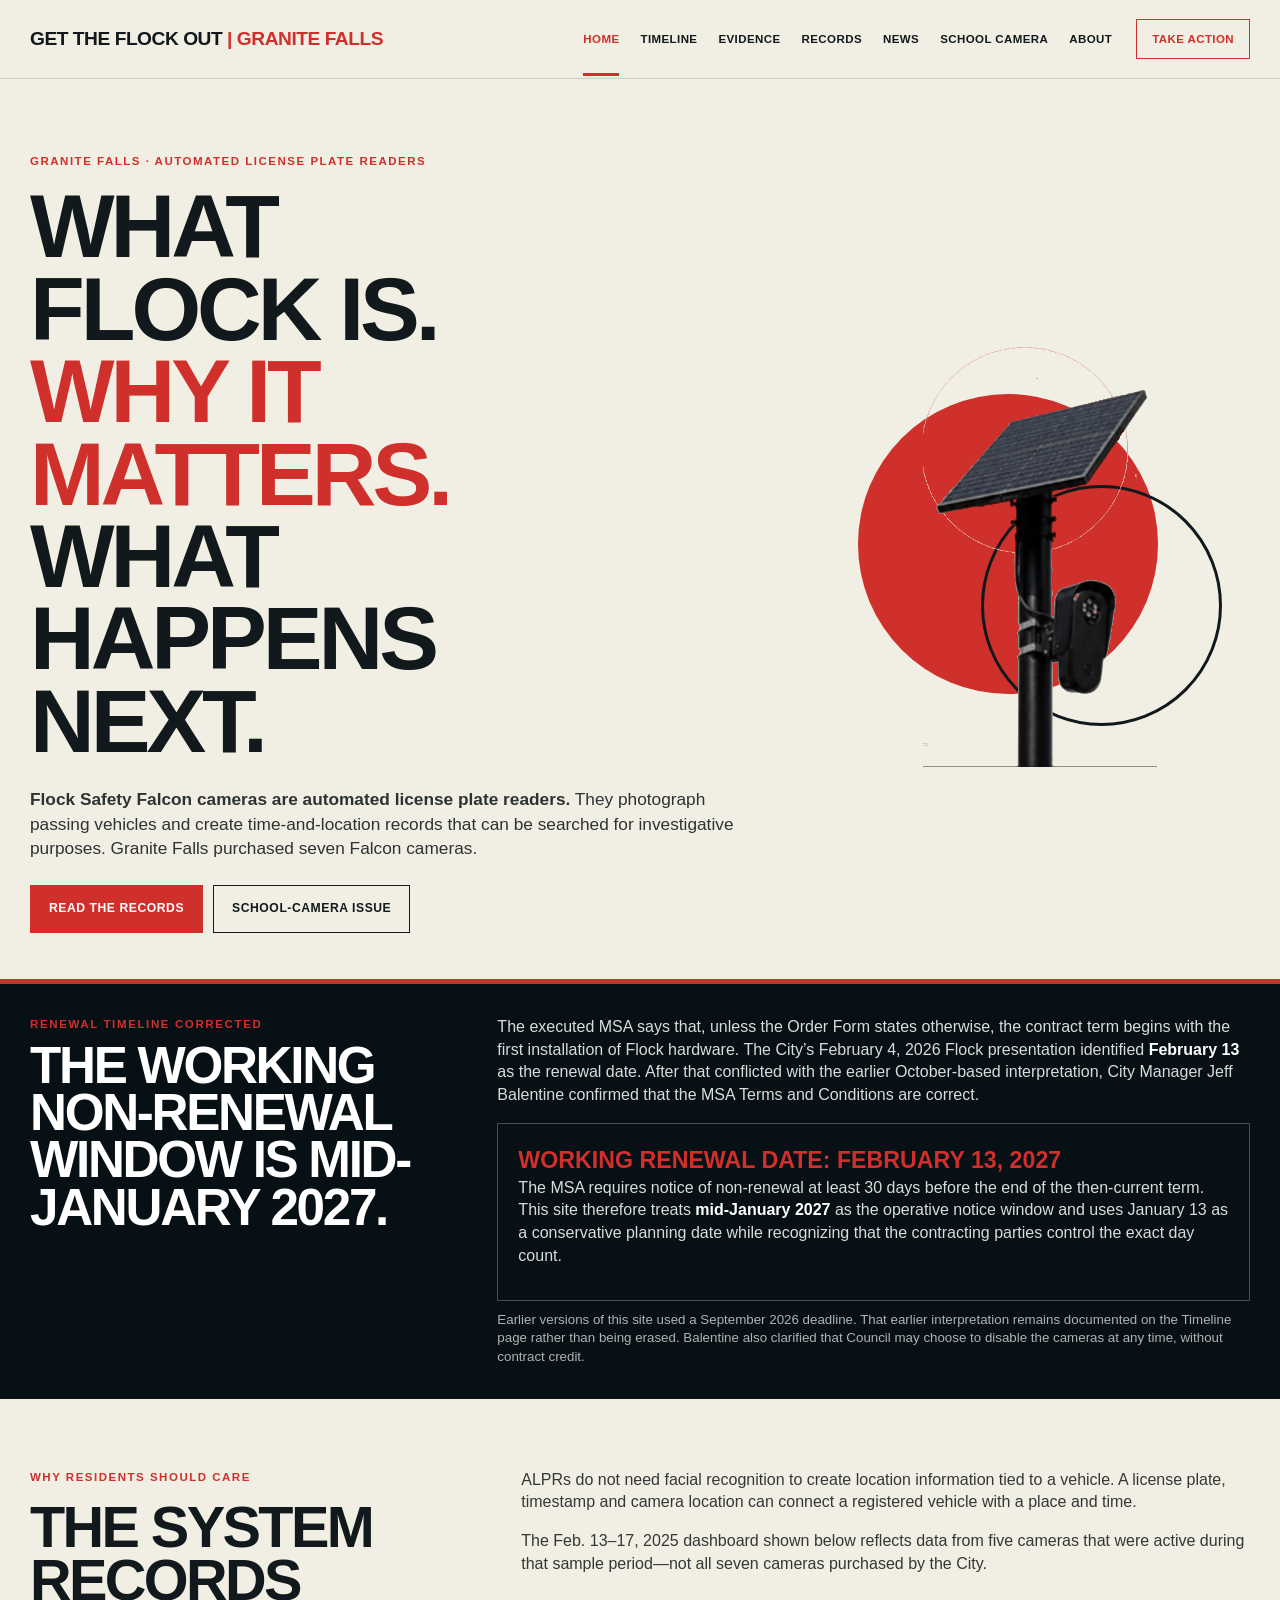
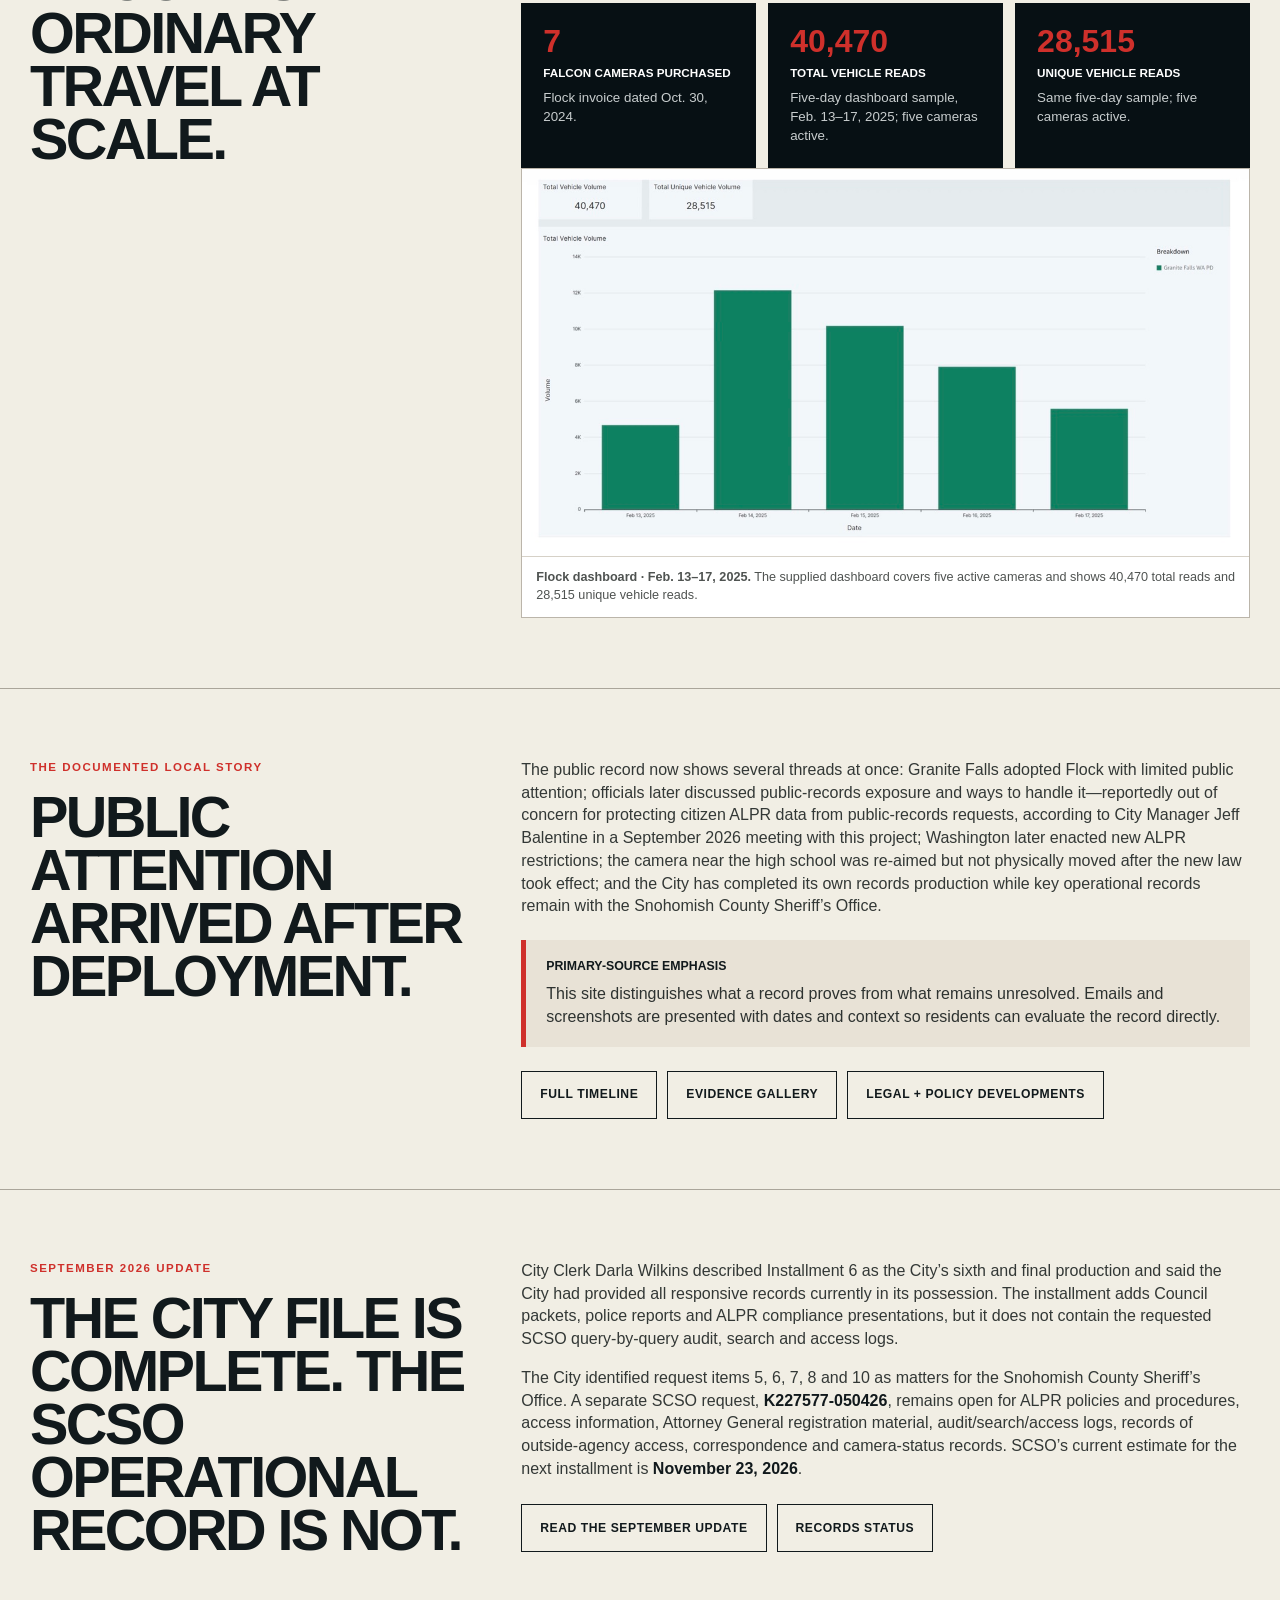
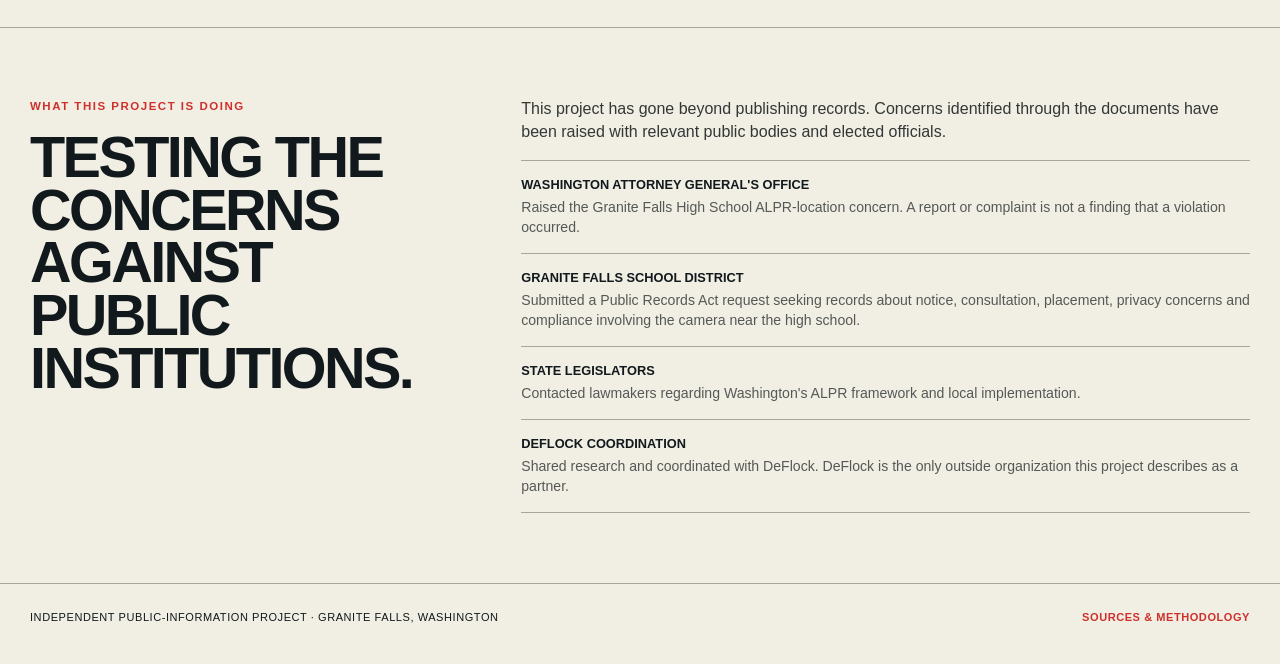
==== index.html @ 7c00fa30 "Add files via upload" ====
<!DOCTYPE html>

<html lang="en"><head><meta charset="utf-8"/><meta content="width=device-width,initial-scale=1" name="viewport"/><meta content="Granite Falls Flock Safety public records, corrected renewal timeline, school-camera questions and SCSO records status." name="description"/><title>Get the Flock Out | Granite Falls</title><link href="site.css" rel="stylesheet"/></head><body><header><div class="wrap nav"><a class="brand" href="index.html">Get the Flock Out <span>| Granite Falls</span></a><nav aria-label="Primary" class="navlinks"><a class="active" href="index.html">Home</a><a href="timeline.html">Timeline</a><a href="evidence.html">Evidence</a><a href="records.html">Records</a><a href="reporting.html">News</a><a href="school-camera.html">School camera</a><a href="about.html">About</a><a class="take" href="action.html">Take action</a></nav></div></header><main><section class="hero"><div class="wrap hero-grid"><div class="hero-copy"><div class="eyebrow">Granite Falls · automated license plate readers</div><h1>What Flock is. <span class="red">Why it matters.</span> What happens next.</h1><p class="lede"><strong>Flock Safety Falcon cameras are automated license plate readers.</strong> They photograph passing vehicles and create time-and-location records that can be searched for investigative purposes. Granite Falls purchased seven Falcon cameras.</p><div class="cta-row"><a class="btn primary" href="evidence.html">Read the records</a><a class="btn" href="school-camera.html">School-camera issue</a></div></div><div aria-hidden="true" class="hero-art"><img alt="" src="assets/flock-camera.png"/></div></div></section>
<section class="deadline"><div class="wrap deadline-grid"><div><div class="label">Renewal timeline corrected</div><h2>The working non-renewal window is mid-January 2027.</h2></div><div><p>The executed MSA says that, unless the Order Form states otherwise, the contract term begins with the first installation of Flock hardware. The City’s February 4, 2026 Flock presentation identified <strong>February 13</strong> as the renewal date. After that conflicted with the earlier October-based interpretation, City Manager Jeff Balentine confirmed that the MSA Terms and Conditions are correct.</p><div class="datebox"><b>Working renewal date: February 13, 2027</b><p>The MSA requires notice of non-renewal at least 30 days before the end of the then-current term. This site therefore treats <strong>mid-January 2027</strong> as the operative notice window and uses January 13 as a conservative planning date while recognizing that the contracting parties control the exact day count.</p></div><small>Earlier versions of this site used a September 2026 deadline. That earlier interpretation remains documented on the Timeline page rather than being erased. Balentine also clarified that Council may choose to disable the cameras at any time, without contract credit.</small></div></div></section>
<section class="section"><div class="wrap section-grid"><div><div class="section-sub">Why residents should care</div><h2>The system records ordinary travel at scale.</h2></div><div class="copy"><p>ALPRs do not need facial recognition to create location information tied to a vehicle. A license plate, timestamp and camera location can connect a registered vehicle with a place and time.</p><p>The Feb. 13–17, 2025 dashboard shown below reflects data from five cameras that were active during that sample period—not all seven cameras purchased by the City.</p><div class="fact-grid"><div class="fact"><strong>7</strong><span>Falcon cameras purchased</span><small>Flock invoice dated Oct. 30, 2024.</small></div><div class="fact"><strong>40,470</strong><span>Total vehicle reads</span><small>Five-day dashboard sample, Feb. 13–17, 2025; five cameras active.</small></div><div class="fact"><strong>28,515</strong><span>Unique vehicle reads</span><small>Same five-day sample; five cameras active.</small></div></div><figure class="shot wide"><img alt="Evidence screenshot" class="zoom" decoding="async" loading="lazy" src="assets/volume-total.jpg"/><figcaption><b>Flock dashboard · Feb. 13–17, 2025.</b> The supplied dashboard covers five active cameras and shows 40,470 total reads and 28,515 unique vehicle reads.</figcaption></figure></div></div></section>
<section class="section"><div class="wrap section-grid"><div><div class="section-sub">The documented local story</div><h2>Public attention arrived after deployment.</h2></div><div class="copy"><p>The public record now shows several threads at once: Granite Falls adopted Flock with limited public attention; officials later discussed public-records exposure and ways to handle it—reportedly out of concern for protecting citizen ALPR data from public-records requests, according to City Manager Jeff Balentine in a September 2026 meeting with this project; Washington later enacted new ALPR restrictions; the camera near the high school was re-aimed but not physically moved after the new law took effect; and the City has completed its own records production while key operational records remain with the Snohomish County Sheriff’s Office.</p><div class="quote-callout"><b>Primary-source emphasis</b><p>This site distinguishes what a record proves from what remains unresolved. Emails and screenshots are presented with dates and context so residents can evaluate the record directly.</p></div><div class="cta-row"><a class="btn" href="timeline.html">Full timeline</a><a class="btn" href="evidence.html">Evidence gallery</a><a class="btn" href="reporting.html">Legal + policy developments</a></div></div></div></section><section class="section"><div class="wrap section-grid"><div><div class="section-sub">September 2026 update</div><h2>The City file is complete. The SCSO operational record is not.</h2></div><div class="copy"><p>City Clerk Darla Wilkins described Installment 6 as the City’s sixth and final production and said the City had provided all responsive records currently in its possession. The installment adds Council packets, police reports and ALPR compliance presentations, but it does not contain the requested SCSO query-by-query audit, search and access logs.</p><p>The City identified request items 5, 6, 7, 8 and 10 as matters for the Snohomish County Sheriff’s Office. A separate SCSO request, <strong>K227577-050426</strong>, remains open for ALPR policies and procedures, access information, Attorney General registration material, audit/search/access logs, records of outside-agency access, correspondence and camera-status records. SCSO’s current estimate for the next installment is <strong>November 23, 2026</strong>.</p><div class="cta-row"><a class="btn" href="evidence.html">Read the September update</a><a class="btn" href="records.html">Records status</a></div></div></div></section>
<section class="section"><div class="wrap section-grid"><div><div class="section-sub">What this project is doing</div><h2>Testing the concerns against public institutions.</h2></div><div class="copy"><p>This project has gone beyond publishing records. Concerns identified through the documents have been raised with relevant public bodies and elected officials.</p><div class="project-list"><div><b>Washington Attorney General's Office</b><p>Raised the Granite Falls High School ALPR-location concern. A report or complaint is not a finding that a violation occurred.</p></div><div><b>Granite Falls School District</b><p>Submitted a Public Records Act request seeking records about notice, consultation, placement, privacy concerns and compliance involving the camera near the high school.</p></div><div><b>State legislators</b><p>Contacted lawmakers regarding Washington's ALPR framework and local implementation.</p></div><div><b>DeFlock coordination</b><p>Shared research and coordinated with DeFlock. DeFlock is the only outside organization this project describes as a partner.</p></div></div></div></div></section></main><footer><div class="wrap footer-grid"><span>Independent public-information project · Granite Falls, Washington</span><a href="about.html">Sources &amp; methodology</a></div></footer><script src="site.js"></script></body></html>
---- site.css ----
:root{--paper:#f1eee4;--paper2:#e5dfd2;--ink:#11191c;--muted:#555956;--red:#cf302b;--black:#071014;--rule:#aaa59a;--soft:#ded9cc;--max:1220px}
*{box-sizing:border-box}html{scroll-behavior:smooth;background:var(--paper)}body{margin:0;background:var(--paper);color:var(--ink);font-family:Arial,Helvetica,sans-serif;line-height:1.42}a{color:inherit;text-decoration:none}img{display:block;max-width:100%}.wrap{width:min(calc(100% - 42px),var(--max));margin:0 auto}
header{position:sticky;top:0;z-index:50;background:rgba(241,238,228,.97);border-bottom:1px solid #d0cbc0;backdrop-filter:blur(12px)}.nav{min-height:78px;display:flex;align-items:center;justify-content:space-between;gap:24px}.brand{font-family:"Arial Narrow","Helvetica Neue Condensed",Arial,sans-serif;font-weight:900;text-transform:uppercase;letter-spacing:-.025em;font-size:1.2rem;white-space:nowrap}.brand span,.red{color:var(--red)}.navlinks{display:flex;align-items:center;gap:21px;font-size:.72rem;font-weight:800;text-transform:uppercase;letter-spacing:.035em;overflow-x:auto;scrollbar-width:none}.navlinks::-webkit-scrollbar{display:none}.navlinks a{white-space:nowrap;padding:29px 0 25px;border-bottom:3px solid transparent}.navlinks a:hover,.navlinks a:focus,.navlinks a.active{color:var(--red);border-color:var(--red)}.navlinks .take{border:1.5px solid var(--red);padding:11px 15px;color:var(--red);margin-left:3px}.navlinks .take:hover{background:var(--red);color:white}
h1,h2,h3{font-family:"Arial Narrow","Helvetica Neue Condensed",Arial,sans-serif;text-transform:uppercase;margin:0;font-weight:900;letter-spacing:-.045em;line-height:.92}h1{font-size:clamp(3.7rem,7vw,6.7rem)}h2{font-size:clamp(2.6rem,4.5vw,4.4rem)}h3{font-size:1.25rem;line-height:1.02}.kicker,.section-sub,.eyebrow{font-size:.72rem;text-transform:uppercase;letter-spacing:.13em;font-weight:900;color:var(--red);margin-bottom:16px}.pagehero{padding:70px 0 58px;border-bottom:1px solid var(--rule)}.pagehero h1{max-width:10ch}.pagehero p{max-width:780px;font-size:1.08rem;color:#363b39;margin:24px 0 0}.redline{height:2px;background:var(--red);width:min(100%,530px);margin-top:30px}
.hero{padding:52px 0 0}.hero-grid{display:grid;grid-template-columns:minmax(0,1fr) minmax(320px,430px);gap:38px;align-items:center}.hero-copy{padding:22px 0 46px}.hero-copy h1{max-width:8.6ch}.lede{max-width:720px;font-size:1.08rem;color:#2d3332;margin:25px 0 0}.cta-row,.btnrow{display:flex;gap:10px;flex-wrap:wrap;margin-top:24px}.btn{display:inline-flex;min-height:48px;align-items:center;justify-content:center;padding:0 18px;border:1.5px solid var(--ink);font-size:.76rem;font-weight:900;text-transform:uppercase;letter-spacing:.045em}.btn.red,.btn.primary{background:var(--red);border-color:var(--red);color:#fff}.btn:hover{transform:translateY(-1px)}
.hero-art{position:relative;min-height:430px;display:grid;place-items:center;overflow:hidden}.hero-art:before,.hero-art:after{content:"";position:absolute;border-radius:50%}.hero-art:before{width:300px;height:300px;background:var(--red);left:38px;top:54px}.hero-art:after{width:235px;height:235px;border:3px solid var(--ink);right:28px;bottom:44px}.hero-art img{position:relative;z-index:2;width:auto;max-height:420px;transform:translate(5px,2px)}
.deadline{background:var(--black);color:white;border-top:5px solid var(--red);padding:32px 0}.deadline-grid{display:grid;grid-template-columns:.72fr 1.28fr;gap:44px;align-items:start}.deadline .label{color:var(--red);font-size:.72rem;font-weight:900;letter-spacing:.14em;text-transform:uppercase}.deadline h2{font-size:clamp(2.5rem,4vw,4rem);margin-top:10px}.deadline p{margin:0 0 12px;color:#d9dcdc}.deadline strong{color:white}.deadline .datebox{border:1px solid #495054;padding:20px;margin-top:16px}.deadline .datebox b{display:block;color:var(--red);font-size:1.45rem;text-transform:uppercase}.deadline small{display:block;color:#aeb4b4;margin-top:10px;line-height:1.4}
.section{padding:70px 0;border-bottom:1px solid var(--rule)}.section-grid{display:grid;grid-template-columns:.75fr 1.25fr;gap:54px;align-items:start}.copy{max-width:780px}.copy p{margin:0 0 16px;color:#333836}.copy strong{color:var(--ink)}.grid2{display:grid;grid-template-columns:repeat(2,1fr);gap:14px}.grid3{display:grid;grid-template-columns:repeat(3,1fr);gap:14px}.card,.actionbox,.status-panel{border:1px solid var(--rule);padding:22px;background:rgba(255,255,255,.18)}.card .date{font-size:.68rem;text-transform:uppercase;color:var(--red);font-weight:900;letter-spacing:.05em}.card p,.actionbox p{color:var(--muted);font-size:.89rem;margin:10px 0 0}.card .source{margin-top:18px;font-size:.68rem;text-transform:uppercase;font-weight:900;color:#777}.card .link,.source-links a{display:inline-block;color:var(--red);font-weight:900;text-transform:uppercase;font-size:.7rem;border-bottom:1px solid var(--red);margin-top:12px}.note{border-top:3px solid var(--red);padding:16px 0;margin-top:24px;color:#343938}.note strong{font-size:.75rem;text-transform:uppercase}
.fact-grid{display:grid;grid-template-columns:repeat(3,1fr);gap:12px;margin-top:28px}.fact{background:var(--black);color:white;padding:22px;min-height:150px}.fact strong{display:block;color:var(--red);font-family:"Arial Narrow",Arial,sans-serif;font-size:2rem;line-height:1}.fact span{display:block;margin-top:8px;text-transform:uppercase;font-size:.73rem;font-weight:900}.fact small{display:block;margin-top:7px;color:#c8cdce}
.shots{display:grid;grid-template-columns:repeat(2,minmax(0,1fr));gap:18px;margin-top:24px}.shot{margin:0;border:1px solid #bbb5aa;background:#fff}.shot img{width:100%;height:auto}.shot figcaption{padding:12px 14px;font-size:.79rem;color:#4f5351;border-top:1px solid #d6d1c7}.shot.compact{max-width:760px}.shot.wide{grid-column:1/-1}.zoom{cursor:zoom-in}.quote-callout{border-left:5px solid var(--red);padding:18px 20px;background:#e8e2d6;margin:22px 0}.quote-callout b{display:block;text-transform:uppercase;font-size:.77rem;margin-bottom:8px}.quote-callout p{margin:0;color:#2d3230}.tag{display:inline-block;background:#ded8cc;padding:5px 8px;font-size:.63rem;font-weight:900;text-transform:uppercase}
.timeline{padding:68px 0}.tl-list{margin-top:36px;border-top:1px solid var(--rule)}.tl{display:grid;grid-template-columns:170px 1fr;gap:32px;padding:28px 0;border-bottom:1px solid var(--rule)}.tl-date{font-size:.75rem;color:var(--red);font-weight:900;text-transform:uppercase;letter-spacing:.04em}.tl-body p{color:#444a47;max-width:800px}.tl-media{display:grid;grid-template-columns:repeat(2,1fr);gap:14px;margin-top:17px}.tl-media .shot:only-child{grid-column:1/-1;max-width:800px}.status-panel{border-top:4px solid var(--red)}.status-panel ul{padding-left:19px;margin:10px 0 0}.status-panel li{margin:8px 0;color:#383d3a}
.record-list{border-top:1px solid var(--rule);margin-top:20px}.record-row{display:grid;grid-template-columns:115px 1fr auto;gap:16px;align-items:center;padding:14px 0;border-bottom:1px solid var(--rule)}.record-row img{width:115px;height:74px;object-fit:cover;border:1px solid #c5c0b4}.record-row h3{font-size:1rem}.record-row p{margin:5px 0 0;font-size:.82rem;color:var(--muted)}.badge{font-size:.62rem;text-transform:uppercase;font-weight:900;background:#e1dbcf;padding:6px 8px}.source-links{display:flex;flex-wrap:wrap;gap:16px;margin-top:20px}
.project-list{border-top:1px solid var(--rule);margin-top:16px}.project-list div{padding:15px 0;border-bottom:1px solid var(--rule)}.project-list b{display:block;text-transform:uppercase;font-size:.8rem}.project-list p{margin:4px 0 0;color:var(--muted);font-size:.88rem}
footer{padding:26px 0 38px;font-size:.69rem;text-transform:uppercase;letter-spacing:.05em}.footer-grid{display:flex;justify-content:space-between;gap:20px;flex-wrap:wrap}.footer-grid a{color:var(--red);font-weight:900}
.lightbox{position:fixed;inset:0;background:rgba(2,6,8,.94);z-index:1000;display:none;align-items:center;justify-content:center;padding:30px}.lightbox.open{display:flex}.lightbox img{max-width:95vw;max-height:90vh;object-fit:contain}.lightbox button{position:absolute;top:16px;right:18px;background:none;border:1px solid white;color:white;font-size:1.3rem;padding:7px 11px;cursor:pointer}
@media(max-width:980px){.nav{align-items:flex-start;flex-direction:column;padding:13px 0 0}.navlinks{width:100%;gap:17px}.navlinks a{padding:10px 0 13px}.navlinks .take{margin-left:0;padding:8px 11px}.hero-grid{grid-template-columns:1fr 330px}.section-grid,.deadline-grid{grid-template-columns:1fr;gap:28px}.grid3{grid-template-columns:repeat(2,1fr)}.fact-grid{grid-template-columns:1fr 1fr}}
@media(max-width:760px){.wrap{width:min(calc(100% - 26px),var(--max))}.hero-grid{grid-template-columns:1fr}.hero-art{min-height:350px}.hero-art:before{left:calc(50% - 150px)}.hero-art:after{right:calc(50% - 145px)}.hero-copy h1{max-width:none}.grid2,.grid3,.shots,.fact-grid,.tl-media{grid-template-columns:1fr}.tl{grid-template-columns:1fr;gap:10px}.shot.wide{grid-column:auto}.record-row{grid-template-columns:88px 1fr}.record-row img{width:88px;height:58px}.badge{display:none}}
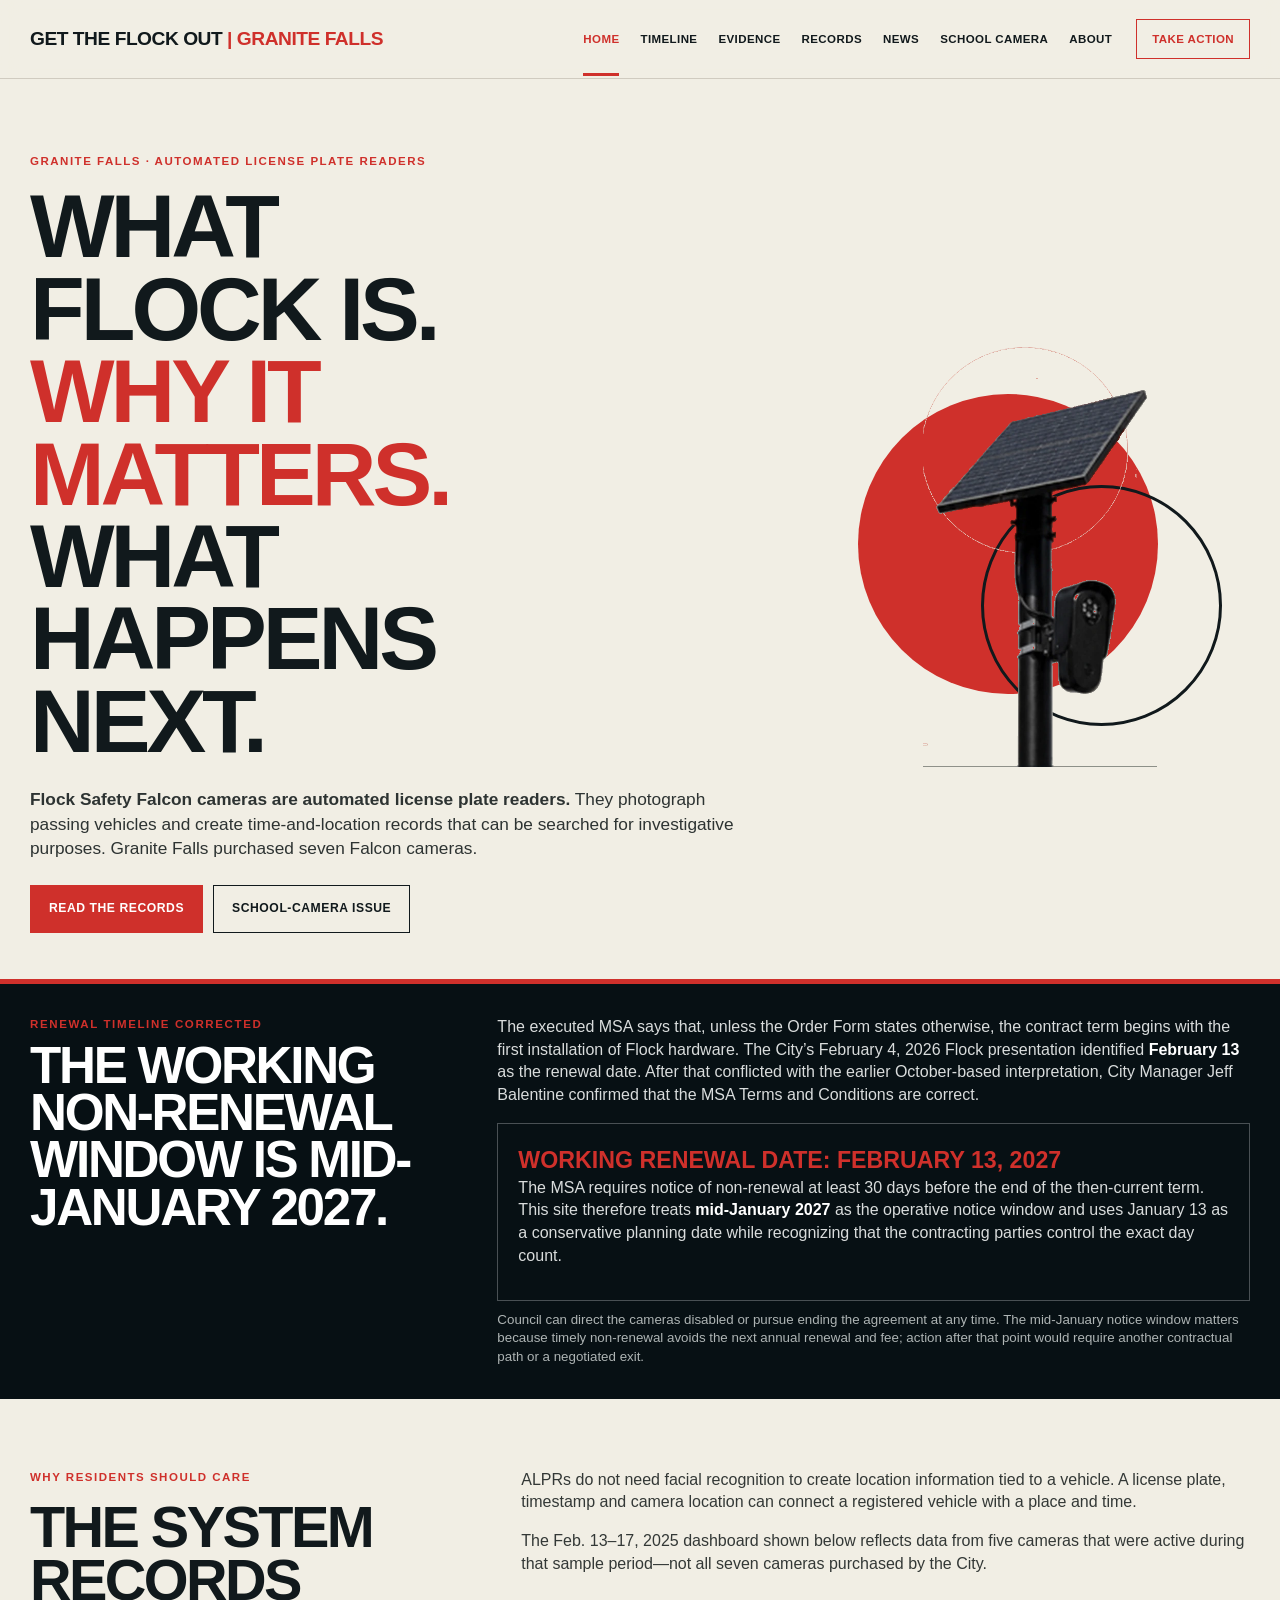
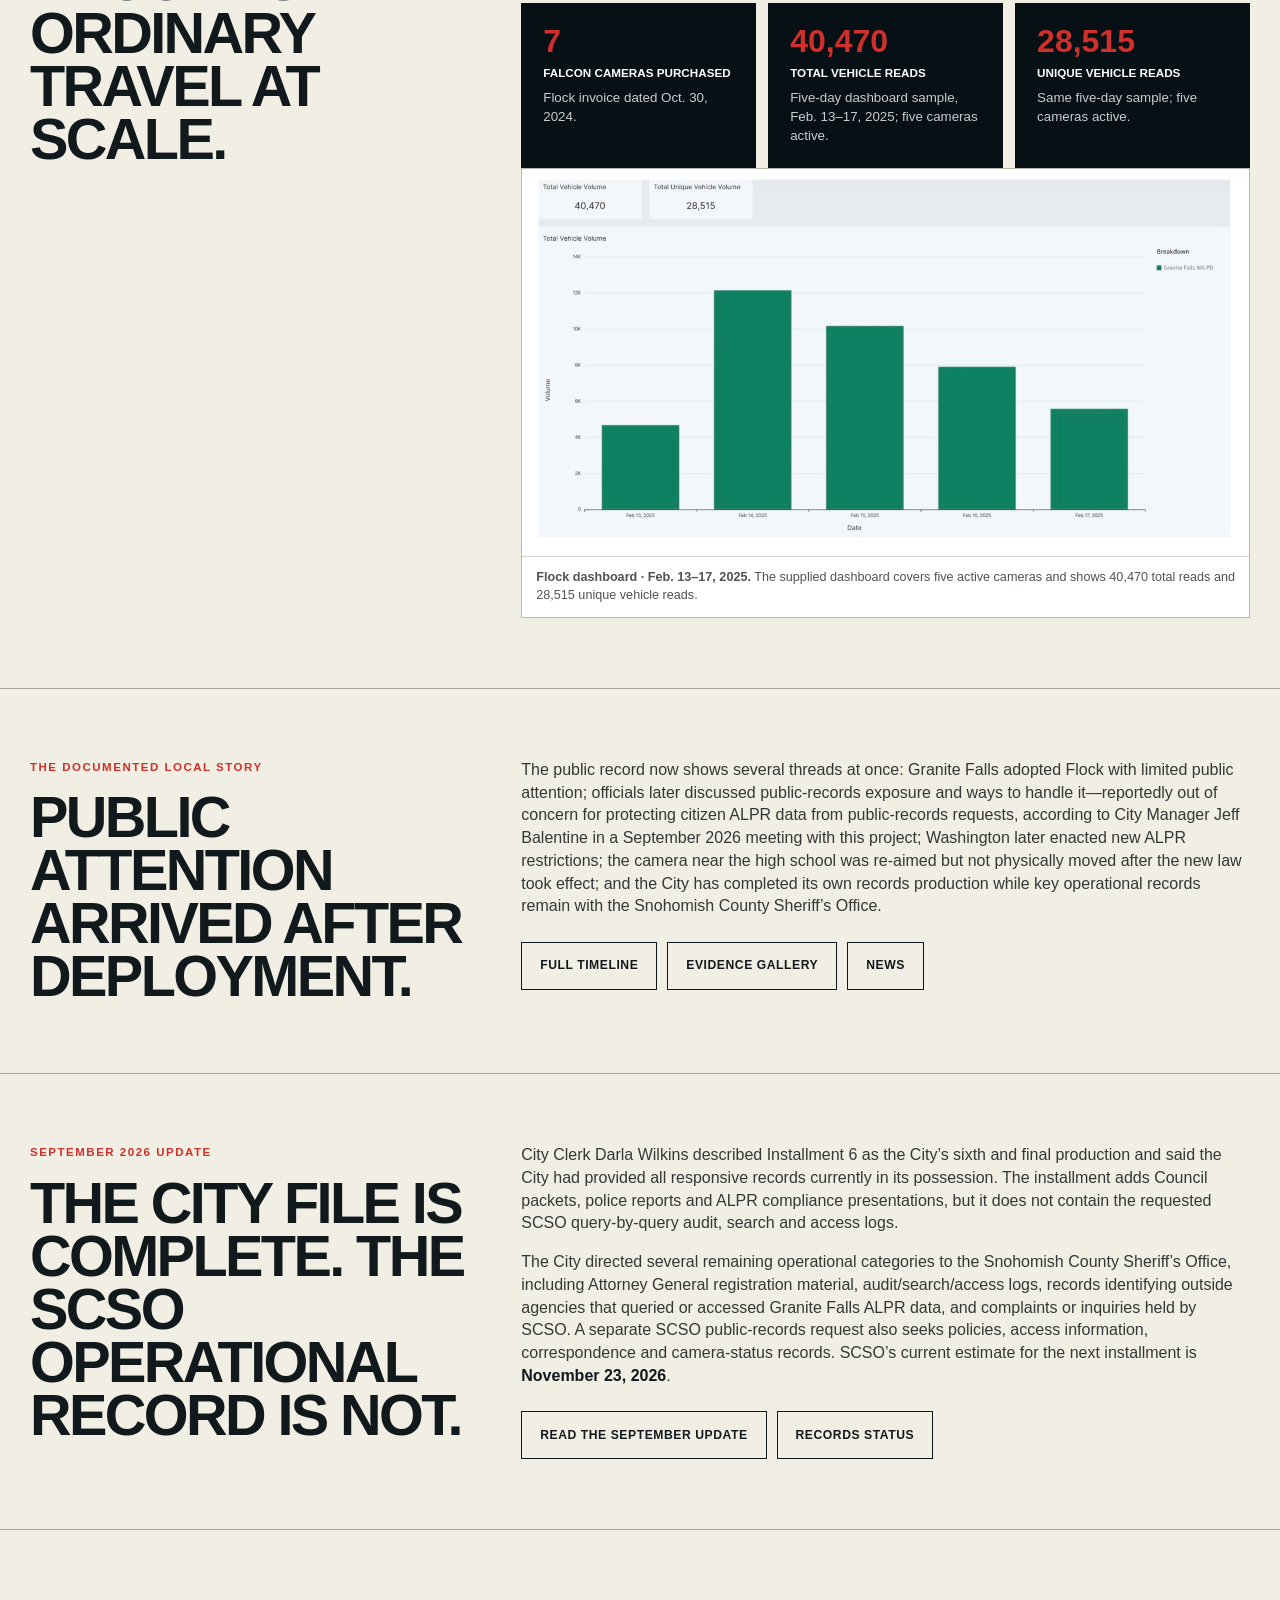
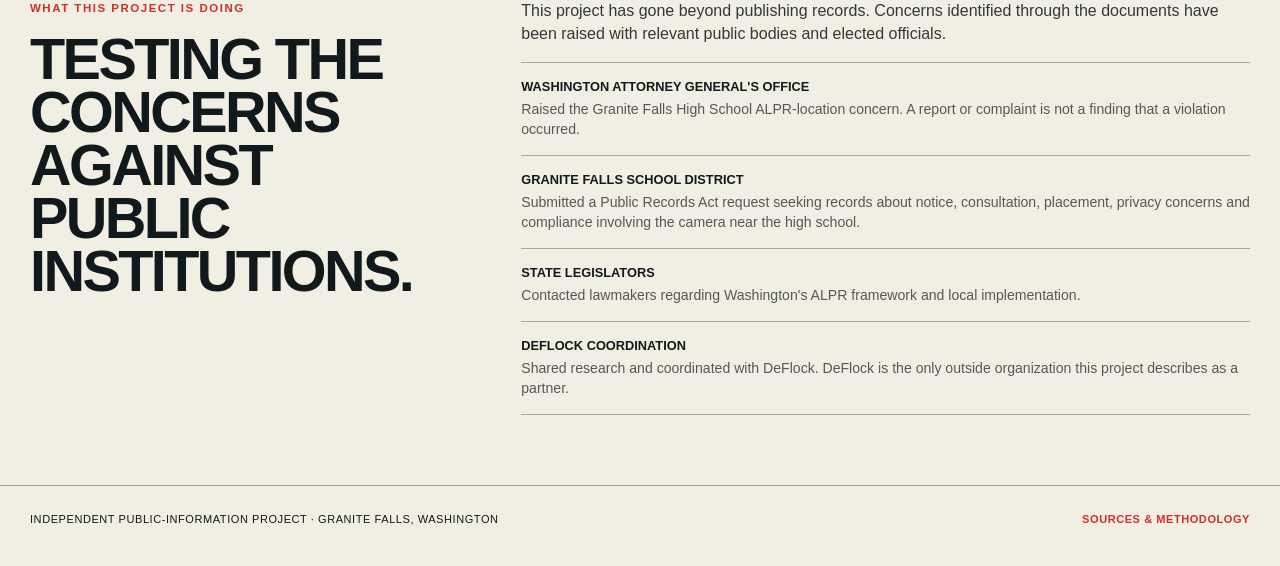
==== commit 67099990: "Add files via upload" ====
--- a/index.html
+++ b/index.html
@@ -1,7 +1,7 @@
 <!DOCTYPE html>
 
 <html lang="en"><head><meta charset="utf-8"/><meta content="width=device-width,initial-scale=1" name="viewport"/><meta content="Granite Falls Flock Safety public records, corrected renewal timeline, school-camera questions and SCSO records status." name="description"/><title>Get the Flock Out | Granite Falls</title><link href="site.css" rel="stylesheet"/></head><body><header><div class="wrap nav"><a class="brand" href="index.html">Get the Flock Out <span>| Granite Falls</span></a><nav aria-label="Primary" class="navlinks"><a class="active" href="index.html">Home</a><a href="timeline.html">Timeline</a><a href="evidence.html">Evidence</a><a href="records.html">Records</a><a href="reporting.html">News</a><a href="school-camera.html">School camera</a><a href="about.html">About</a><a class="take" href="action.html">Take action</a></nav></div></header><main><section class="hero"><div class="wrap hero-grid"><div class="hero-copy"><div class="eyebrow">Granite Falls · automated license plate readers</div><h1>What Flock is. <span class="red">Why it matters.</span> What happens next.</h1><p class="lede"><strong>Flock Safety Falcon cameras are automated license plate readers.</strong> They photograph passing vehicles and create time-and-location records that can be searched for investigative purposes. Granite Falls purchased seven Falcon cameras.</p><div class="cta-row"><a class="btn primary" href="evidence.html">Read the records</a><a class="btn" href="school-camera.html">School-camera issue</a></div></div><div aria-hidden="true" class="hero-art"><img alt="" src="assets/flock-camera.png"/></div></div></section>
-<section class="deadline"><div class="wrap deadline-grid"><div><div class="label">Renewal timeline corrected</div><h2>The working non-renewal window is mid-January 2027.</h2></div><div><p>The executed MSA says that, unless the Order Form states otherwise, the contract term begins with the first installation of Flock hardware. The City’s February 4, 2026 Flock presentation identified <strong>February 13</strong> as the renewal date. After that conflicted with the earlier October-based interpretation, City Manager Jeff Balentine confirmed that the MSA Terms and Conditions are correct.</p><div class="datebox"><b>Working renewal date: February 13, 2027</b><p>The MSA requires notice of non-renewal at least 30 days before the end of the then-current term. This site therefore treats <strong>mid-January 2027</strong> as the operative notice window and uses January 13 as a conservative planning date while recognizing that the contracting parties control the exact day count.</p></div><small>Earlier versions of this site used a September 2026 deadline. That earlier interpretation remains documented on the Timeline page rather than being erased. Balentine also clarified that Council may choose to disable the cameras at any time, without contract credit.</small></div></div></section>
+<section class="deadline"><div class="wrap deadline-grid"><div><div class="label">Renewal timeline corrected</div><h2>The working non-renewal window is mid-January 2027.</h2></div><div><p>The executed MSA says that, unless the Order Form states otherwise, the contract term begins with the first installation of Flock hardware. The City’s February 4, 2026 Flock presentation identified <strong>February 13</strong> as the renewal date. After that conflicted with the earlier October-based interpretation, City Manager Jeff Balentine confirmed that the MSA Terms and Conditions are correct.</p><div class="datebox"><b>Working renewal date: February 13, 2027</b><p>The MSA requires notice of non-renewal at least 30 days before the end of the then-current term. This site therefore treats <strong>mid-January 2027</strong> as the operative notice window and uses January 13 as a conservative planning date while recognizing that the contracting parties control the exact day count.</p></div><small>Council can direct the cameras disabled or pursue ending the agreement at any time. The mid-January notice window matters because timely non-renewal avoids the next annual renewal and fee; action after that point would require another contractual path or a negotiated exit.</small></div></div></section>
 <section class="section"><div class="wrap section-grid"><div><div class="section-sub">Why residents should care</div><h2>The system records ordinary travel at scale.</h2></div><div class="copy"><p>ALPRs do not need facial recognition to create location information tied to a vehicle. A license plate, timestamp and camera location can connect a registered vehicle with a place and time.</p><p>The Feb. 13–17, 2025 dashboard shown below reflects data from five cameras that were active during that sample period—not all seven cameras purchased by the City.</p><div class="fact-grid"><div class="fact"><strong>7</strong><span>Falcon cameras purchased</span><small>Flock invoice dated Oct. 30, 2024.</small></div><div class="fact"><strong>40,470</strong><span>Total vehicle reads</span><small>Five-day dashboard sample, Feb. 13–17, 2025; five cameras active.</small></div><div class="fact"><strong>28,515</strong><span>Unique vehicle reads</span><small>Same five-day sample; five cameras active.</small></div></div><figure class="shot wide"><img alt="Evidence screenshot" class="zoom" decoding="async" loading="lazy" src="assets/volume-total.jpg"/><figcaption><b>Flock dashboard · Feb. 13–17, 2025.</b> The supplied dashboard covers five active cameras and shows 40,470 total reads and 28,515 unique vehicle reads.</figcaption></figure></div></div></section>
-<section class="section"><div class="wrap section-grid"><div><div class="section-sub">The documented local story</div><h2>Public attention arrived after deployment.</h2></div><div class="copy"><p>The public record now shows several threads at once: Granite Falls adopted Flock with limited public attention; officials later discussed public-records exposure and ways to handle it—reportedly out of concern for protecting citizen ALPR data from public-records requests, according to City Manager Jeff Balentine in a September 2026 meeting with this project; Washington later enacted new ALPR restrictions; the camera near the high school was re-aimed but not physically moved after the new law took effect; and the City has completed its own records production while key operational records remain with the Snohomish County Sheriff’s Office.</p><div class="quote-callout"><b>Primary-source emphasis</b><p>This site distinguishes what a record proves from what remains unresolved. Emails and screenshots are presented with dates and context so residents can evaluate the record directly.</p></div><div class="cta-row"><a class="btn" href="timeline.html">Full timeline</a><a class="btn" href="evidence.html">Evidence gallery</a><a class="btn" href="reporting.html">Legal + policy developments</a></div></div></div></section><section class="section"><div class="wrap section-grid"><div><div class="section-sub">September 2026 update</div><h2>The City file is complete. The SCSO operational record is not.</h2></div><div class="copy"><p>City Clerk Darla Wilkins described Installment 6 as the City’s sixth and final production and said the City had provided all responsive records currently in its possession. The installment adds Council packets, police reports and ALPR compliance presentations, but it does not contain the requested SCSO query-by-query audit, search and access logs.</p><p>The City identified request items 5, 6, 7, 8 and 10 as matters for the Snohomish County Sheriff’s Office. A separate SCSO request, <strong>K227577-050426</strong>, remains open for ALPR policies and procedures, access information, Attorney General registration material, audit/search/access logs, records of outside-agency access, correspondence and camera-status records. SCSO’s current estimate for the next installment is <strong>November 23, 2026</strong>.</p><div class="cta-row"><a class="btn" href="evidence.html">Read the September update</a><a class="btn" href="records.html">Records status</a></div></div></div></section>
+<section class="section"><div class="wrap section-grid"><div><div class="section-sub">The documented local story</div><h2>Public attention arrived after deployment.</h2></div><div class="copy"><p>The public record now shows several threads at once: Granite Falls adopted Flock with limited public attention; officials later discussed public-records exposure and ways to handle it—reportedly out of concern for protecting citizen ALPR data from public-records requests, according to City Manager Jeff Balentine in a September 2026 meeting with this project; Washington later enacted new ALPR restrictions; the camera near the high school was re-aimed but not physically moved after the new law took effect; and the City has completed its own records production while key operational records remain with the Snohomish County Sheriff’s Office.</p><div class="cta-row"><a class="btn" href="timeline.html">Full timeline</a><a class="btn" href="evidence.html">Evidence gallery</a><a class="btn" href="reporting.html">News</a></div></div></div></section><section class="section"><div class="wrap section-grid"><div><div class="section-sub">September 2026 update</div><h2>The City file is complete. The SCSO operational record is not.</h2></div><div class="copy"><p>City Clerk Darla Wilkins described Installment 6 as the City’s sixth and final production and said the City had provided all responsive records currently in its possession. The installment adds Council packets, police reports and ALPR compliance presentations, but it does not contain the requested SCSO query-by-query audit, search and access logs.</p><p>The City directed several remaining operational categories to the Snohomish County Sheriff’s Office, including Attorney General registration material, audit/search/access logs, records identifying outside agencies that queried or accessed Granite Falls ALPR data, and complaints or inquiries held by SCSO. A separate SCSO public-records request also seeks policies, access information, correspondence and camera-status records. SCSO’s current estimate for the next installment is <strong>November 23, 2026</strong>.</p><div class="cta-row"><a class="btn" href="evidence.html">Read the September update</a><a class="btn" href="records.html">Records status</a></div></div></div></section>
 <section class="section"><div class="wrap section-grid"><div><div class="section-sub">What this project is doing</div><h2>Testing the concerns against public institutions.</h2></div><div class="copy"><p>This project has gone beyond publishing records. Concerns identified through the documents have been raised with relevant public bodies and elected officials.</p><div class="project-list"><div><b>Washington Attorney General's Office</b><p>Raised the Granite Falls High School ALPR-location concern. A report or complaint is not a finding that a violation occurred.</p></div><div><b>Granite Falls School District</b><p>Submitted a Public Records Act request seeking records about notice, consultation, placement, privacy concerns and compliance involving the camera near the high school.</p></div><div><b>State legislators</b><p>Contacted lawmakers regarding Washington's ALPR framework and local implementation.</p></div><div><b>DeFlock coordination</b><p>Shared research and coordinated with DeFlock. DeFlock is the only outside organization this project describes as a partner.</p></div></div></div></div></section></main><footer><div class="wrap footer-grid"><span>Independent public-information project · Granite Falls, Washington</span><a href="about.html">Sources &amp; methodology</a></div></footer><script src="site.js"></script></body></html>
--- a/site.css
+++ b/site.css
@@ -16,3 +16,8 @@
 .lightbox{position:fixed;inset:0;background:rgba(2,6,8,.94);z-index:1000;display:none;align-items:center;justify-content:center;padding:30px}.lightbox.open{display:flex}.lightbox img{max-width:95vw;max-height:90vh;object-fit:contain}.lightbox button{position:absolute;top:16px;right:18px;background:none;border:1px solid white;color:white;font-size:1.3rem;padding:7px 11px;cursor:pointer}
 @media(max-width:980px){.nav{align-items:flex-start;flex-direction:column;padding:13px 0 0}.navlinks{width:100%;gap:17px}.navlinks a{padding:10px 0 13px}.navlinks .take{margin-left:0;padding:8px 11px}.hero-grid{grid-template-columns:1fr 330px}.section-grid,.deadline-grid{grid-template-columns:1fr;gap:28px}.grid3{grid-template-columns:repeat(2,1fr)}.fact-grid{grid-template-columns:1fr 1fr}}
 @media(max-width:760px){.wrap{width:min(calc(100% - 26px),var(--max))}.hero-grid{grid-template-columns:1fr}.hero-art{min-height:350px}.hero-art:before{left:calc(50% - 150px)}.hero-art:after{right:calc(50% - 145px)}.hero-copy h1{max-width:none}.grid2,.grid3,.shots,.fact-grid,.tl-media{grid-template-columns:1fr}.tl{grid-template-columns:1fr;gap:10px}.shot.wide{grid-column:auto}.record-row{grid-template-columns:88px 1fr}.record-row img{width:88px;height:58px}.badge{display:none}}
+
+
+/* Evidence Q&A and embedded survey */
+.qa-list{border-top:1px solid var(--rule);margin-top:18px}.qa-item{border-bottom:1px solid var(--rule)}.qa-item summary{cursor:pointer;padding:17px 0;font-weight:900;text-transform:uppercase;font-size:.8rem;letter-spacing:.015em}.qa-body{padding:0 0 20px}.qa-question{font-size:.92rem;color:#333836}.official-quote{margin:14px 0 0;border-left:5px solid var(--red);padding:16px 18px;background:#e8e2d6;color:#2d3230}.official-quote b{display:block;text-transform:uppercase;font-size:.72rem;margin-bottom:7px}.official-quote p{margin:0 0 10px}.official-quote p:last-child{margin-bottom:0}.form-shell{margin-top:22px;border:1px solid var(--rule);background:#fff;overflow:hidden}.form-shell iframe{display:block;width:100%;border:0;background:#fff}.form-fallback{padding:12px 14px;border:1px solid var(--rule);border-top:0;background:var(--paper2);font-size:.82rem;color:#4f5351}.form-fallback a{color:var(--red);font-weight:900;text-transform:uppercase;border-bottom:1px solid var(--red)}
+@media(max-width:760px){.form-shell iframe{min-height:2900px}}
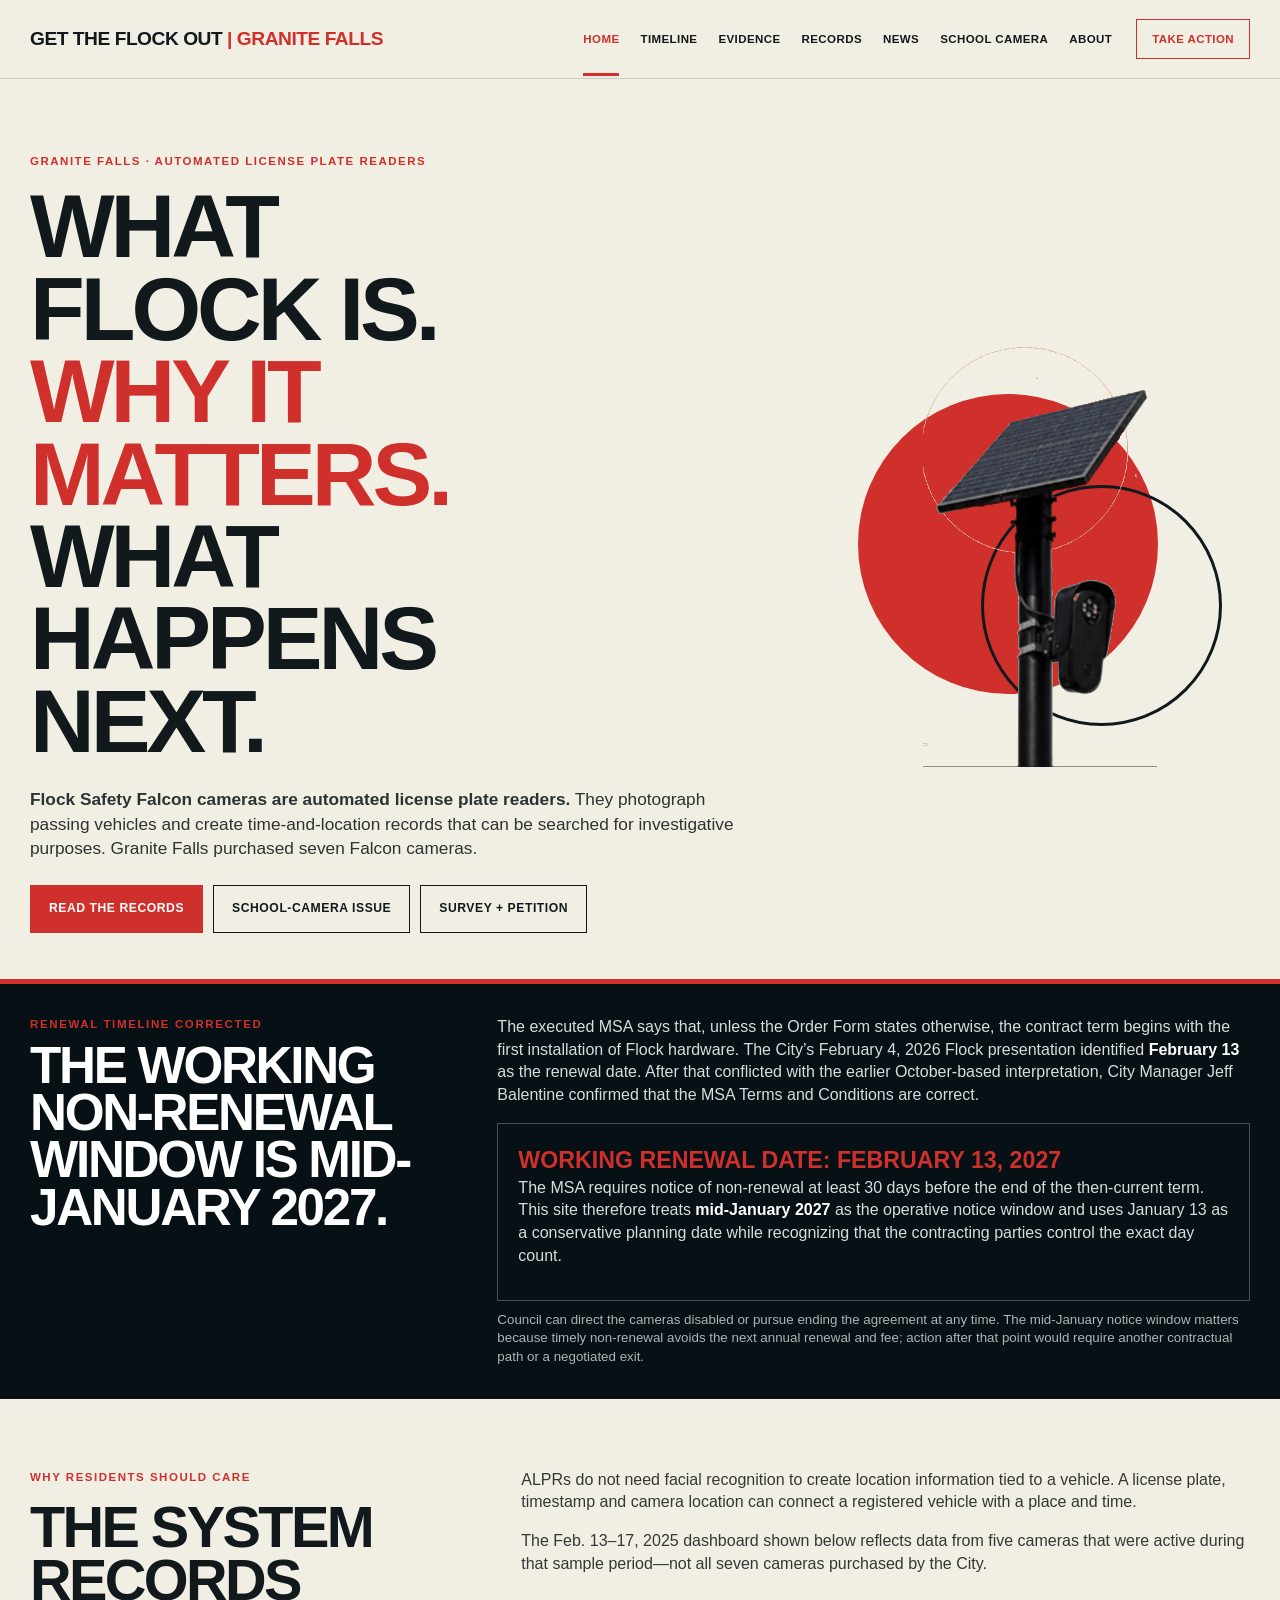
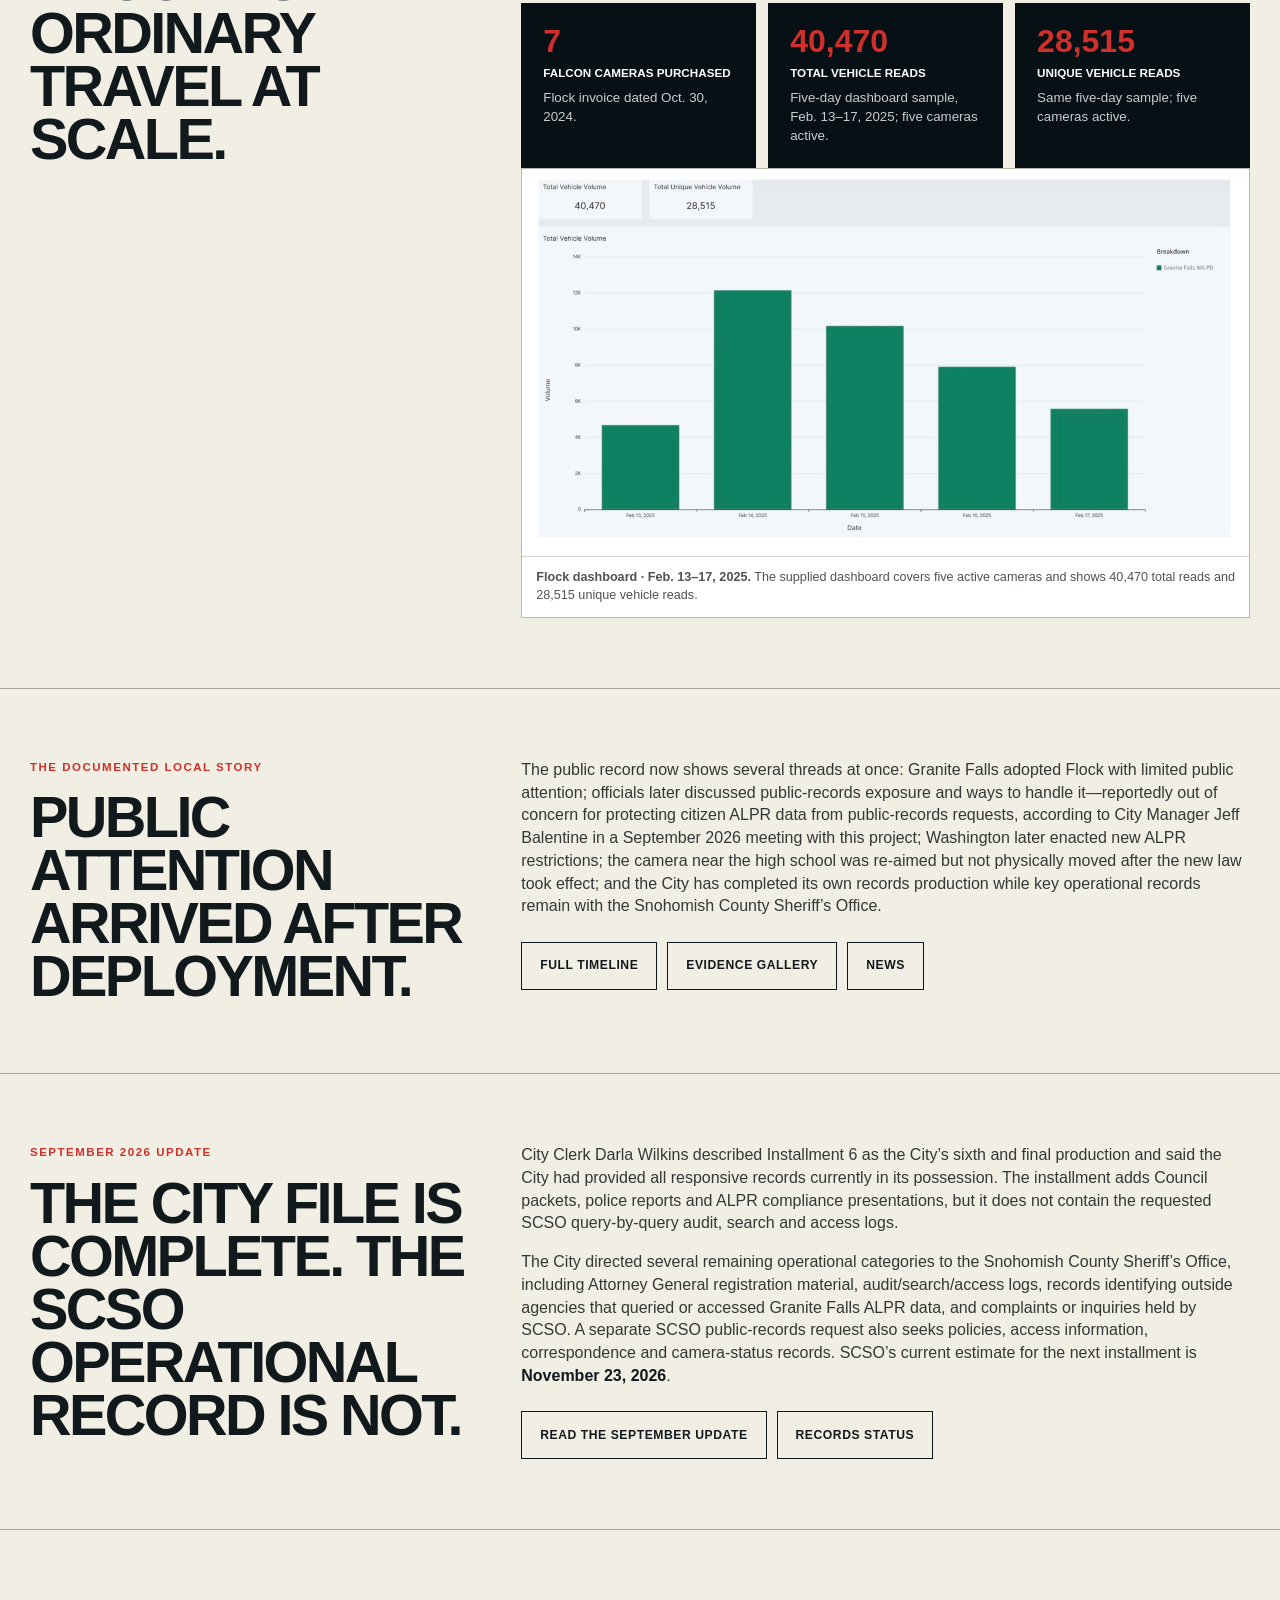
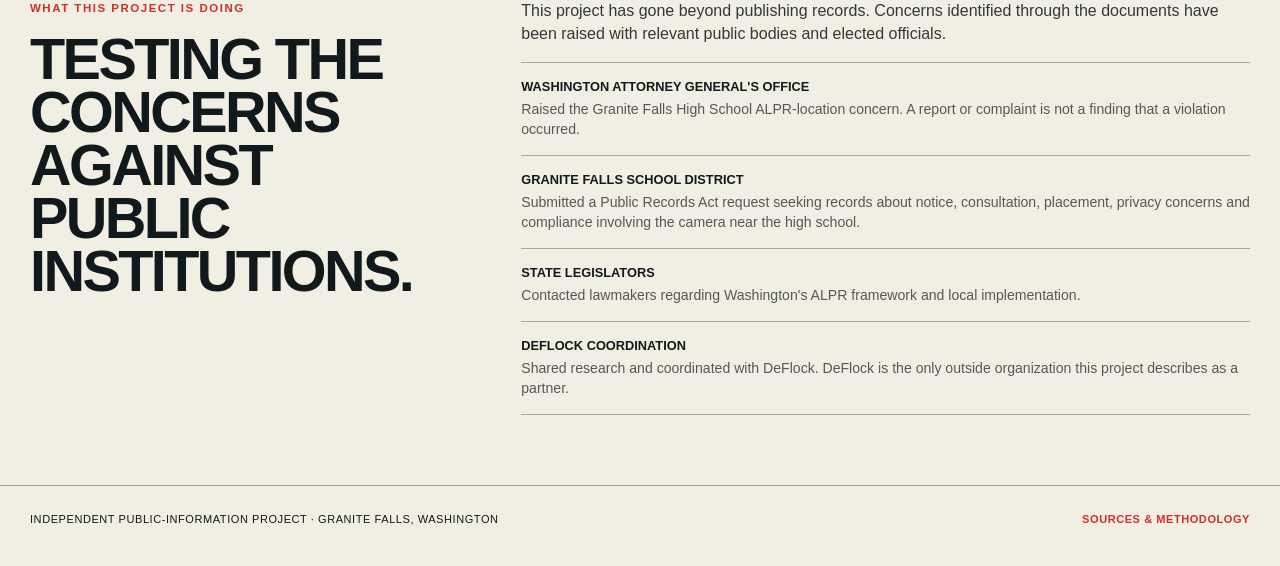
==== commit 7c217e67: "Add files via upload" ====
--- a/index.html
+++ b/index.html
@@ -1,6 +1,6 @@
 <!DOCTYPE html>
 
-<html lang="en"><head><meta charset="utf-8"/><meta content="width=device-width,initial-scale=1" name="viewport"/><meta content="Granite Falls Flock Safety public records, corrected renewal timeline, school-camera questions and SCSO records status." name="description"/><title>Get the Flock Out | Granite Falls</title><link href="site.css" rel="stylesheet"/></head><body><header><div class="wrap nav"><a class="brand" href="index.html">Get the Flock Out <span>| Granite Falls</span></a><nav aria-label="Primary" class="navlinks"><a class="active" href="index.html">Home</a><a href="timeline.html">Timeline</a><a href="evidence.html">Evidence</a><a href="records.html">Records</a><a href="reporting.html">News</a><a href="school-camera.html">School camera</a><a href="about.html">About</a><a class="take" href="action.html">Take action</a></nav></div></header><main><section class="hero"><div class="wrap hero-grid"><div class="hero-copy"><div class="eyebrow">Granite Falls · automated license plate readers</div><h1>What Flock is. <span class="red">Why it matters.</span> What happens next.</h1><p class="lede"><strong>Flock Safety Falcon cameras are automated license plate readers.</strong> They photograph passing vehicles and create time-and-location records that can be searched for investigative purposes. Granite Falls purchased seven Falcon cameras.</p><div class="cta-row"><a class="btn primary" href="evidence.html">Read the records</a><a class="btn" href="school-camera.html">School-camera issue</a></div></div><div aria-hidden="true" class="hero-art"><img alt="" src="assets/flock-camera.png"/></div></div></section>
+<html lang="en"><head><meta charset="utf-8"/><meta content="width=device-width,initial-scale=1" name="viewport"/><meta content="Granite Falls Flock Safety public records, corrected renewal timeline, school-camera questions and SCSO records status." name="description"/><title>Get the Flock Out | Granite Falls</title><link href="site.css" rel="stylesheet"/></head><body><header><div class="wrap nav"><a class="brand" href="index.html">Get the Flock Out <span>| Granite Falls</span></a><nav aria-label="Primary" class="navlinks"><a class="active" href="index.html">Home</a><a href="timeline.html">Timeline</a><a href="evidence.html">Evidence</a><a href="records.html">Records</a><a href="reporting.html">News</a><a href="school-camera.html">School camera</a><a href="about.html">About</a><a class="take" href="action.html">Take action</a></nav></div></header><main><section class="hero"><div class="wrap hero-grid"><div class="hero-copy"><div class="eyebrow">Granite Falls · automated license plate readers</div><h1>What Flock is. <span class="red">Why it matters.</span> What happens next.</h1><p class="lede"><strong>Flock Safety Falcon cameras are automated license plate readers.</strong> They photograph passing vehicles and create time-and-location records that can be searched for investigative purposes. Granite Falls purchased seven Falcon cameras.</p><div class="cta-row"><a class="btn primary" href="evidence.html">Read the records</a><a class="btn" href="school-camera.html">School-camera issue</a><a class="btn" href="action.html#survey">Survey + petition</a></div></div><div aria-hidden="true" class="hero-art"><img alt="" src="assets/flock-camera.png"/></div></div></section>
 <section class="deadline"><div class="wrap deadline-grid"><div><div class="label">Renewal timeline corrected</div><h2>The working non-renewal window is mid-January 2027.</h2></div><div><p>The executed MSA says that, unless the Order Form states otherwise, the contract term begins with the first installation of Flock hardware. The City’s February 4, 2026 Flock presentation identified <strong>February 13</strong> as the renewal date. After that conflicted with the earlier October-based interpretation, City Manager Jeff Balentine confirmed that the MSA Terms and Conditions are correct.</p><div class="datebox"><b>Working renewal date: February 13, 2027</b><p>The MSA requires notice of non-renewal at least 30 days before the end of the then-current term. This site therefore treats <strong>mid-January 2027</strong> as the operative notice window and uses January 13 as a conservative planning date while recognizing that the contracting parties control the exact day count.</p></div><small>Council can direct the cameras disabled or pursue ending the agreement at any time. The mid-January notice window matters because timely non-renewal avoids the next annual renewal and fee; action after that point would require another contractual path or a negotiated exit.</small></div></div></section>
 <section class="section"><div class="wrap section-grid"><div><div class="section-sub">Why residents should care</div><h2>The system records ordinary travel at scale.</h2></div><div class="copy"><p>ALPRs do not need facial recognition to create location information tied to a vehicle. A license plate, timestamp and camera location can connect a registered vehicle with a place and time.</p><p>The Feb. 13–17, 2025 dashboard shown below reflects data from five cameras that were active during that sample period—not all seven cameras purchased by the City.</p><div class="fact-grid"><div class="fact"><strong>7</strong><span>Falcon cameras purchased</span><small>Flock invoice dated Oct. 30, 2024.</small></div><div class="fact"><strong>40,470</strong><span>Total vehicle reads</span><small>Five-day dashboard sample, Feb. 13–17, 2025; five cameras active.</small></div><div class="fact"><strong>28,515</strong><span>Unique vehicle reads</span><small>Same five-day sample; five cameras active.</small></div></div><figure class="shot wide"><img alt="Evidence screenshot" class="zoom" decoding="async" loading="lazy" src="assets/volume-total.jpg"/><figcaption><b>Flock dashboard · Feb. 13–17, 2025.</b> The supplied dashboard covers five active cameras and shows 40,470 total reads and 28,515 unique vehicle reads.</figcaption></figure></div></div></section>
 <section class="section"><div class="wrap section-grid"><div><div class="section-sub">The documented local story</div><h2>Public attention arrived after deployment.</h2></div><div class="copy"><p>The public record now shows several threads at once: Granite Falls adopted Flock with limited public attention; officials later discussed public-records exposure and ways to handle it—reportedly out of concern for protecting citizen ALPR data from public-records requests, according to City Manager Jeff Balentine in a September 2026 meeting with this project; Washington later enacted new ALPR restrictions; the camera near the high school was re-aimed but not physically moved after the new law took effect; and the City has completed its own records production while key operational records remain with the Snohomish County Sheriff’s Office.</p><div class="cta-row"><a class="btn" href="timeline.html">Full timeline</a><a class="btn" href="evidence.html">Evidence gallery</a><a class="btn" href="reporting.html">News</a></div></div></div></section><section class="section"><div class="wrap section-grid"><div><div class="section-sub">September 2026 update</div><h2>The City file is complete. The SCSO operational record is not.</h2></div><div class="copy"><p>City Clerk Darla Wilkins described Installment 6 as the City’s sixth and final production and said the City had provided all responsive records currently in its possession. The installment adds Council packets, police reports and ALPR compliance presentations, but it does not contain the requested SCSO query-by-query audit, search and access logs.</p><p>The City directed several remaining operational categories to the Snohomish County Sheriff’s Office, including Attorney General registration material, audit/search/access logs, records identifying outside agencies that queried or accessed Granite Falls ALPR data, and complaints or inquiries held by SCSO. A separate SCSO public-records request also seeks policies, access information, correspondence and camera-status records. SCSO’s current estimate for the next installment is <strong>November 23, 2026</strong>.</p><div class="cta-row"><a class="btn" href="evidence.html">Read the September update</a><a class="btn" href="records.html">Records status</a></div></div></div></section>
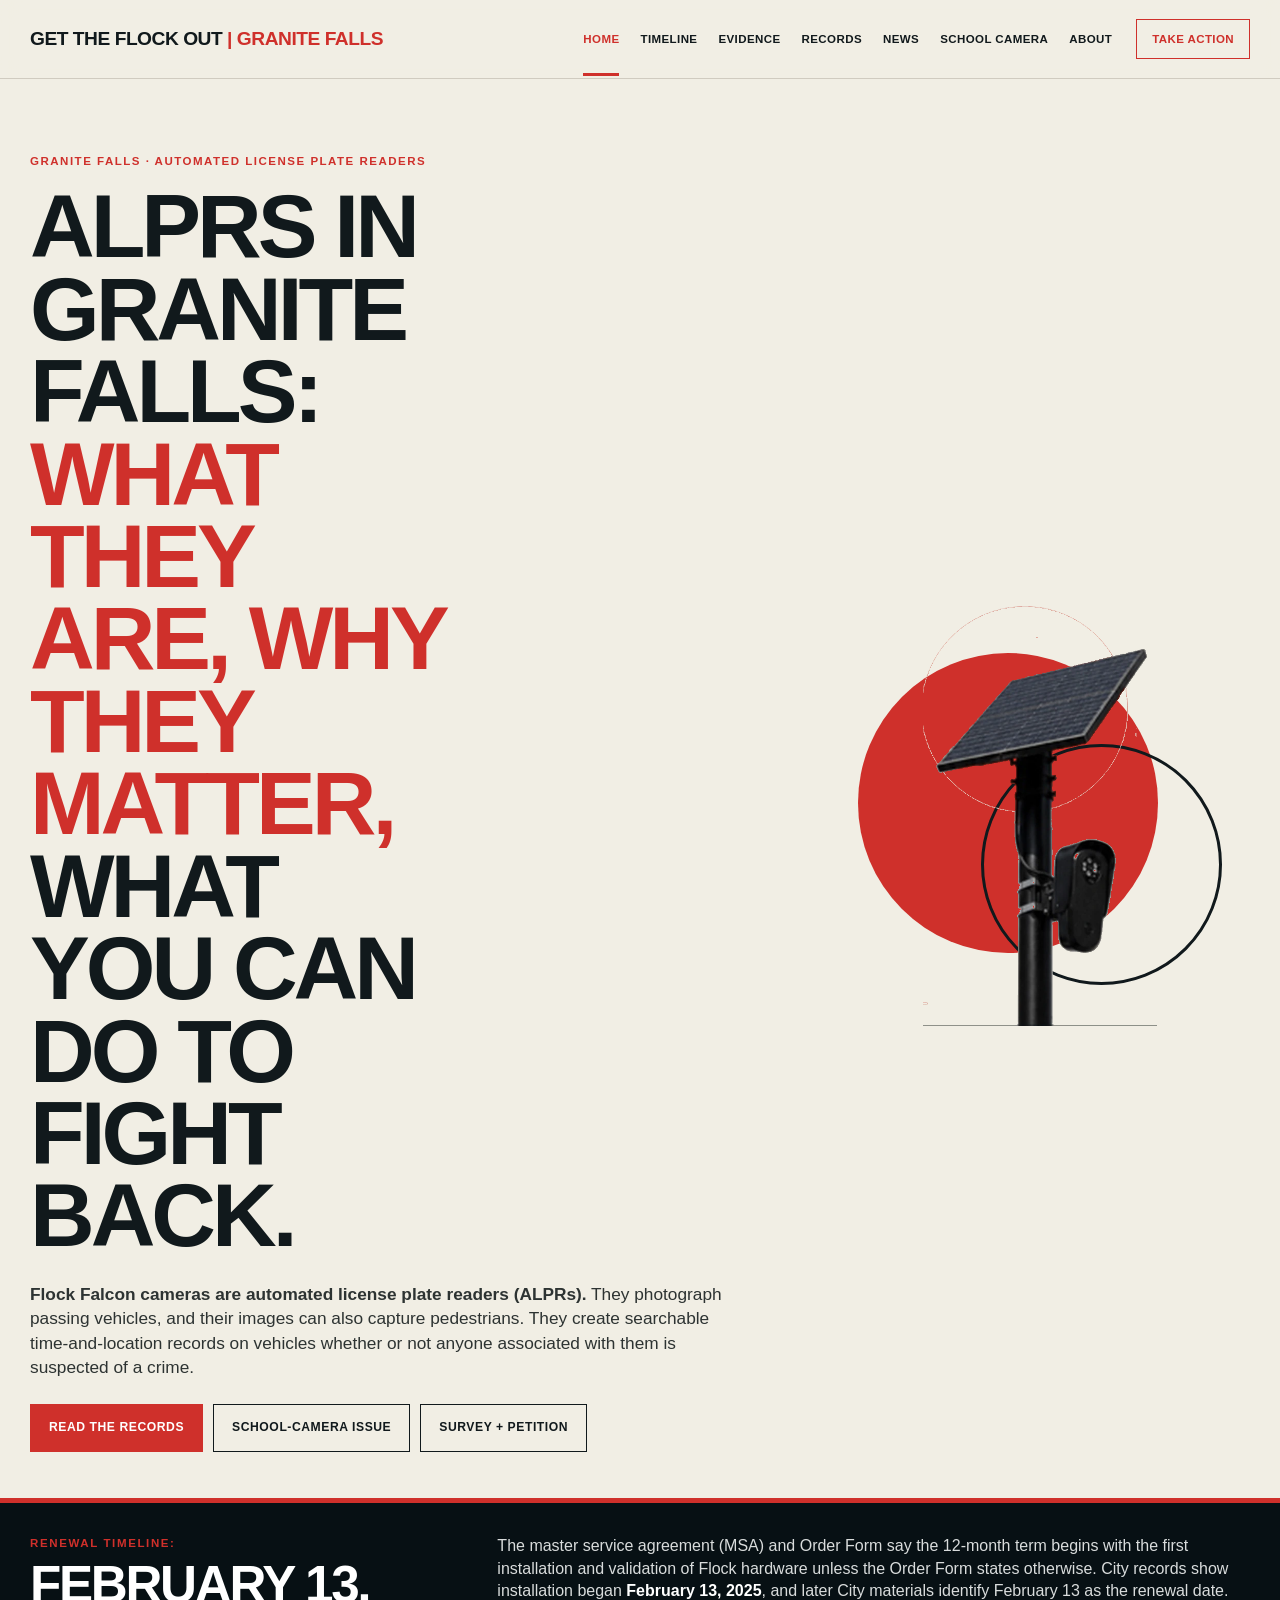
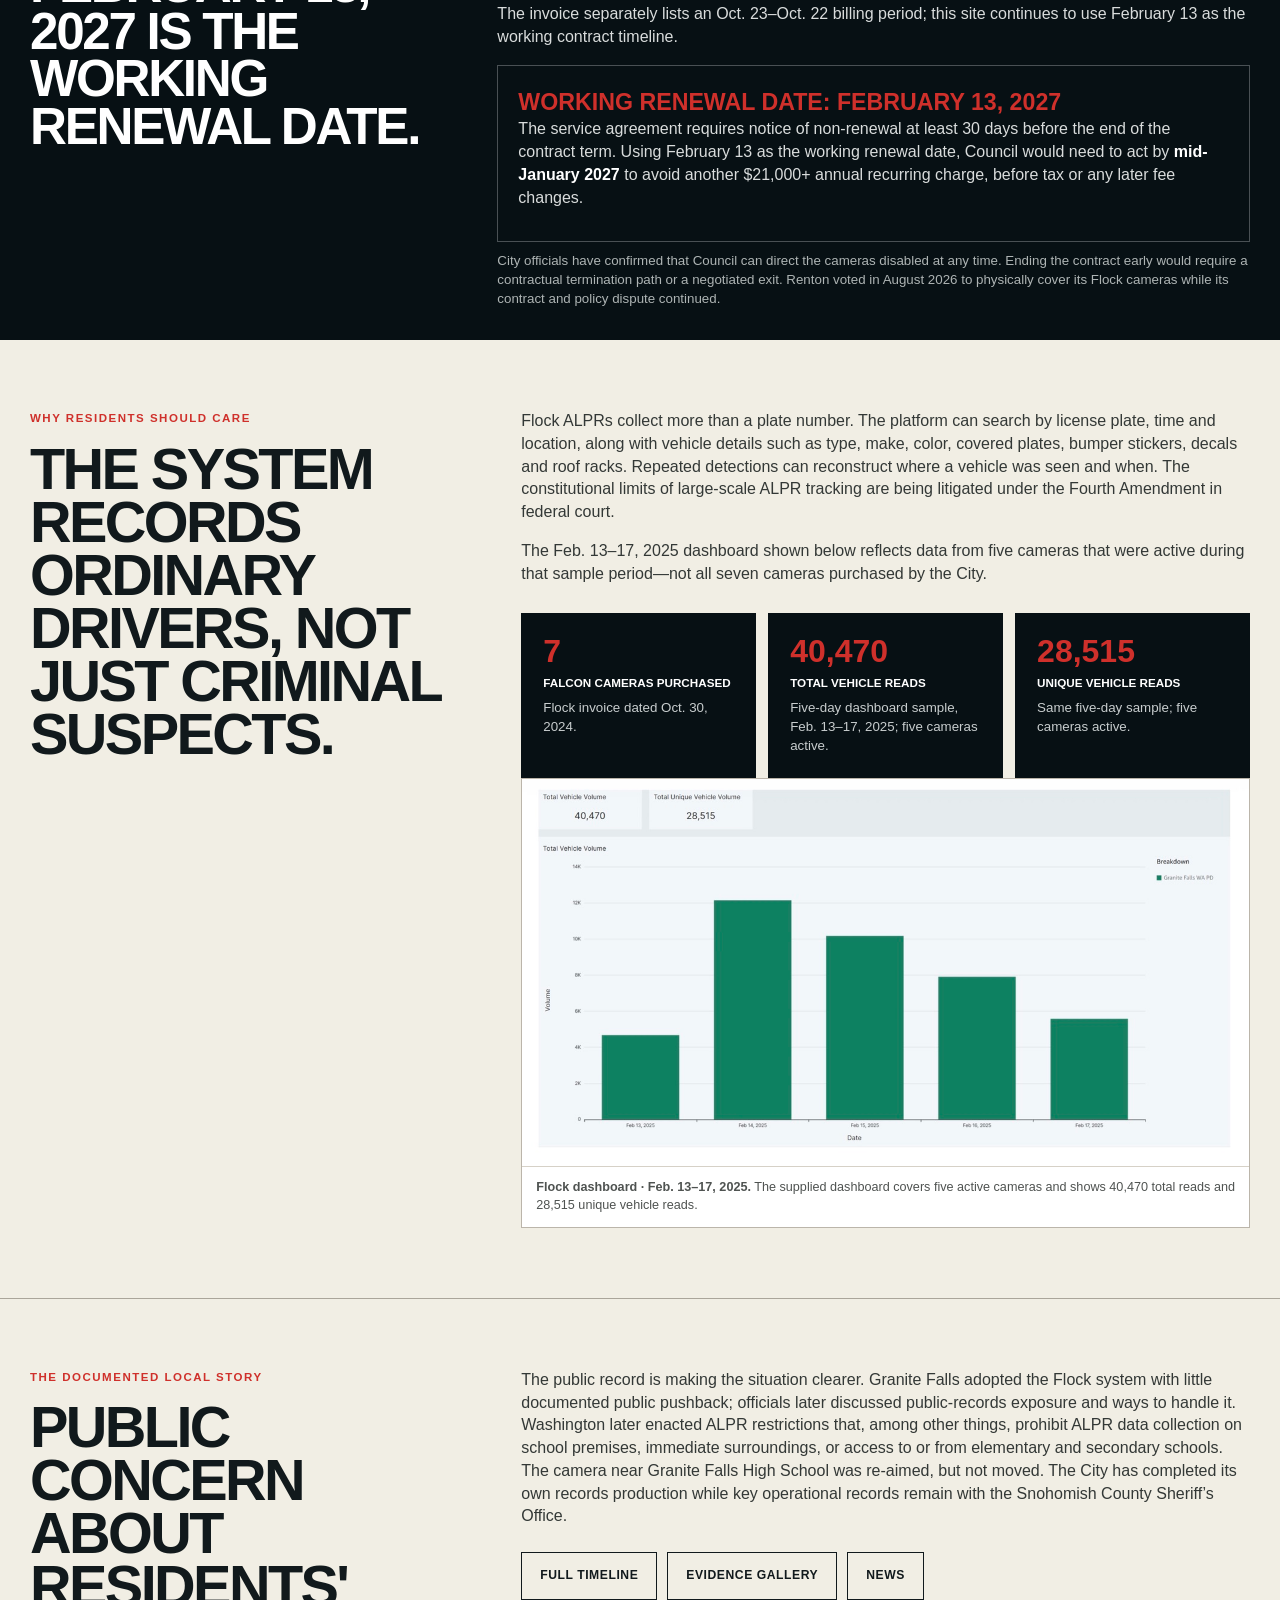
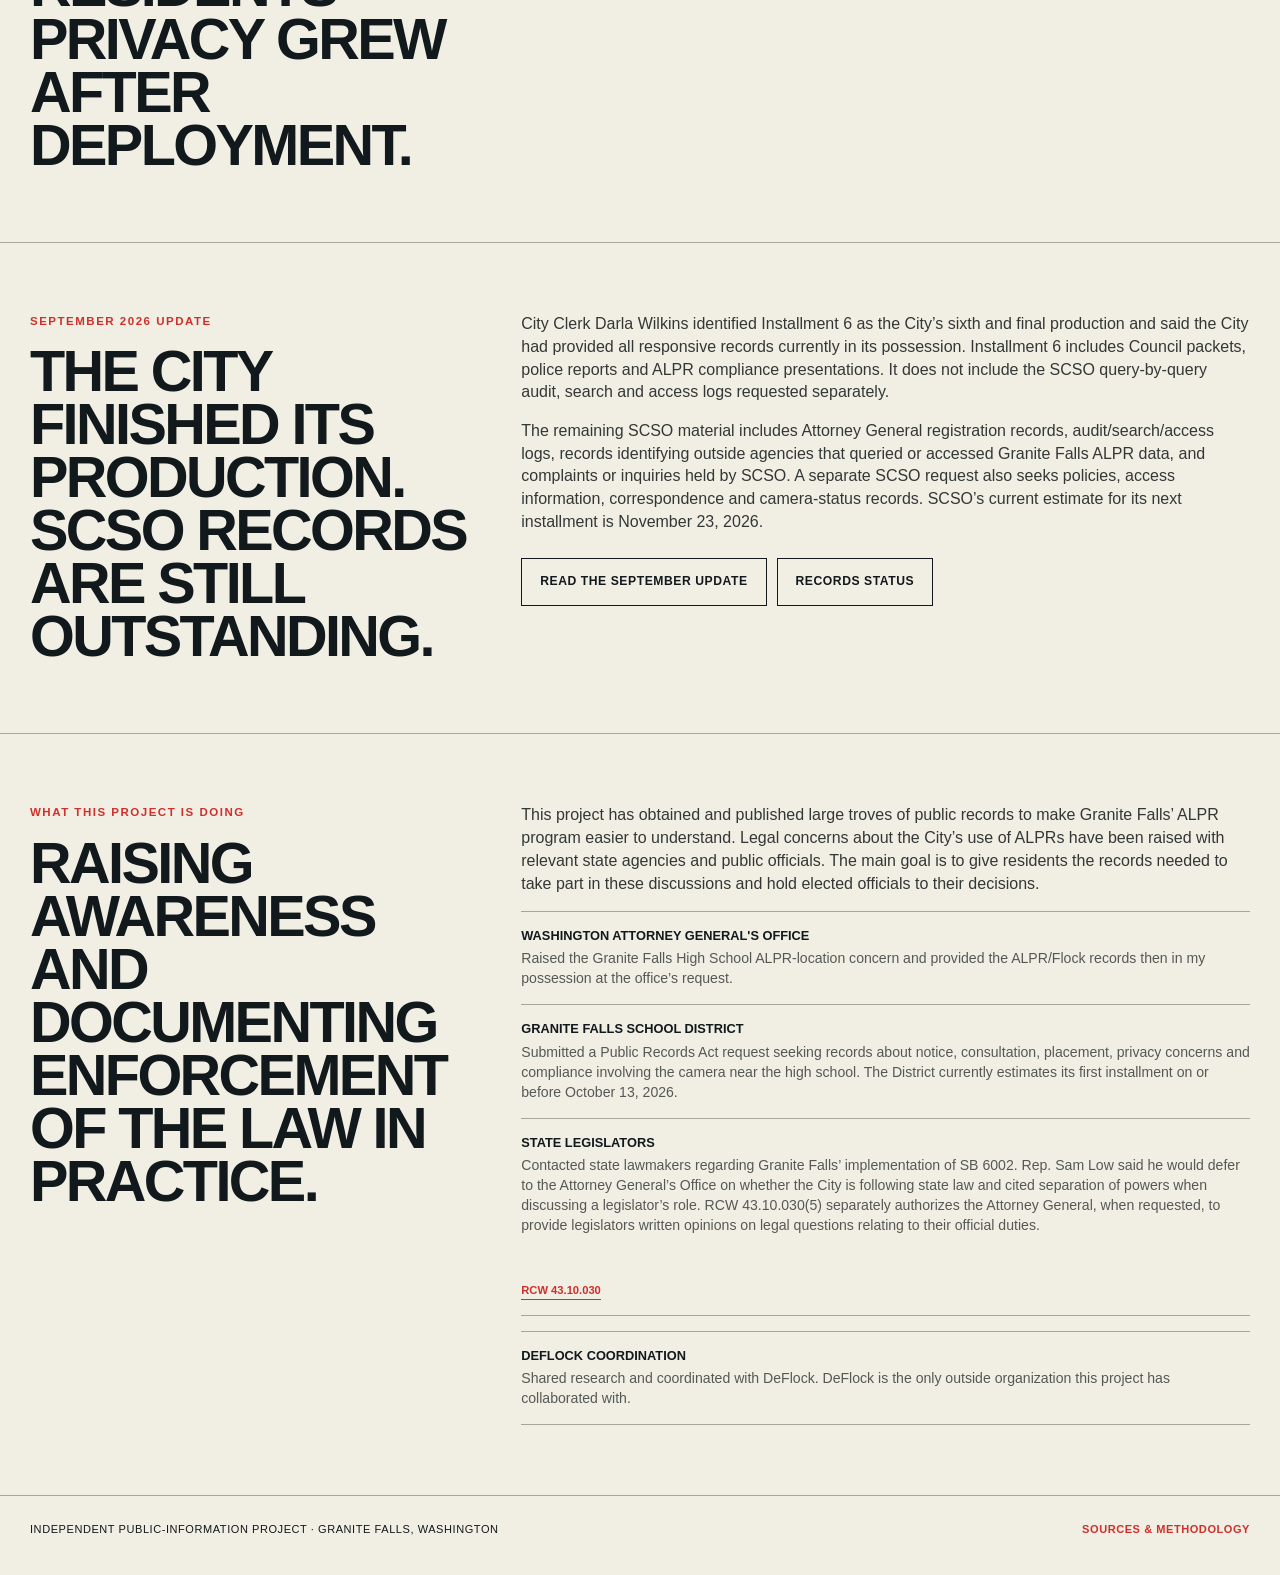
==== commit 7f3b09db: "Add files via upload" ====
--- a/index.html
+++ b/index.html
@@ -1,7 +1,7 @@
 <!DOCTYPE html>
 
-<html lang="en"><head><meta charset="utf-8"/><meta content="width=device-width,initial-scale=1" name="viewport"/><meta content="Granite Falls Flock Safety public records, corrected renewal timeline, school-camera questions and SCSO records status." name="description"/><title>Get the Flock Out | Granite Falls</title><link href="site.css" rel="stylesheet"/></head><body><header><div class="wrap nav"><a class="brand" href="index.html">Get the Flock Out <span>| Granite Falls</span></a><nav aria-label="Primary" class="navlinks"><a class="active" href="index.html">Home</a><a href="timeline.html">Timeline</a><a href="evidence.html">Evidence</a><a href="records.html">Records</a><a href="reporting.html">News</a><a href="school-camera.html">School camera</a><a href="about.html">About</a><a class="take" href="action.html">Take action</a></nav></div></header><main><section class="hero"><div class="wrap hero-grid"><div class="hero-copy"><div class="eyebrow">Granite Falls · automated license plate readers</div><h1>What Flock is. <span class="red">Why it matters.</span> What happens next.</h1><p class="lede"><strong>Flock Safety Falcon cameras are automated license plate readers.</strong> They photograph passing vehicles and create time-and-location records that can be searched for investigative purposes. Granite Falls purchased seven Falcon cameras.</p><div class="cta-row"><a class="btn primary" href="evidence.html">Read the records</a><a class="btn" href="school-camera.html">School-camera issue</a><a class="btn" href="action.html#survey">Survey + petition</a></div></div><div aria-hidden="true" class="hero-art"><img alt="" src="assets/flock-camera.png"/></div></div></section>
-<section class="deadline"><div class="wrap deadline-grid"><div><div class="label">Renewal timeline corrected</div><h2>The working non-renewal window is mid-January 2027.</h2></div><div><p>The executed MSA says that, unless the Order Form states otherwise, the contract term begins with the first installation of Flock hardware. The City’s February 4, 2026 Flock presentation identified <strong>February 13</strong> as the renewal date. After that conflicted with the earlier October-based interpretation, City Manager Jeff Balentine confirmed that the MSA Terms and Conditions are correct.</p><div class="datebox"><b>Working renewal date: February 13, 2027</b><p>The MSA requires notice of non-renewal at least 30 days before the end of the then-current term. This site therefore treats <strong>mid-January 2027</strong> as the operative notice window and uses January 13 as a conservative planning date while recognizing that the contracting parties control the exact day count.</p></div><small>Council can direct the cameras disabled or pursue ending the agreement at any time. The mid-January notice window matters because timely non-renewal avoids the next annual renewal and fee; action after that point would require another contractual path or a negotiated exit.</small></div></div></section>
-<section class="section"><div class="wrap section-grid"><div><div class="section-sub">Why residents should care</div><h2>The system records ordinary travel at scale.</h2></div><div class="copy"><p>ALPRs do not need facial recognition to create location information tied to a vehicle. A license plate, timestamp and camera location can connect a registered vehicle with a place and time.</p><p>The Feb. 13–17, 2025 dashboard shown below reflects data from five cameras that were active during that sample period—not all seven cameras purchased by the City.</p><div class="fact-grid"><div class="fact"><strong>7</strong><span>Falcon cameras purchased</span><small>Flock invoice dated Oct. 30, 2024.</small></div><div class="fact"><strong>40,470</strong><span>Total vehicle reads</span><small>Five-day dashboard sample, Feb. 13–17, 2025; five cameras active.</small></div><div class="fact"><strong>28,515</strong><span>Unique vehicle reads</span><small>Same five-day sample; five cameras active.</small></div></div><figure class="shot wide"><img alt="Evidence screenshot" class="zoom" decoding="async" loading="lazy" src="assets/volume-total.jpg"/><figcaption><b>Flock dashboard · Feb. 13–17, 2025.</b> The supplied dashboard covers five active cameras and shows 40,470 total reads and 28,515 unique vehicle reads.</figcaption></figure></div></div></section>
-<section class="section"><div class="wrap section-grid"><div><div class="section-sub">The documented local story</div><h2>Public attention arrived after deployment.</h2></div><div class="copy"><p>The public record now shows several threads at once: Granite Falls adopted Flock with limited public attention; officials later discussed public-records exposure and ways to handle it—reportedly out of concern for protecting citizen ALPR data from public-records requests, according to City Manager Jeff Balentine in a September 2026 meeting with this project; Washington later enacted new ALPR restrictions; the camera near the high school was re-aimed but not physically moved after the new law took effect; and the City has completed its own records production while key operational records remain with the Snohomish County Sheriff’s Office.</p><div class="cta-row"><a class="btn" href="timeline.html">Full timeline</a><a class="btn" href="evidence.html">Evidence gallery</a><a class="btn" href="reporting.html">News</a></div></div></div></section><section class="section"><div class="wrap section-grid"><div><div class="section-sub">September 2026 update</div><h2>The City file is complete. The SCSO operational record is not.</h2></div><div class="copy"><p>City Clerk Darla Wilkins described Installment 6 as the City’s sixth and final production and said the City had provided all responsive records currently in its possession. The installment adds Council packets, police reports and ALPR compliance presentations, but it does not contain the requested SCSO query-by-query audit, search and access logs.</p><p>The City directed several remaining operational categories to the Snohomish County Sheriff’s Office, including Attorney General registration material, audit/search/access logs, records identifying outside agencies that queried or accessed Granite Falls ALPR data, and complaints or inquiries held by SCSO. A separate SCSO public-records request also seeks policies, access information, correspondence and camera-status records. SCSO’s current estimate for the next installment is <strong>November 23, 2026</strong>.</p><div class="cta-row"><a class="btn" href="evidence.html">Read the September update</a><a class="btn" href="records.html">Records status</a></div></div></div></section>
-<section class="section"><div class="wrap section-grid"><div><div class="section-sub">What this project is doing</div><h2>Testing the concerns against public institutions.</h2></div><div class="copy"><p>This project has gone beyond publishing records. Concerns identified through the documents have been raised with relevant public bodies and elected officials.</p><div class="project-list"><div><b>Washington Attorney General's Office</b><p>Raised the Granite Falls High School ALPR-location concern. A report or complaint is not a finding that a violation occurred.</p></div><div><b>Granite Falls School District</b><p>Submitted a Public Records Act request seeking records about notice, consultation, placement, privacy concerns and compliance involving the camera near the high school.</p></div><div><b>State legislators</b><p>Contacted lawmakers regarding Washington's ALPR framework and local implementation.</p></div><div><b>DeFlock coordination</b><p>Shared research and coordinated with DeFlock. DeFlock is the only outside organization this project describes as a partner.</p></div></div></div></div></section></main><footer><div class="wrap footer-grid"><span>Independent public-information project · Granite Falls, Washington</span><a href="about.html">Sources &amp; methodology</a></div></footer><script src="site.js"></script></body></html>+<html lang="en"><head><meta charset="utf-8"/><meta content="width=device-width,initial-scale=1" name="viewport"/><meta content="Granite Falls ALPR records, Flock contract timeline, school-camera questions, public records and community action." name="description"/><title>Get the Flock Out | Granite Falls</title><link href="site.css" rel="stylesheet"/></head><body><header><div class="wrap nav"><a class="brand" href="index.html">Get the Flock Out <span>| Granite Falls</span></a><nav aria-label="Primary" class="navlinks"><a class="active" href="index.html">Home</a><a href="timeline.html">Timeline</a><a href="evidence.html">Evidence</a><a href="records.html">Records</a><a href="reporting.html">News</a><a href="school-camera.html">School camera</a><a href="about.html">About</a><a class="take" href="action.html">Take action</a></nav></div></header><main><section class="hero"><div class="wrap hero-grid"><div class="hero-copy"><div class="eyebrow">Granite Falls · automated license plate readers</div><h1>ALPRs in Granite Falls: <span class="red">what they are, why they matter,</span> what you can do to fight back.</h1><p class="lede"><strong>Flock Falcon cameras are automated license plate readers (ALPRs).</strong> They photograph passing vehicles, and their images can also capture pedestrians. They create searchable time-and-location records on vehicles whether or not anyone associated with them is suspected of a crime.</p><div class="cta-row"><a class="btn primary" href="evidence.html">Read the records</a><a class="btn" href="school-camera.html">School-camera issue</a><a class="btn" href="action.html#survey">Survey + petition</a></div></div><div aria-hidden="true" class="hero-art"><img alt="" src="assets/flock-camera.png"/></div></div></section>
+<section class="deadline"><div class="wrap deadline-grid"><div><div class="label">Renewal timeline:</div><h2>February 13, 2027 is the working renewal date.</h2></div><div><p>The master service agreement (MSA) and Order Form say the 12-month term begins with the first installation and validation of Flock hardware unless the Order Form states otherwise. City records show installation began <strong>February 13, 2025</strong>, and later City materials identify February 13 as the renewal date. The invoice separately lists an Oct. 23–Oct. 22 billing period; this site continues to use February 13 as the working contract timeline.</p><div class="datebox"><b>Working renewal date: February 13, 2027</b><p>The service agreement requires notice of non-renewal at least 30 days before the end of the contract term. Using February 13 as the working renewal date, Council would need to act by <strong>mid-January 2027</strong> to avoid another $21,000+ annual recurring charge, before tax or any later fee changes.</p></div><small>City officials have confirmed that Council can direct the cameras disabled at any time. Ending the contract early would require a contractual termination path or a negotiated exit. <a href="reporting.html">Renton voted in August 2026 to physically cover its Flock cameras</a> while its contract and policy dispute continued.</small></div></div></section>
+<section class="section"><div class="wrap section-grid"><div><div class="section-sub">Why residents should care</div><h2>The system records ordinary drivers, not just criminal suspects.</h2></div><div class="copy"><p>Flock ALPRs collect more than a plate number. The platform can search by license plate, time and location, along with vehicle details such as type, make, color, covered plates, bumper stickers, decals and roof racks. Repeated detections can reconstruct where a vehicle was seen and when. The constitutional limits of large-scale ALPR tracking are being litigated under the Fourth Amendment in federal court.</p><p>The Feb. 13–17, 2025 dashboard shown below reflects data from five cameras that were active during that sample period—not all seven cameras purchased by the City.</p><div class="fact-grid"><div class="fact"><strong>7</strong><span>Falcon cameras purchased</span><small>Flock invoice dated Oct. 30, 2024.</small></div><div class="fact"><strong>40,470</strong><span>Total vehicle reads</span><small>Five-day dashboard sample, Feb. 13–17, 2025; five cameras active.</small></div><div class="fact"><strong>28,515</strong><span>Unique vehicle reads</span><small>Same five-day sample; five cameras active.</small></div></div><figure class="shot wide"><img alt="Evidence screenshot" class="zoom" decoding="async" loading="lazy" src="assets/volume-total.jpg"/><figcaption><b>Flock dashboard · Feb. 13–17, 2025.</b> The supplied dashboard covers five active cameras and shows 40,470 total reads and 28,515 unique vehicle reads.</figcaption></figure></div></div></section>
+<section class="section"><div class="wrap section-grid"><div><div class="section-sub">The documented local story</div><h2>Public concern about residents' privacy grew after deployment.</h2></div><div class="copy"><p>The public record is making the situation clearer. Granite Falls adopted the Flock system with little documented public pushback; officials later discussed public-records exposure and ways to handle it. Washington later enacted ALPR restrictions that, among other things, prohibit ALPR data collection on school premises, immediate surroundings, or access to or from elementary and secondary schools. The camera near Granite Falls High School was re-aimed, but not moved. The City has completed its own records production while key operational records remain with the Snohomish County Sheriff’s Office.</p><div class="cta-row"><a class="btn" href="timeline.html">Full timeline</a><a class="btn" href="evidence.html">Evidence gallery</a><a class="btn" href="reporting.html">News</a></div></div></div></section><section class="section"><div class="wrap section-grid"><div><div class="section-sub">September 2026 update</div><h2>The City finished its production. SCSO records are still outstanding.</h2></div><div class="copy"><p>City Clerk Darla Wilkins identified Installment 6 as the City’s sixth and final production and said the City had provided all responsive records currently in its possession. Installment 6 includes Council packets, police reports and ALPR compliance presentations. It does not include the SCSO query-by-query audit, search and access logs requested separately.</p><p>The remaining SCSO material includes Attorney General registration records, audit/search/access logs, records identifying outside agencies that queried or accessed Granite Falls ALPR data, and complaints or inquiries held by SCSO. A separate SCSO request also seeks policies, access information, correspondence and camera-status records. SCSO’s current estimate for its next installment is November 23, 2026.</p><div class="cta-row"><a class="btn" href="evidence.html">Read the September update</a><a class="btn" href="records.html">Records status</a></div></div></div></section>
+<section class="section"><div class="wrap section-grid"><div><div class="section-sub">What this project is doing</div><h2>Raising awareness and documenting enforcement of the law in practice.</h2></div><div class="copy"><p>This project has obtained and published large troves of public records to make Granite Falls’ ALPR program easier to understand. Legal concerns about the City’s use of ALPRs have been raised with relevant state agencies and public officials. The main goal is to give residents the records needed to take part in these discussions and hold elected officials to their decisions.</p><div class="project-list"><div><b>Washington Attorney General's Office</b><p>Raised the Granite Falls High School ALPR-location concern and provided the ALPR/Flock records then in my possession at the office’s request.</p></div><div><b>Granite Falls School District</b><p>Submitted a Public Records Act request seeking records about notice, consultation, placement, privacy concerns and compliance involving the camera near the high school. The District currently estimates its first installment on or before October 13, 2026.</p></div><div><b>State legislators</b><p>Contacted state lawmakers regarding Granite Falls’ implementation of SB 6002. Rep. Sam Low said he would defer to the Attorney General’s Office on whether the City is following state law and cited separation of powers when discussing a legislator’s role. RCW 43.10.030(5) separately authorizes the Attorney General, when requested, to provide legislators written opinions on legal questions relating to their official duties.</p><div class="source-links"><a href="https://app.leg.wa.gov/rcw/default.aspx?cite=43.10.030" rel="noopener" target="_blank">RCW 43.10.030</a></div></div><div><b>DeFlock coordination</b><p>Shared research and coordinated with DeFlock. DeFlock is the only outside organization this project has collaborated with.</p></div></div></div></div></section></main><footer><div class="wrap footer-grid"><span>Independent public-information project · Granite Falls, Washington</span><a href="about.html">Sources &amp; methodology</a></div></footer><script src="site.js"></script></body></html>
--- a/site.css
+++ b/site.css
@@ -16,8 +16,3 @@
 .lightbox{position:fixed;inset:0;background:rgba(2,6,8,.94);z-index:1000;display:none;align-items:center;justify-content:center;padding:30px}.lightbox.open{display:flex}.lightbox img{max-width:95vw;max-height:90vh;object-fit:contain}.lightbox button{position:absolute;top:16px;right:18px;background:none;border:1px solid white;color:white;font-size:1.3rem;padding:7px 11px;cursor:pointer}
 @media(max-width:980px){.nav{align-items:flex-start;flex-direction:column;padding:13px 0 0}.navlinks{width:100%;gap:17px}.navlinks a{padding:10px 0 13px}.navlinks .take{margin-left:0;padding:8px 11px}.hero-grid{grid-template-columns:1fr 330px}.section-grid,.deadline-grid{grid-template-columns:1fr;gap:28px}.grid3{grid-template-columns:repeat(2,1fr)}.fact-grid{grid-template-columns:1fr 1fr}}
 @media(max-width:760px){.wrap{width:min(calc(100% - 26px),var(--max))}.hero-grid{grid-template-columns:1fr}.hero-art{min-height:350px}.hero-art:before{left:calc(50% - 150px)}.hero-art:after{right:calc(50% - 145px)}.hero-copy h1{max-width:none}.grid2,.grid3,.shots,.fact-grid,.tl-media{grid-template-columns:1fr}.tl{grid-template-columns:1fr;gap:10px}.shot.wide{grid-column:auto}.record-row{grid-template-columns:88px 1fr}.record-row img{width:88px;height:58px}.badge{display:none}}
-
-
-/* Evidence Q&A and embedded survey */
-.qa-list{border-top:1px solid var(--rule);margin-top:18px}.qa-item{border-bottom:1px solid var(--rule)}.qa-item summary{cursor:pointer;padding:17px 0;font-weight:900;text-transform:uppercase;font-size:.8rem;letter-spacing:.015em}.qa-body{padding:0 0 20px}.qa-question{font-size:.92rem;color:#333836}.official-quote{margin:14px 0 0;border-left:5px solid var(--red);padding:16px 18px;background:#e8e2d6;color:#2d3230}.official-quote b{display:block;text-transform:uppercase;font-size:.72rem;margin-bottom:7px}.official-quote p{margin:0 0 10px}.official-quote p:last-child{margin-bottom:0}.form-shell{margin-top:22px;border:1px solid var(--rule);background:#fff;overflow:hidden}.form-shell iframe{display:block;width:100%;border:0;background:#fff}.form-fallback{padding:12px 14px;border:1px solid var(--rule);border-top:0;background:var(--paper2);font-size:.82rem;color:#4f5351}.form-fallback a{color:var(--red);font-weight:900;text-transform:uppercase;border-bottom:1px solid var(--red)}
-@media(max-width:760px){.form-shell iframe{min-height:2900px}}
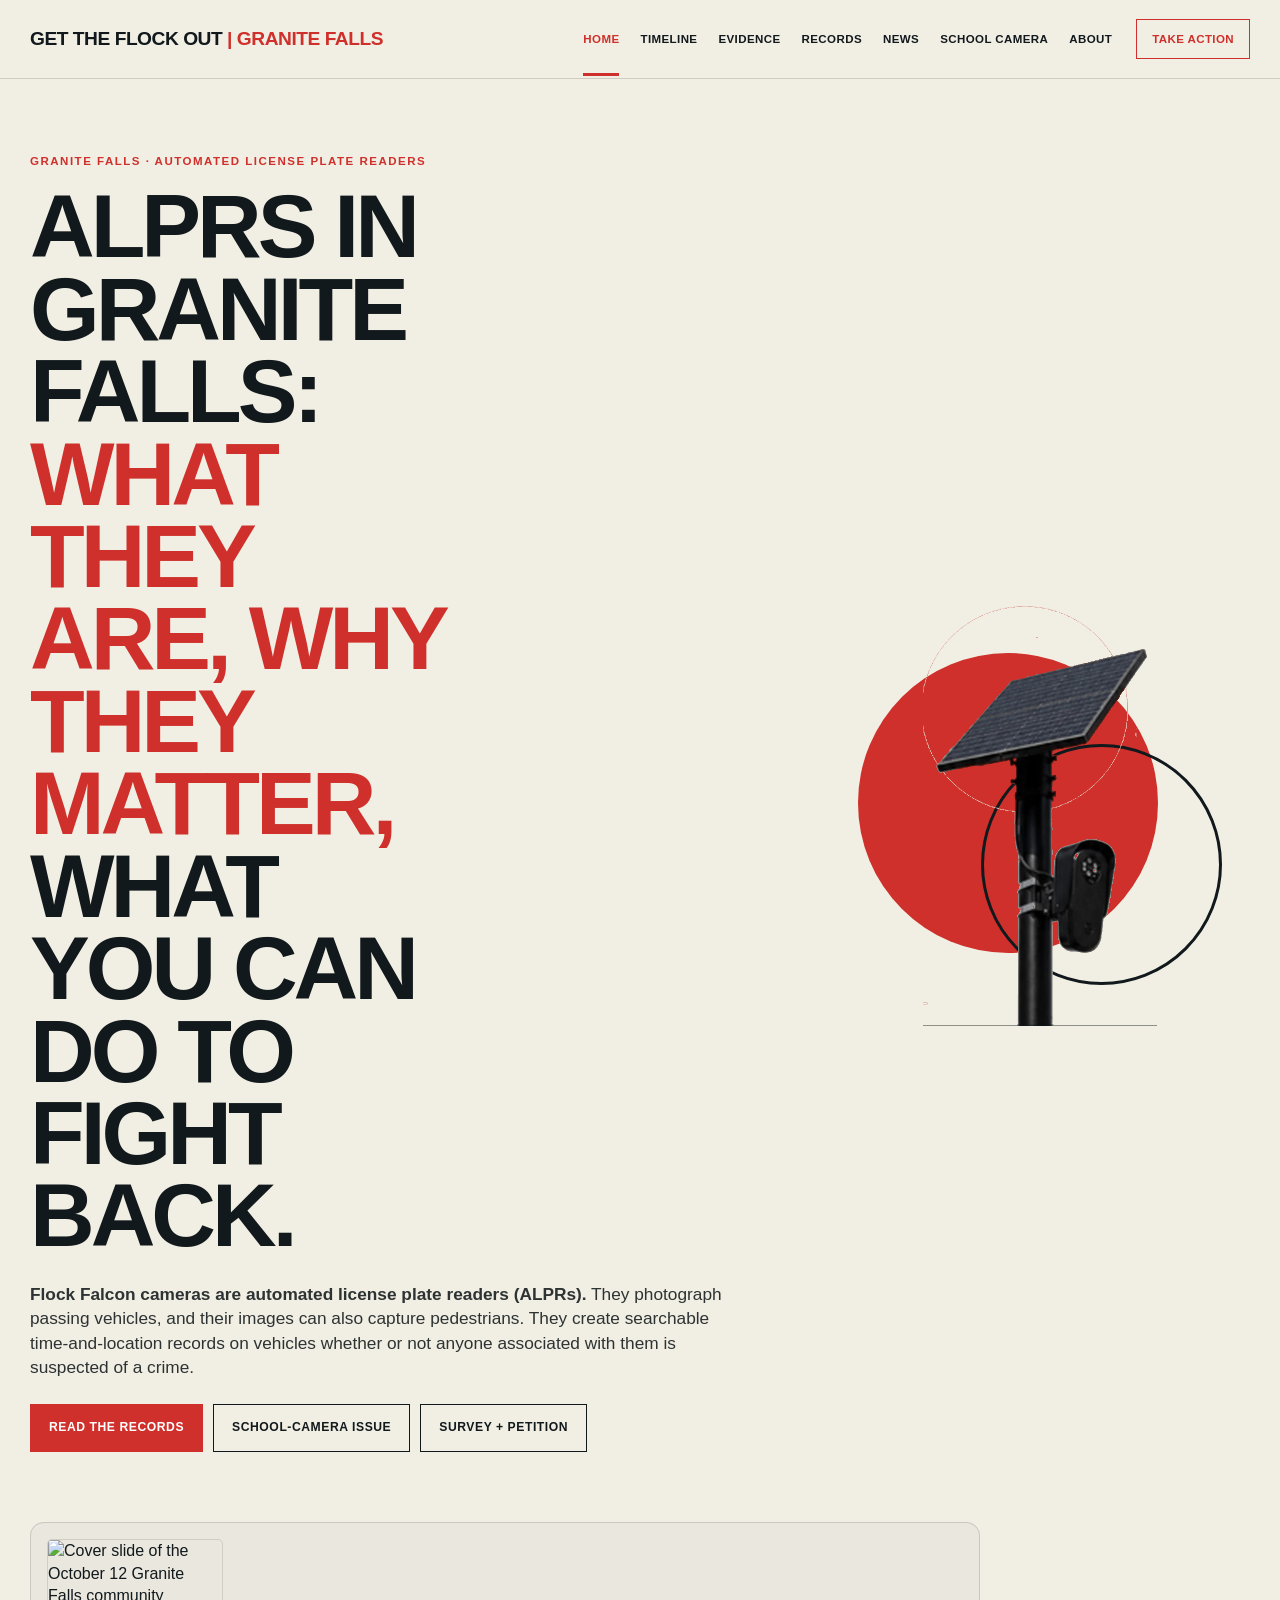
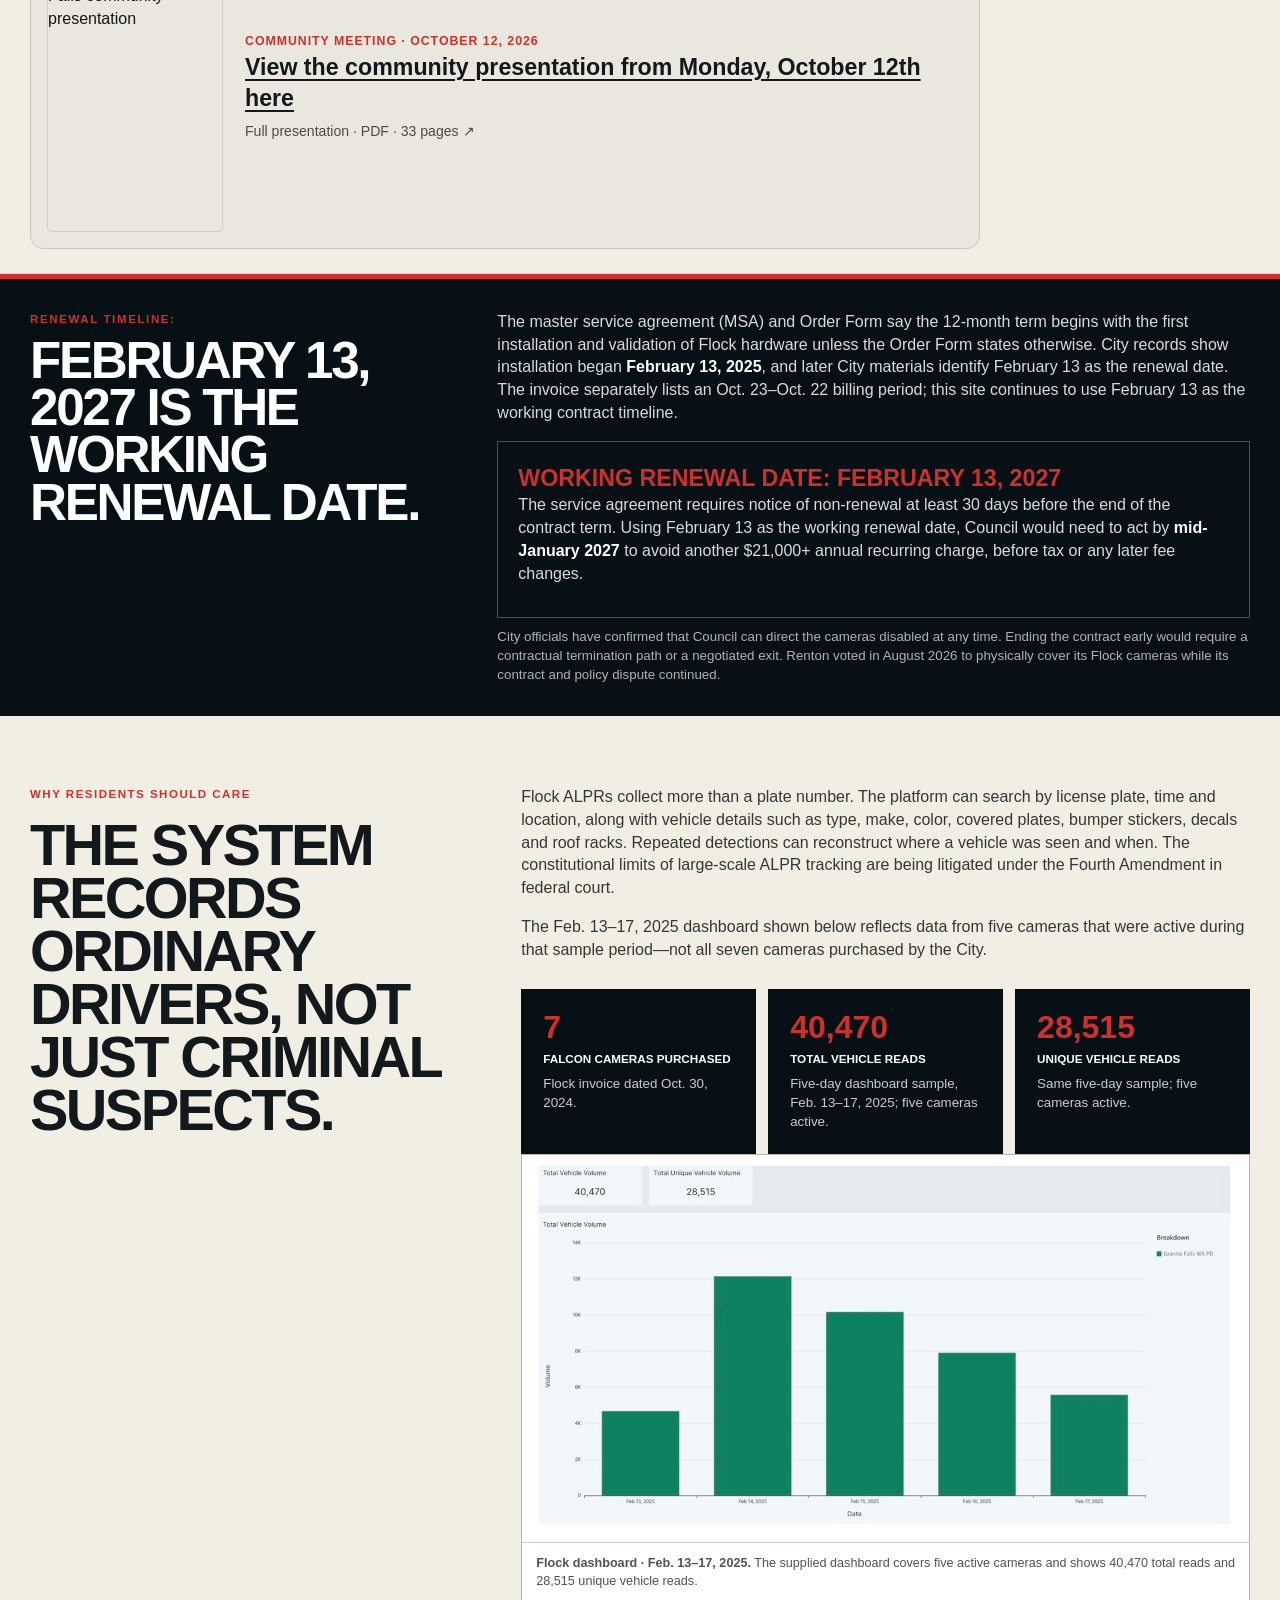
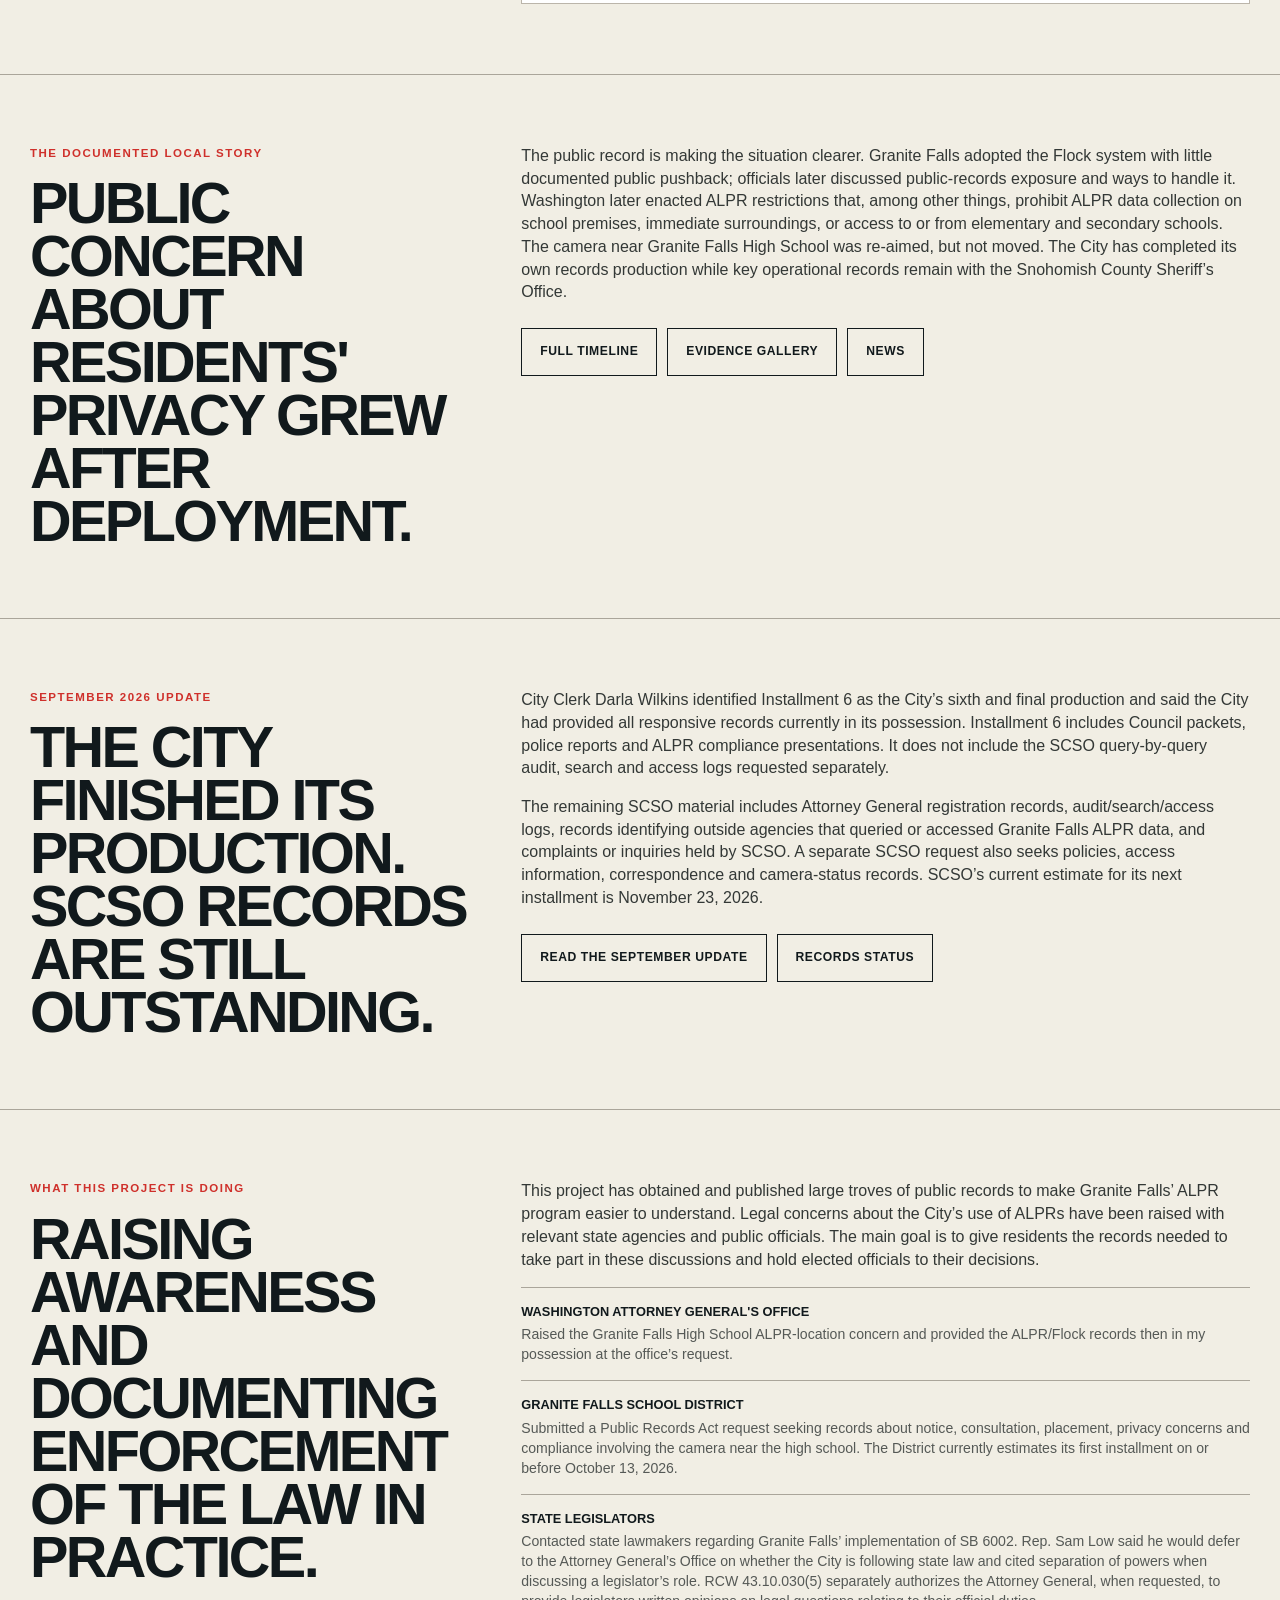
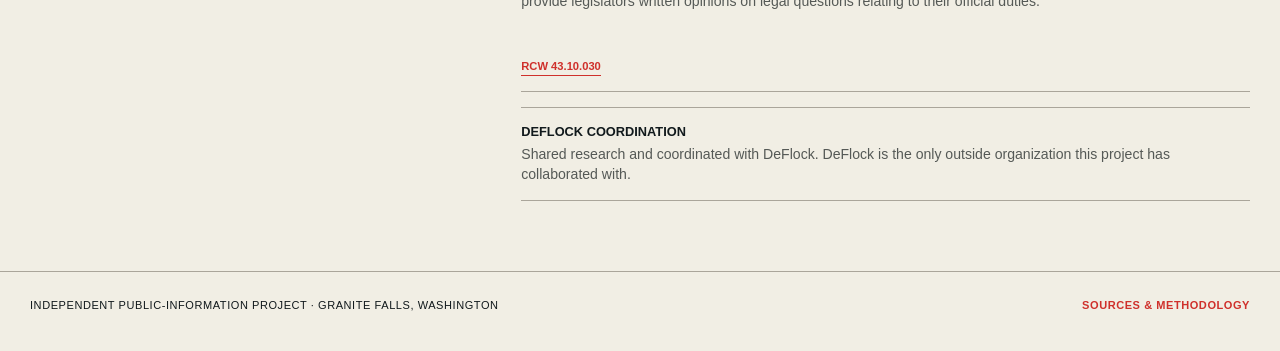
==== commit a2fd7c94: "Add files via upload" ====
--- a/index.html
+++ b/index.html
@@ -1,7 +1,19 @@
 <!DOCTYPE html>
-
-<html lang="en"><head><meta charset="utf-8"/><meta content="width=device-width,initial-scale=1" name="viewport"/><meta content="Granite Falls ALPR records, Flock contract timeline, school-camera questions, public records and community action." name="description"/><title>Get the Flock Out | Granite Falls</title><link href="site.css" rel="stylesheet"/></head><body><header><div class="wrap nav"><a class="brand" href="index.html">Get the Flock Out <span>| Granite Falls</span></a><nav aria-label="Primary" class="navlinks"><a class="active" href="index.html">Home</a><a href="timeline.html">Timeline</a><a href="evidence.html">Evidence</a><a href="records.html">Records</a><a href="reporting.html">News</a><a href="school-camera.html">School camera</a><a href="about.html">About</a><a class="take" href="action.html">Take action</a></nav></div></header><main><section class="hero"><div class="wrap hero-grid"><div class="hero-copy"><div class="eyebrow">Granite Falls · automated license plate readers</div><h1>ALPRs in Granite Falls: <span class="red">what they are, why they matter,</span> what you can do to fight back.</h1><p class="lede"><strong>Flock Falcon cameras are automated license plate readers (ALPRs).</strong> They photograph passing vehicles, and their images can also capture pedestrians. They create searchable time-and-location records on vehicles whether or not anyone associated with them is suspected of a crime.</p><div class="cta-row"><a class="btn primary" href="evidence.html">Read the records</a><a class="btn" href="school-camera.html">School-camera issue</a><a class="btn" href="action.html#survey">Survey + petition</a></div></div><div aria-hidden="true" class="hero-art"><img alt="" src="assets/flock-camera.png"/></div></div></section>
+<html lang="en"><head><meta charset="utf-8"/><meta content="width=device-width,initial-scale=1" name="viewport"/><meta content="Granite Falls ALPR records, Flock contract timeline, school-camera questions, public records and community action." name="description"/><title>Get the Flock Out | Granite Falls</title><link href="site.css" rel="stylesheet"/><style>
+/* October 12 community presentation homepage feature */
+.community-presentation { padding: 24px 0; border-bottom: 1px solid rgba(127,127,127,.22); }
+.community-presentation a { color: inherit; text-decoration: none; }
+.community-presentation .presentation-card { display: flex; align-items: center; gap: 22px; max-width: 950px; border: 1px solid rgba(127,127,127,.3); border-radius: 14px; padding: 16px; background: rgba(127,127,127,.055); transition: border-color .2s, transform .2s; }
+.community-presentation .presentation-card:hover { border-color: #c9332c; transform: translateY(-2px); }
+.community-presentation .presentation-card:focus-visible { outline: 3px solid #c9332c; outline-offset: 3px; }
+.community-presentation .presentation-thumb { display: block; width: 176px; max-width: 35%; aspect-ratio: 16 / 9; object-fit: cover; border-radius: 5px; border: 1px solid rgba(127,127,127,.25); flex-shrink: 0; }
+.community-presentation .presentation-label { font-size: .77rem; letter-spacing: .08em; font-weight: 800; text-transform: uppercase; color: #c9332c; margin-bottom: .5em; }
+.community-presentation .presentation-title { display: block; font-weight: 800; font-size: clamp(1.05rem, 2.3vw, 1.45rem); line-height: 1.35; text-decoration: underline; text-underline-offset: .18em; }
+.community-presentation .presentation-meta { display:block; font-size: .88rem; opacity: .75; margin-top: .5em; }
+@media (max-width: 520px) { .community-presentation .presentation-card { gap: 14px; padding: 12px; } .community-presentation .presentation-thumb { width: 112px; } }
+</style></head><body><header><div class="wrap nav"><a class="brand" href="index.html">Get the Flock Out <span>| Granite Falls</span></a><nav aria-label="Primary" class="navlinks"><a class="active" href="index.html">Home</a><a href="timeline.html">Timeline</a><a href="evidence.html">Evidence</a><a href="records.html">Records</a><a href="reporting.html">News</a><a href="school-camera.html">School camera</a><a href="about.html">About</a><a class="take" href="action.html">Take action</a></nav></div></header><main><section class="hero"><div class="wrap hero-grid"><div class="hero-copy"><div class="eyebrow">Granite Falls · automated license plate readers</div><h1>ALPRs in Granite Falls: <span class="red">what they are, why they matter,</span> what you can do to fight back.</h1><p class="lede"><strong>Flock Falcon cameras are automated license plate readers (ALPRs).</strong> They photograph passing vehicles, and their images can also capture pedestrians. They create searchable time-and-location records on vehicles whether or not anyone associated with them is suspected of a crime.</p><div class="cta-row"><a class="btn primary" href="evidence.html">Read the records</a><a class="btn" href="school-camera.html">School-camera issue</a><a class="btn" href="action.html#survey">Survey + petition</a></div></div><div aria-hidden="true" class="hero-art"><img alt="" src="assets/flock-camera.png"/></div></div></section>
+<section class="community-presentation" aria-label="October 12 community presentation"><div class="wrap"><a class="presentation-card" href="docs/community-presentation-2026-10-12.pdf" target="_blank" rel="noopener" aria-label="View the community presentation from Monday, October 12th here (33-page PDF)"><img class="presentation-thumb" src="assets/community-presentation-2026-10-12.webp" alt="Cover slide of the October 12 Granite Falls community presentation" width="520" height="293" loading="lazy"/><span><span class="presentation-label">Community meeting · October 12, 2026</span><span class="presentation-title">View the community presentation from Monday, October 12th here</span><span class="presentation-meta">Full presentation · PDF · 33 pages ↗</span></span></a></div></section>
 <section class="deadline"><div class="wrap deadline-grid"><div><div class="label">Renewal timeline:</div><h2>February 13, 2027 is the working renewal date.</h2></div><div><p>The master service agreement (MSA) and Order Form say the 12-month term begins with the first installation and validation of Flock hardware unless the Order Form states otherwise. City records show installation began <strong>February 13, 2025</strong>, and later City materials identify February 13 as the renewal date. The invoice separately lists an Oct. 23–Oct. 22 billing period; this site continues to use February 13 as the working contract timeline.</p><div class="datebox"><b>Working renewal date: February 13, 2027</b><p>The service agreement requires notice of non-renewal at least 30 days before the end of the contract term. Using February 13 as the working renewal date, Council would need to act by <strong>mid-January 2027</strong> to avoid another $21,000+ annual recurring charge, before tax or any later fee changes.</p></div><small>City officials have confirmed that Council can direct the cameras disabled at any time. Ending the contract early would require a contractual termination path or a negotiated exit. <a href="reporting.html">Renton voted in August 2026 to physically cover its Flock cameras</a> while its contract and policy dispute continued.</small></div></div></section>
 <section class="section"><div class="wrap section-grid"><div><div class="section-sub">Why residents should care</div><h2>The system records ordinary drivers, not just criminal suspects.</h2></div><div class="copy"><p>Flock ALPRs collect more than a plate number. The platform can search by license plate, time and location, along with vehicle details such as type, make, color, covered plates, bumper stickers, decals and roof racks. Repeated detections can reconstruct where a vehicle was seen and when. The constitutional limits of large-scale ALPR tracking are being litigated under the Fourth Amendment in federal court.</p><p>The Feb. 13–17, 2025 dashboard shown below reflects data from five cameras that were active during that sample period—not all seven cameras purchased by the City.</p><div class="fact-grid"><div class="fact"><strong>7</strong><span>Falcon cameras purchased</span><small>Flock invoice dated Oct. 30, 2024.</small></div><div class="fact"><strong>40,470</strong><span>Total vehicle reads</span><small>Five-day dashboard sample, Feb. 13–17, 2025; five cameras active.</small></div><div class="fact"><strong>28,515</strong><span>Unique vehicle reads</span><small>Same five-day sample; five cameras active.</small></div></div><figure class="shot wide"><img alt="Evidence screenshot" class="zoom" decoding="async" loading="lazy" src="assets/volume-total.jpg"/><figcaption><b>Flock dashboard · Feb. 13–17, 2025.</b> The supplied dashboard covers five active cameras and shows 40,470 total reads and 28,515 unique vehicle reads.</figcaption></figure></div></div></section>
 <section class="section"><div class="wrap section-grid"><div><div class="section-sub">The documented local story</div><h2>Public concern about residents' privacy grew after deployment.</h2></div><div class="copy"><p>The public record is making the situation clearer. Granite Falls adopted the Flock system with little documented public pushback; officials later discussed public-records exposure and ways to handle it. Washington later enacted ALPR restrictions that, among other things, prohibit ALPR data collection on school premises, immediate surroundings, or access to or from elementary and secondary schools. The camera near Granite Falls High School was re-aimed, but not moved. The City has completed its own records production while key operational records remain with the Snohomish County Sheriff’s Office.</p><div class="cta-row"><a class="btn" href="timeline.html">Full timeline</a><a class="btn" href="evidence.html">Evidence gallery</a><a class="btn" href="reporting.html">News</a></div></div></div></section><section class="section"><div class="wrap section-grid"><div><div class="section-sub">September 2026 update</div><h2>The City finished its production. SCSO records are still outstanding.</h2></div><div class="copy"><p>City Clerk Darla Wilkins identified Installment 6 as the City’s sixth and final production and said the City had provided all responsive records currently in its possession. Installment 6 includes Council packets, police reports and ALPR compliance presentations. It does not include the SCSO query-by-query audit, search and access logs requested separately.</p><p>The remaining SCSO material includes Attorney General registration records, audit/search/access logs, records identifying outside agencies that queried or accessed Granite Falls ALPR data, and complaints or inquiries held by SCSO. A separate SCSO request also seeks policies, access information, correspondence and camera-status records. SCSO’s current estimate for its next installment is November 23, 2026.</p><div class="cta-row"><a class="btn" href="evidence.html">Read the September update</a><a class="btn" href="records.html">Records status</a></div></div></div></section>
-<section class="section"><div class="wrap section-grid"><div><div class="section-sub">What this project is doing</div><h2>Raising awareness and documenting enforcement of the law in practice.</h2></div><div class="copy"><p>This project has obtained and published large troves of public records to make Granite Falls’ ALPR program easier to understand. Legal concerns about the City’s use of ALPRs have been raised with relevant state agencies and public officials. The main goal is to give residents the records needed to take part in these discussions and hold elected officials to their decisions.</p><div class="project-list"><div><b>Washington Attorney General's Office</b><p>Raised the Granite Falls High School ALPR-location concern and provided the ALPR/Flock records then in my possession at the office’s request.</p></div><div><b>Granite Falls School District</b><p>Submitted a Public Records Act request seeking records about notice, consultation, placement, privacy concerns and compliance involving the camera near the high school. The District currently estimates its first installment on or before October 13, 2026.</p></div><div><b>State legislators</b><p>Contacted state lawmakers regarding Granite Falls’ implementation of SB 6002. Rep. Sam Low said he would defer to the Attorney General’s Office on whether the City is following state law and cited separation of powers when discussing a legislator’s role. RCW 43.10.030(5) separately authorizes the Attorney General, when requested, to provide legislators written opinions on legal questions relating to their official duties.</p><div class="source-links"><a href="https://app.leg.wa.gov/rcw/default.aspx?cite=43.10.030" rel="noopener" target="_blank">RCW 43.10.030</a></div></div><div><b>DeFlock coordination</b><p>Shared research and coordinated with DeFlock. DeFlock is the only outside organization this project has collaborated with.</p></div></div></div></div></section></main><footer><div class="wrap footer-grid"><span>Independent public-information project · Granite Falls, Washington</span><a href="about.html">Sources &amp; methodology</a></div></footer><script src="site.js"></script></body></html>+<section class="section"><div class="wrap section-grid"><div><div class="section-sub">What this project is doing</div><h2>Raising awareness and documenting enforcement of the law in practice.</h2></div><div class="copy"><p>This project has obtained and published large troves of public records to make Granite Falls’ ALPR program easier to understand. Legal concerns about the City’s use of ALPRs have been raised with relevant state agencies and public officials. The main goal is to give residents the records needed to take part in these discussions and hold elected officials to their decisions.</p><div class="project-list"><div><b>Washington Attorney General's Office</b><p>Raised the Granite Falls High School ALPR-location concern and provided the ALPR/Flock records then in my possession at the office’s request.</p></div><div><b>Granite Falls School District</b><p>Submitted a Public Records Act request seeking records about notice, consultation, placement, privacy concerns and compliance involving the camera near the high school. The District currently estimates its first installment on or before October 13, 2026.</p></div><div><b>State legislators</b><p>Contacted state lawmakers regarding Granite Falls’ implementation of SB 6002. Rep. Sam Low said he would defer to the Attorney General’s Office on whether the City is following state law and cited separation of powers when discussing a legislator’s role. RCW 43.10.030(5) separately authorizes the Attorney General, when requested, to provide legislators written opinions on legal questions relating to their official duties.</p><div class="source-links"><a href="https://app.leg.wa.gov/rcw/default.aspx?cite=43.10.030" rel="noopener" target="_blank">RCW 43.10.030</a></div></div><div><b>DeFlock coordination</b><p>Shared research and coordinated with DeFlock. DeFlock is the only outside organization this project has collaborated with.</p></div></div></div></div></section></main><footer><div class="wrap footer-grid"><span>Independent public-information project · Granite Falls, Washington</span><a href="about.html">Sources &amp; methodology</a></div></footer><script src="site.js"></script></body></html>
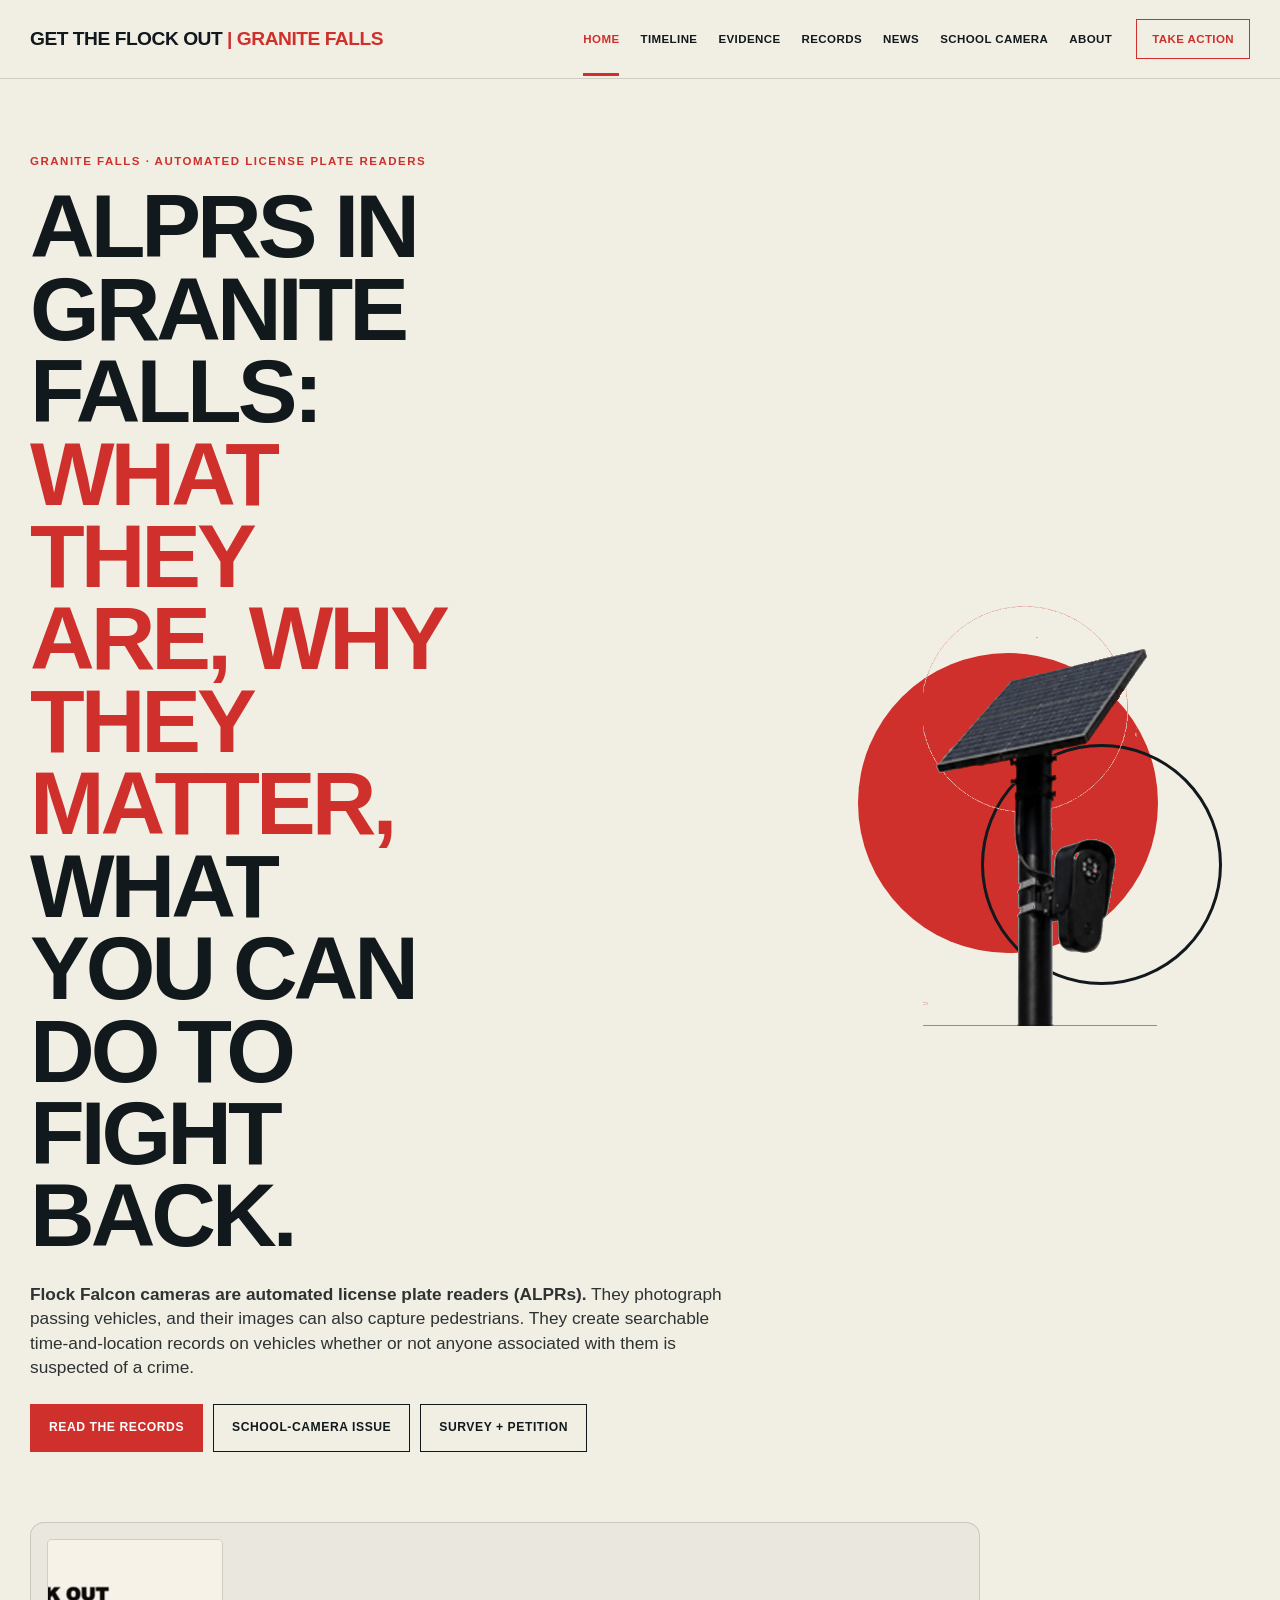
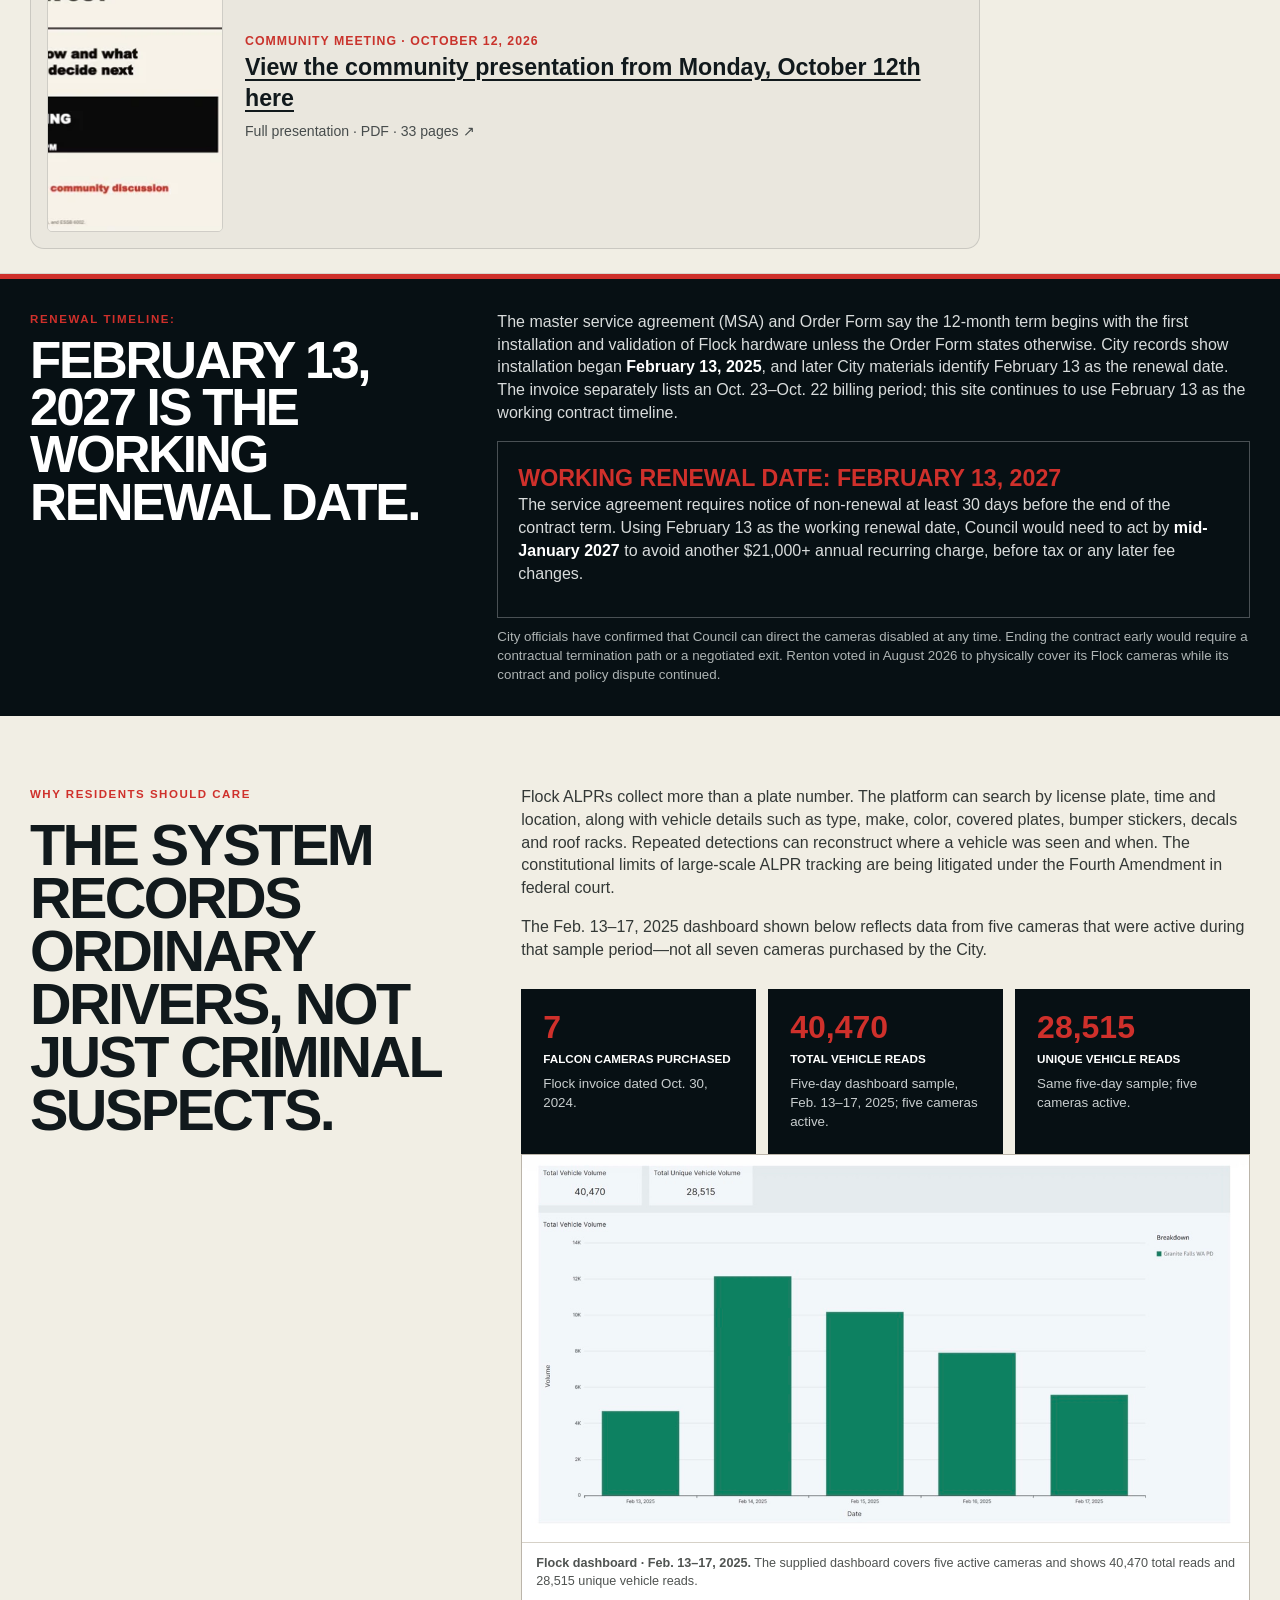
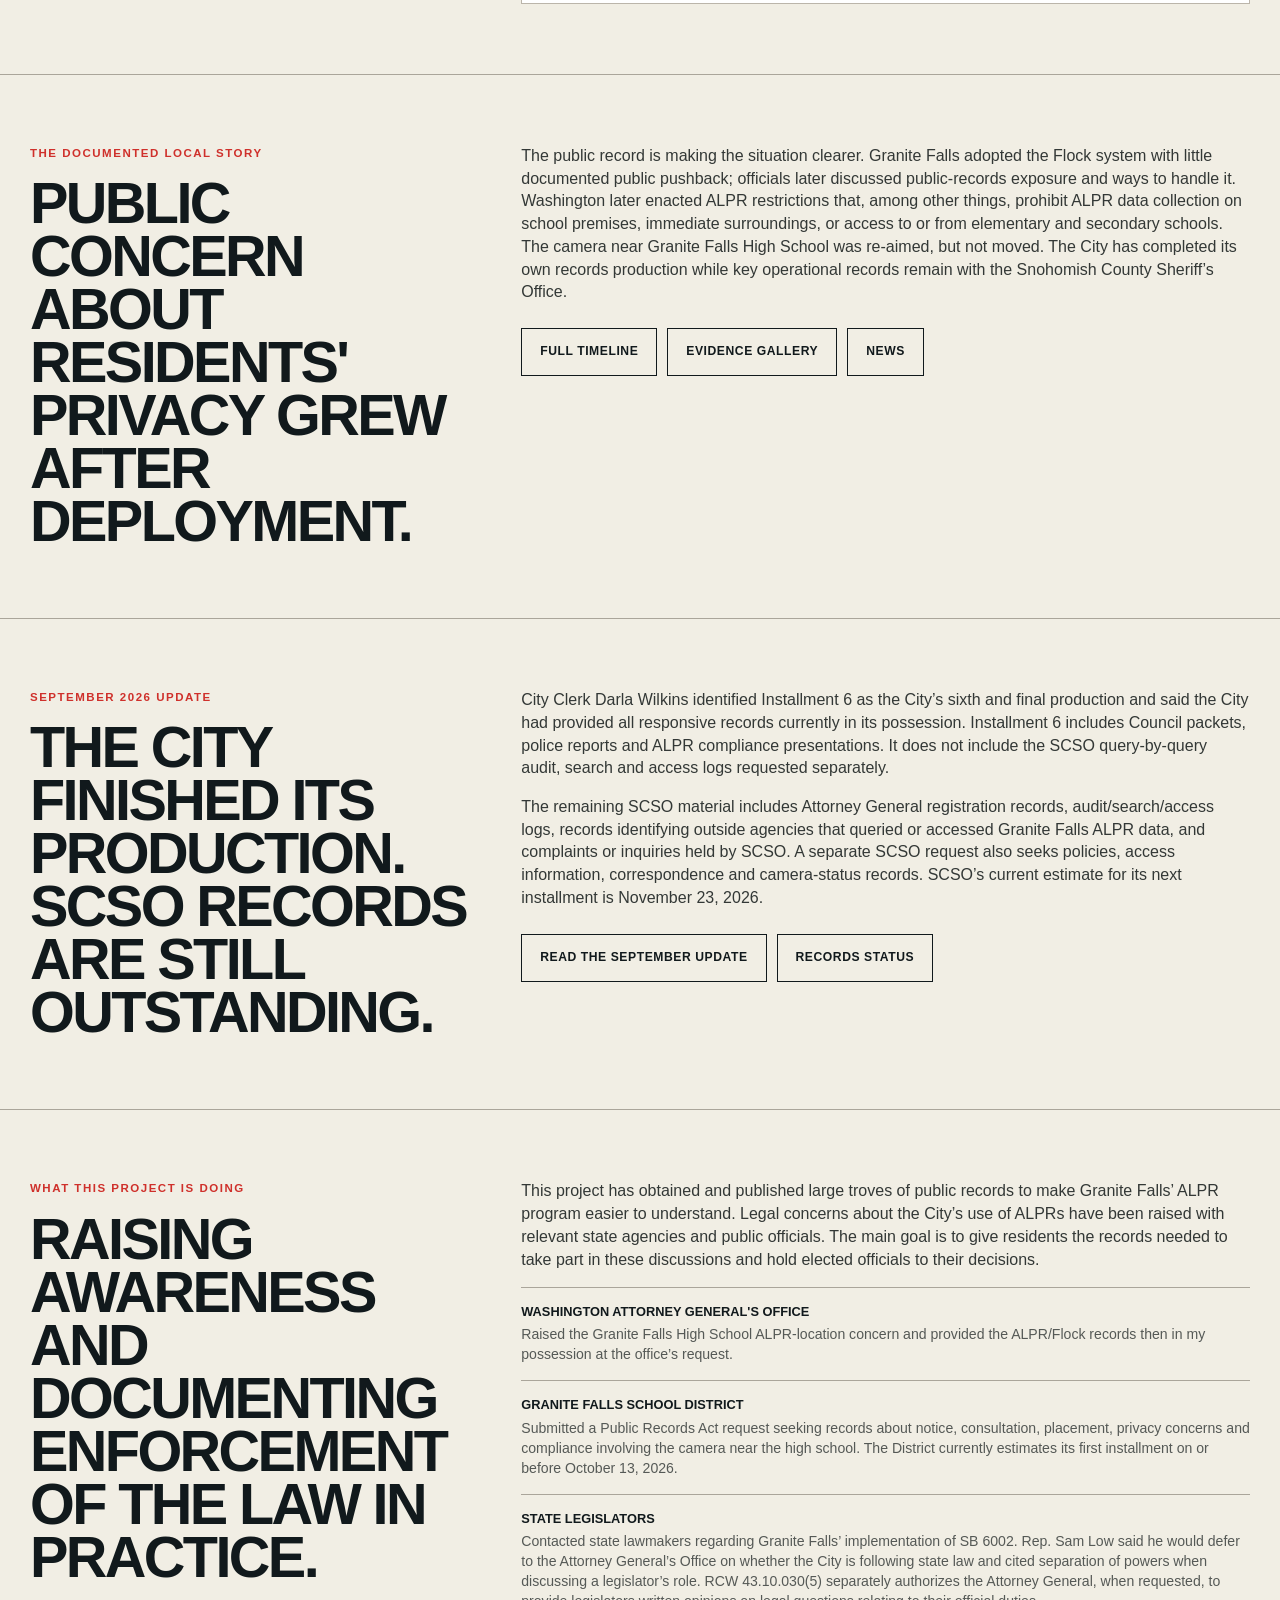
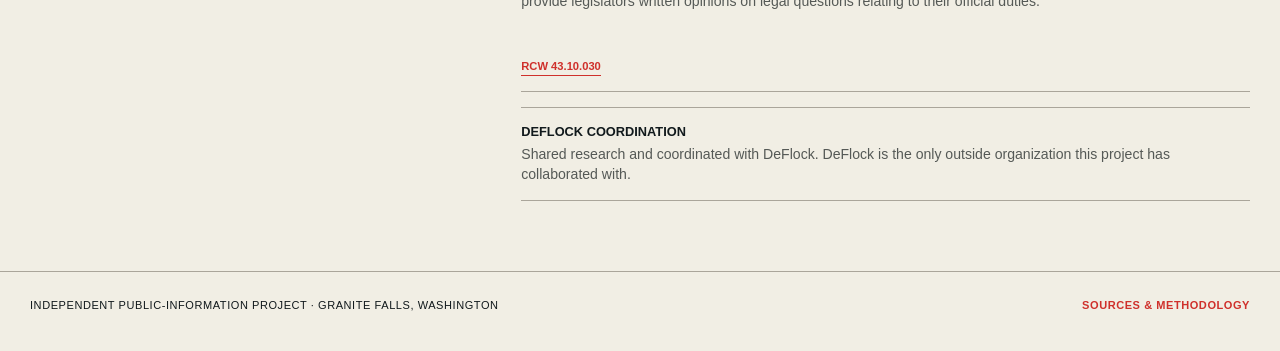
==== commit f36050d6: "Add files via upload" ====
--- a/index.html
+++ b/index.html
@@ -12,7 +12,7 @@
 .community-presentation .presentation-meta { display:block; font-size: .88rem; opacity: .75; margin-top: .5em; }
 @media (max-width: 520px) { .community-presentation .presentation-card { gap: 14px; padding: 12px; } .community-presentation .presentation-thumb { width: 112px; } }
 </style></head><body><header><div class="wrap nav"><a class="brand" href="index.html">Get the Flock Out <span>| Granite Falls</span></a><nav aria-label="Primary" class="navlinks"><a class="active" href="index.html">Home</a><a href="timeline.html">Timeline</a><a href="evidence.html">Evidence</a><a href="records.html">Records</a><a href="reporting.html">News</a><a href="school-camera.html">School camera</a><a href="about.html">About</a><a class="take" href="action.html">Take action</a></nav></div></header><main><section class="hero"><div class="wrap hero-grid"><div class="hero-copy"><div class="eyebrow">Granite Falls · automated license plate readers</div><h1>ALPRs in Granite Falls: <span class="red">what they are, why they matter,</span> what you can do to fight back.</h1><p class="lede"><strong>Flock Falcon cameras are automated license plate readers (ALPRs).</strong> They photograph passing vehicles, and their images can also capture pedestrians. They create searchable time-and-location records on vehicles whether or not anyone associated with them is suspected of a crime.</p><div class="cta-row"><a class="btn primary" href="evidence.html">Read the records</a><a class="btn" href="school-camera.html">School-camera issue</a><a class="btn" href="action.html#survey">Survey + petition</a></div></div><div aria-hidden="true" class="hero-art"><img alt="" src="assets/flock-camera.png"/></div></div></section>
-<section class="community-presentation" aria-label="October 12 community presentation"><div class="wrap"><a class="presentation-card" href="docs/community-presentation-2026-10-12.pdf" target="_blank" rel="noopener" aria-label="View the community presentation from Monday, October 12th here (33-page PDF)"><img class="presentation-thumb" src="assets/community-presentation-2026-10-12.webp" alt="Cover slide of the October 12 Granite Falls community presentation" width="520" height="293" loading="lazy"/><span><span class="presentation-label">Community meeting · October 12, 2026</span><span class="presentation-title">View the community presentation from Monday, October 12th here</span><span class="presentation-meta">Full presentation · PDF · 33 pages ↗</span></span></a></div></section>
+<section class="community-presentation" aria-label="October 12 community presentation"><div class="wrap"><a class="presentation-card" href="community-presentation-2026-10-12.pdf" target="_blank" rel="noopener" aria-label="View the community presentation from Monday, October 12th here (33-page PDF)"><img class="presentation-thumb" src="community-presentation-2026-10-12.webp" alt="Cover slide of the October 12 Granite Falls community presentation" width="520" height="293" loading="lazy"/><span><span class="presentation-label">Community meeting · October 12, 2026</span><span class="presentation-title">View the community presentation from Monday, October 12th here</span><span class="presentation-meta">Full presentation · PDF · 33 pages ↗</span></span></a></div></section>
 <section class="deadline"><div class="wrap deadline-grid"><div><div class="label">Renewal timeline:</div><h2>February 13, 2027 is the working renewal date.</h2></div><div><p>The master service agreement (MSA) and Order Form say the 12-month term begins with the first installation and validation of Flock hardware unless the Order Form states otherwise. City records show installation began <strong>February 13, 2025</strong>, and later City materials identify February 13 as the renewal date. The invoice separately lists an Oct. 23–Oct. 22 billing period; this site continues to use February 13 as the working contract timeline.</p><div class="datebox"><b>Working renewal date: February 13, 2027</b><p>The service agreement requires notice of non-renewal at least 30 days before the end of the contract term. Using February 13 as the working renewal date, Council would need to act by <strong>mid-January 2027</strong> to avoid another $21,000+ annual recurring charge, before tax or any later fee changes.</p></div><small>City officials have confirmed that Council can direct the cameras disabled at any time. Ending the contract early would require a contractual termination path or a negotiated exit. <a href="reporting.html">Renton voted in August 2026 to physically cover its Flock cameras</a> while its contract and policy dispute continued.</small></div></div></section>
 <section class="section"><div class="wrap section-grid"><div><div class="section-sub">Why residents should care</div><h2>The system records ordinary drivers, not just criminal suspects.</h2></div><div class="copy"><p>Flock ALPRs collect more than a plate number. The platform can search by license plate, time and location, along with vehicle details such as type, make, color, covered plates, bumper stickers, decals and roof racks. Repeated detections can reconstruct where a vehicle was seen and when. The constitutional limits of large-scale ALPR tracking are being litigated under the Fourth Amendment in federal court.</p><p>The Feb. 13–17, 2025 dashboard shown below reflects data from five cameras that were active during that sample period—not all seven cameras purchased by the City.</p><div class="fact-grid"><div class="fact"><strong>7</strong><span>Falcon cameras purchased</span><small>Flock invoice dated Oct. 30, 2024.</small></div><div class="fact"><strong>40,470</strong><span>Total vehicle reads</span><small>Five-day dashboard sample, Feb. 13–17, 2025; five cameras active.</small></div><div class="fact"><strong>28,515</strong><span>Unique vehicle reads</span><small>Same five-day sample; five cameras active.</small></div></div><figure class="shot wide"><img alt="Evidence screenshot" class="zoom" decoding="async" loading="lazy" src="assets/volume-total.jpg"/><figcaption><b>Flock dashboard · Feb. 13–17, 2025.</b> The supplied dashboard covers five active cameras and shows 40,470 total reads and 28,515 unique vehicle reads.</figcaption></figure></div></div></section>
 <section class="section"><div class="wrap section-grid"><div><div class="section-sub">The documented local story</div><h2>Public concern about residents' privacy grew after deployment.</h2></div><div class="copy"><p>The public record is making the situation clearer. Granite Falls adopted the Flock system with little documented public pushback; officials later discussed public-records exposure and ways to handle it. Washington later enacted ALPR restrictions that, among other things, prohibit ALPR data collection on school premises, immediate surroundings, or access to or from elementary and secondary schools. The camera near Granite Falls High School was re-aimed, but not moved. The City has completed its own records production while key operational records remain with the Snohomish County Sheriff’s Office.</p><div class="cta-row"><a class="btn" href="timeline.html">Full timeline</a><a class="btn" href="evidence.html">Evidence gallery</a><a class="btn" href="reporting.html">News</a></div></div></div></section><section class="section"><div class="wrap section-grid"><div><div class="section-sub">September 2026 update</div><h2>The City finished its production. SCSO records are still outstanding.</h2></div><div class="copy"><p>City Clerk Darla Wilkins identified Installment 6 as the City’s sixth and final production and said the City had provided all responsive records currently in its possession. Installment 6 includes Council packets, police reports and ALPR compliance presentations. It does not include the SCSO query-by-query audit, search and access logs requested separately.</p><p>The remaining SCSO material includes Attorney General registration records, audit/search/access logs, records identifying outside agencies that queried or accessed Granite Falls ALPR data, and complaints or inquiries held by SCSO. A separate SCSO request also seeks policies, access information, correspondence and camera-status records. SCSO’s current estimate for its next installment is November 23, 2026.</p><div class="cta-row"><a class="btn" href="evidence.html">Read the September update</a><a class="btn" href="records.html">Records status</a></div></div></div></section>
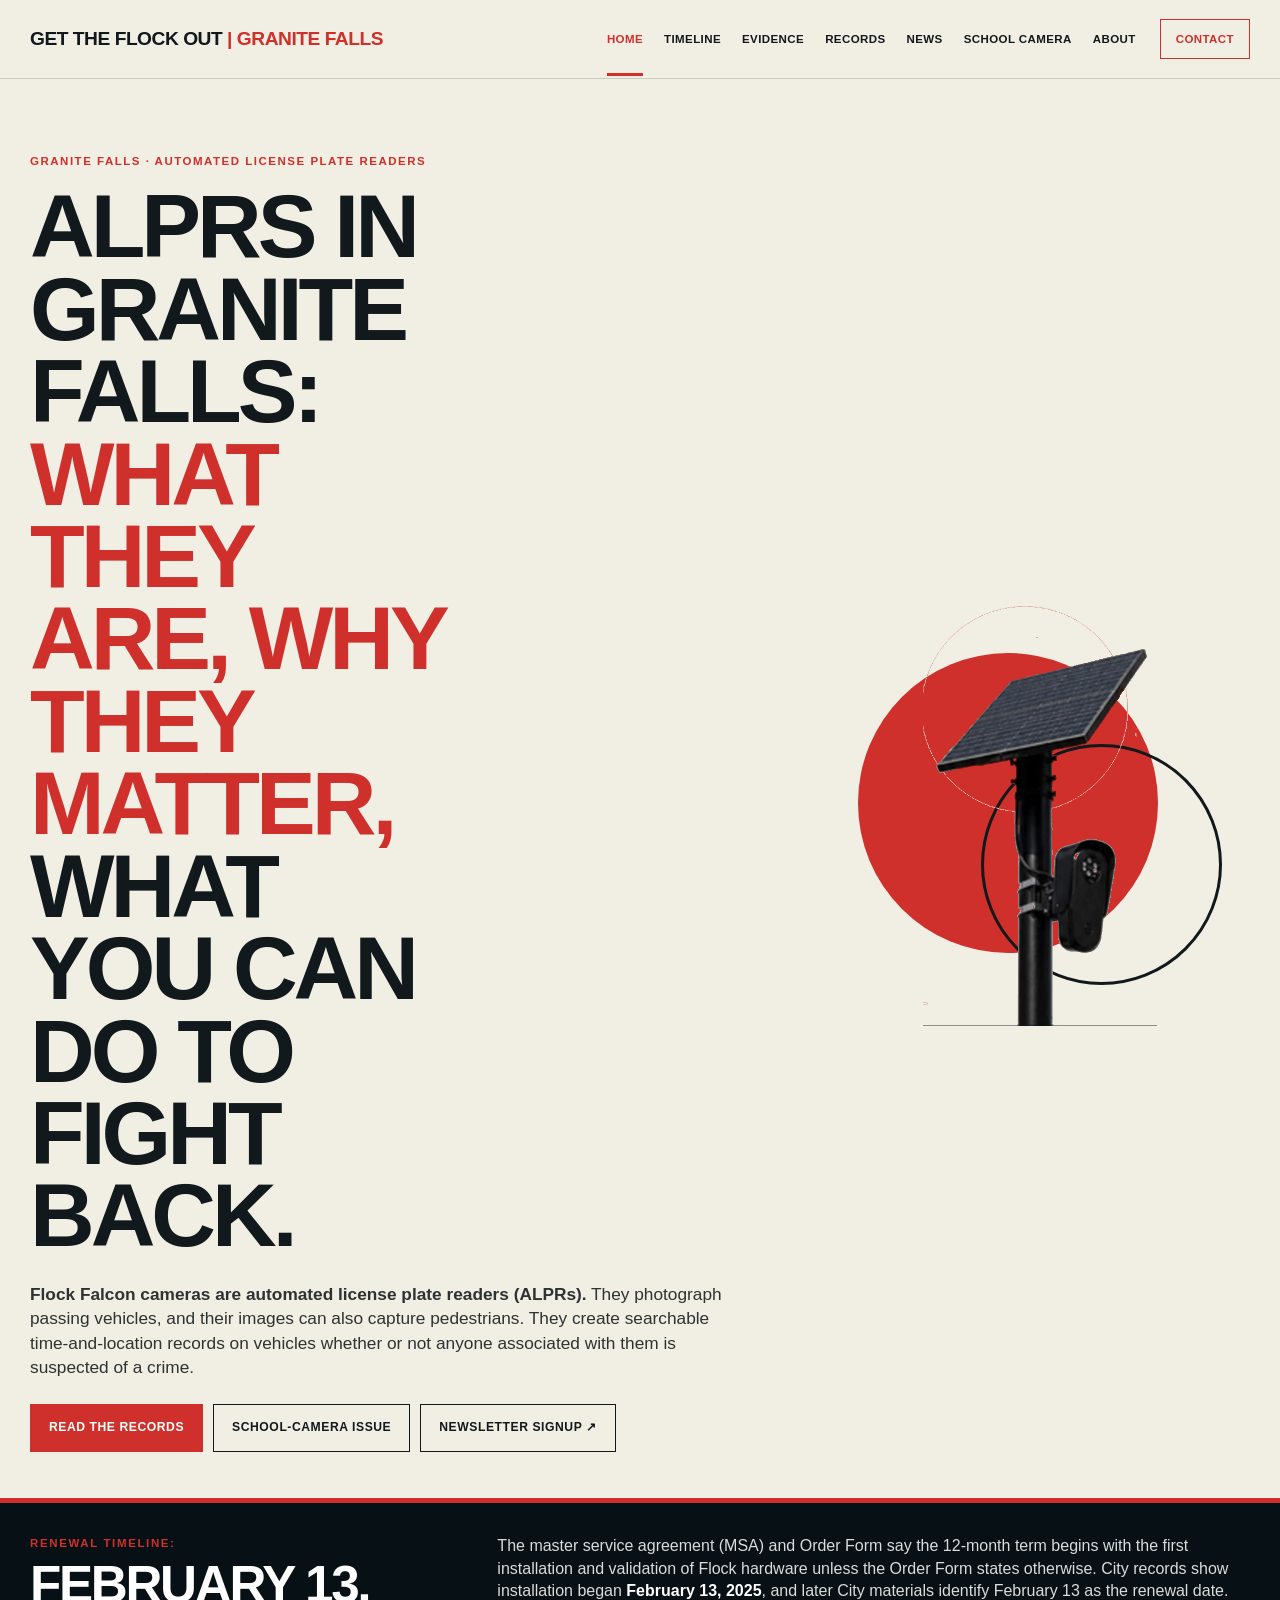
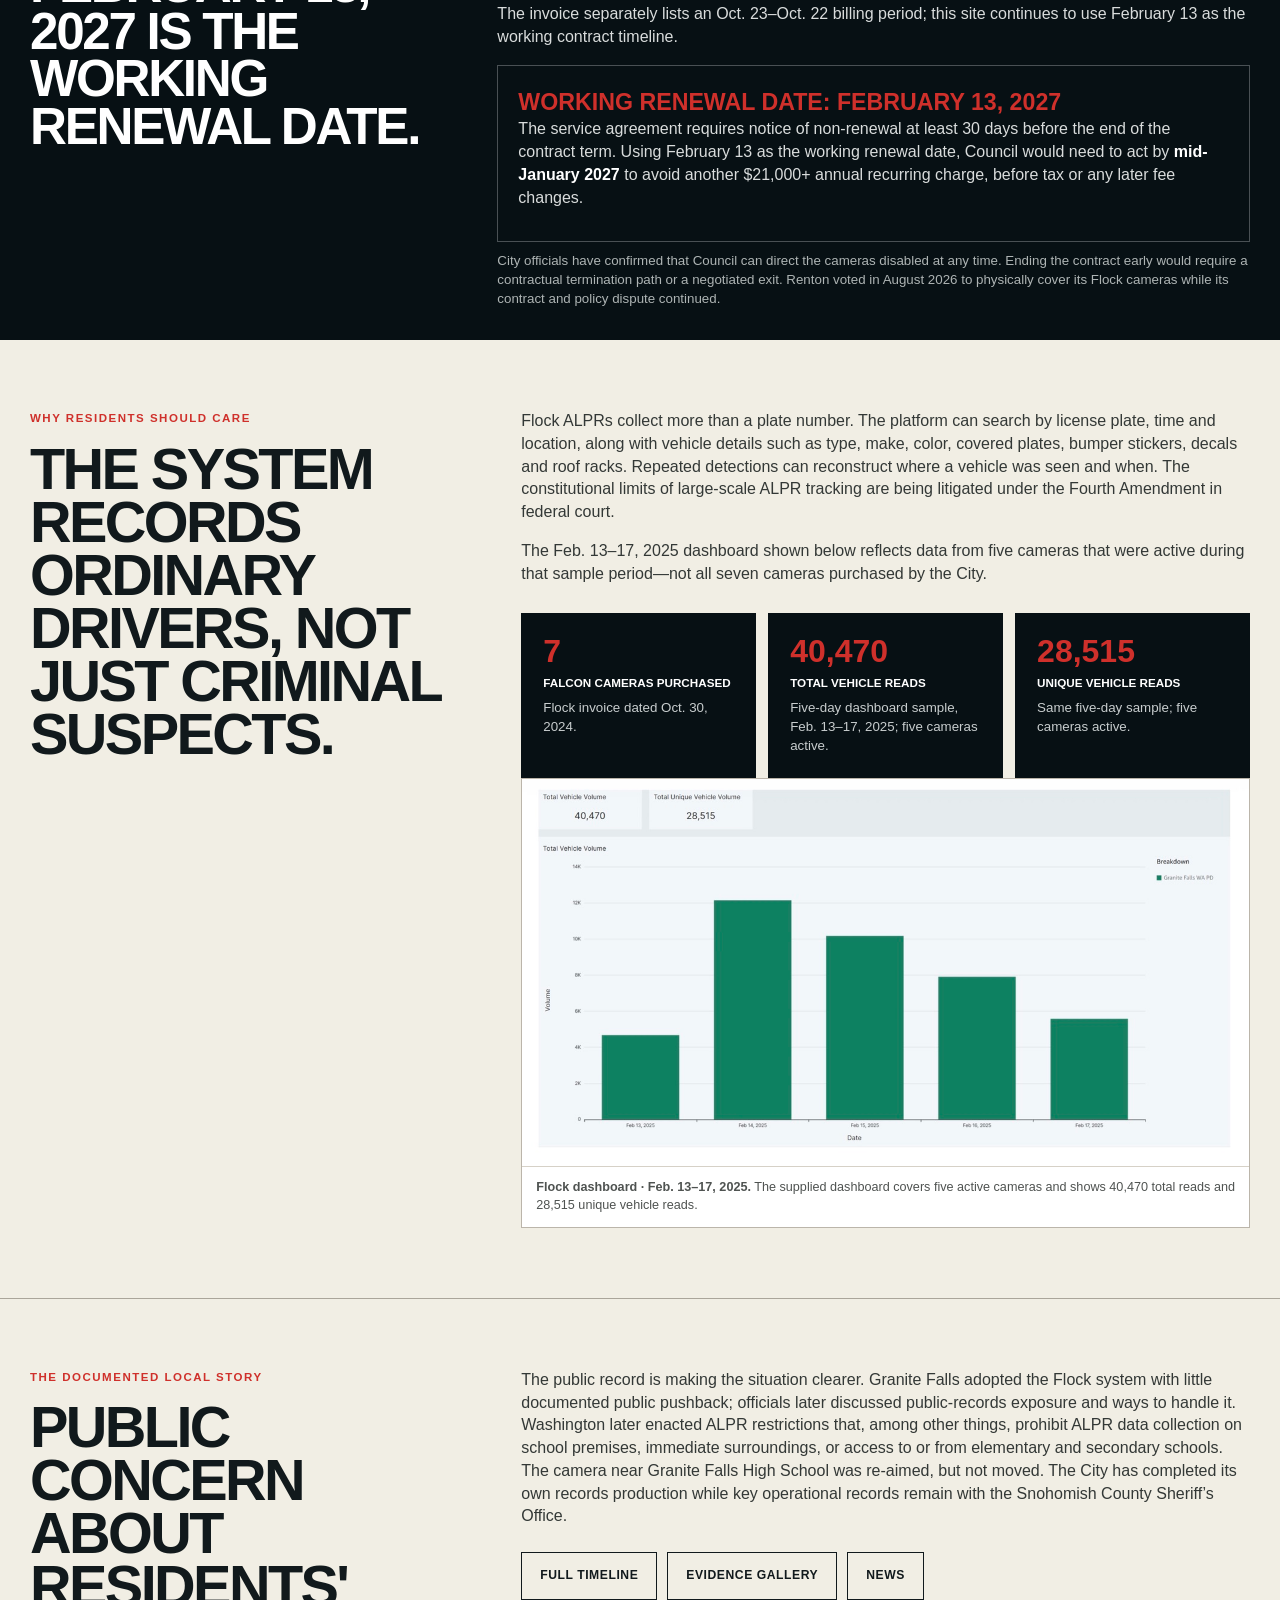
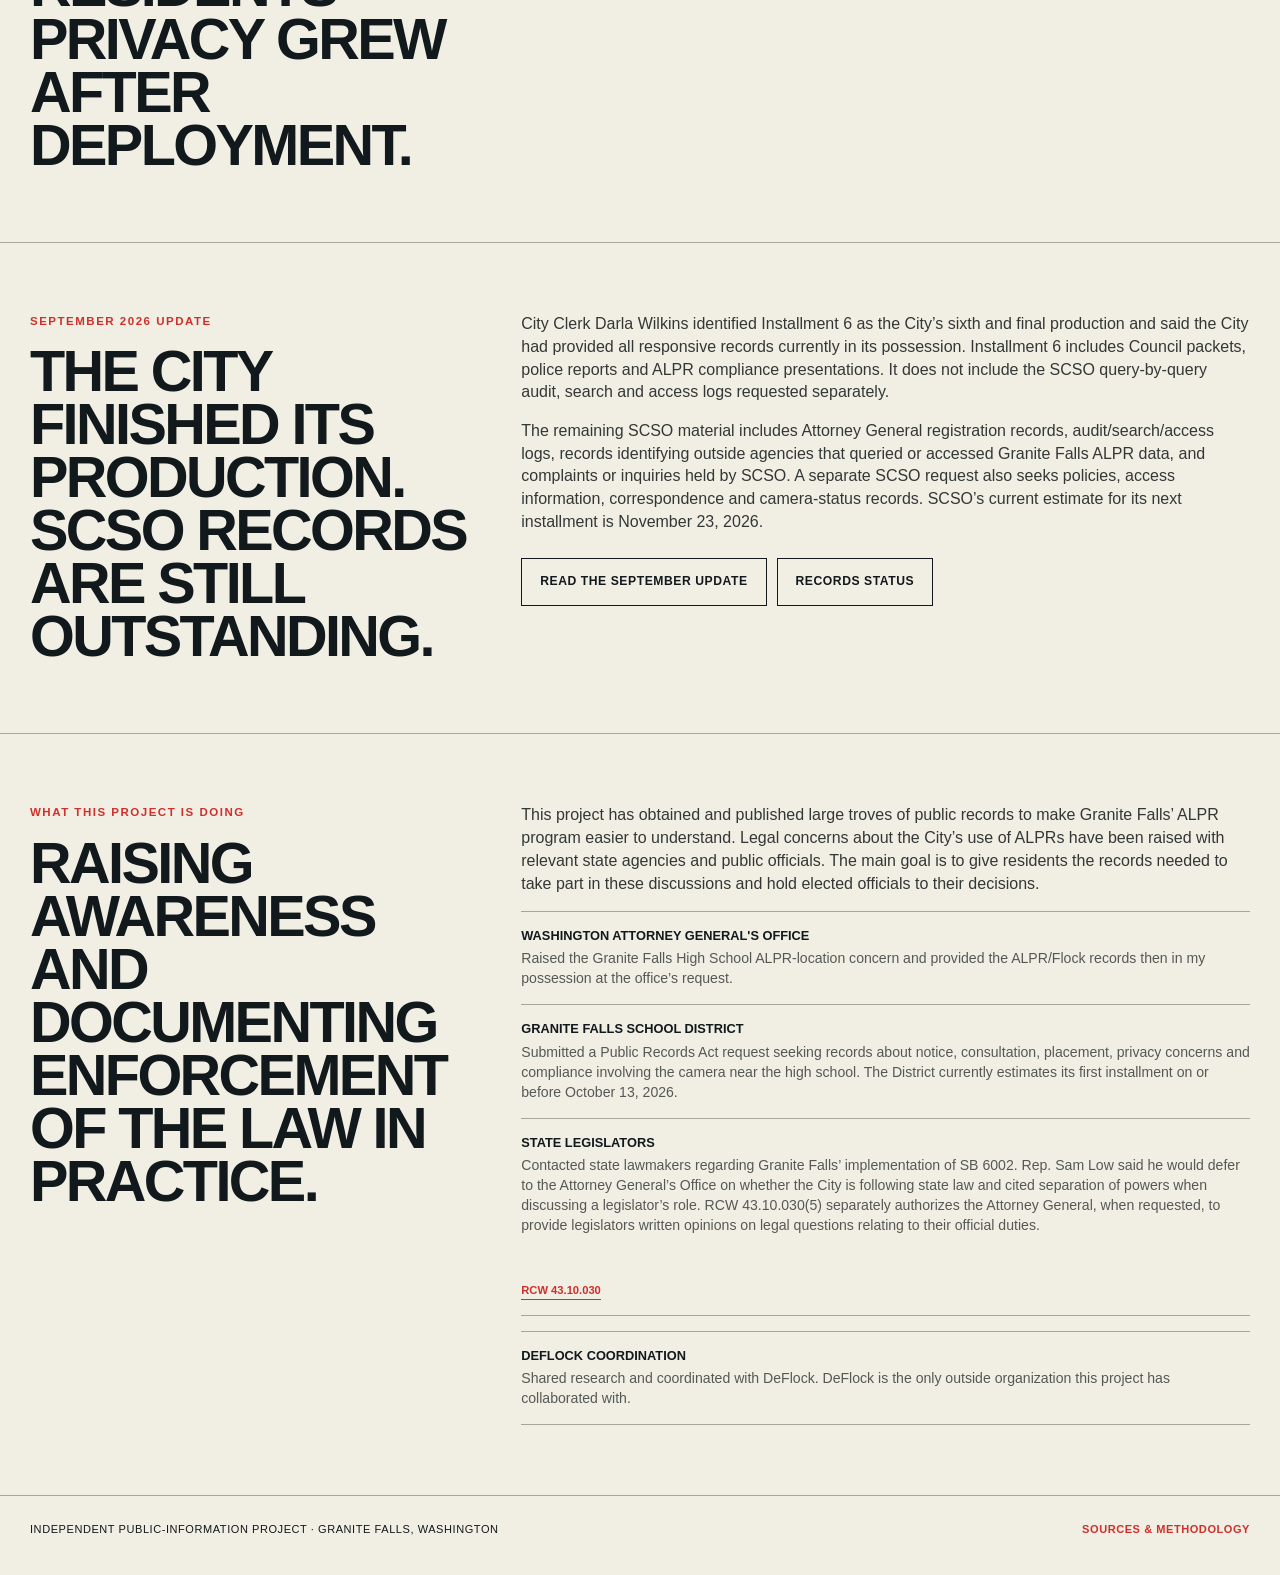
==== commit 06a784b7: "Add files via upload" ====
--- a/index.html
+++ b/index.html
@@ -1,19 +1,8 @@
-<!DOCTYPE html>
-<html lang="en"><head><meta charset="utf-8"/><meta content="width=device-width,initial-scale=1" name="viewport"/><meta content="Granite Falls ALPR records, Flock contract timeline, school-camera questions, public records and community action." name="description"/><title>Get the Flock Out | Granite Falls</title><link href="site.css" rel="stylesheet"/><style>
-/* October 12 community presentation homepage feature */
-.community-presentation { padding: 24px 0; border-bottom: 1px solid rgba(127,127,127,.22); }
-.community-presentation a { color: inherit; text-decoration: none; }
-.community-presentation .presentation-card { display: flex; align-items: center; gap: 22px; max-width: 950px; border: 1px solid rgba(127,127,127,.3); border-radius: 14px; padding: 16px; background: rgba(127,127,127,.055); transition: border-color .2s, transform .2s; }
-.community-presentation .presentation-card:hover { border-color: #c9332c; transform: translateY(-2px); }
-.community-presentation .presentation-card:focus-visible { outline: 3px solid #c9332c; outline-offset: 3px; }
-.community-presentation .presentation-thumb { display: block; width: 176px; max-width: 35%; aspect-ratio: 16 / 9; object-fit: cover; border-radius: 5px; border: 1px solid rgba(127,127,127,.25); flex-shrink: 0; }
-.community-presentation .presentation-label { font-size: .77rem; letter-spacing: .08em; font-weight: 800; text-transform: uppercase; color: #c9332c; margin-bottom: .5em; }
-.community-presentation .presentation-title { display: block; font-weight: 800; font-size: clamp(1.05rem, 2.3vw, 1.45rem); line-height: 1.35; text-decoration: underline; text-underline-offset: .18em; }
-.community-presentation .presentation-meta { display:block; font-size: .88rem; opacity: .75; margin-top: .5em; }
-@media (max-width: 520px) { .community-presentation .presentation-card { gap: 14px; padding: 12px; } .community-presentation .presentation-thumb { width: 112px; } }
-</style></head><body><header><div class="wrap nav"><a class="brand" href="index.html">Get the Flock Out <span>| Granite Falls</span></a><nav aria-label="Primary" class="navlinks"><a class="active" href="index.html">Home</a><a href="timeline.html">Timeline</a><a href="evidence.html">Evidence</a><a href="records.html">Records</a><a href="reporting.html">News</a><a href="school-camera.html">School camera</a><a href="about.html">About</a><a class="take" href="action.html">Take action</a></nav></div></header><main><section class="hero"><div class="wrap hero-grid"><div class="hero-copy"><div class="eyebrow">Granite Falls · automated license plate readers</div><h1>ALPRs in Granite Falls: <span class="red">what they are, why they matter,</span> what you can do to fight back.</h1><p class="lede"><strong>Flock Falcon cameras are automated license plate readers (ALPRs).</strong> They photograph passing vehicles, and their images can also capture pedestrians. They create searchable time-and-location records on vehicles whether or not anyone associated with them is suspected of a crime.</p><div class="cta-row"><a class="btn primary" href="evidence.html">Read the records</a><a class="btn" href="school-camera.html">School-camera issue</a><a class="btn" href="action.html#survey">Survey + petition</a></div></div><div aria-hidden="true" class="hero-art"><img alt="" src="assets/flock-camera.png"/></div></div></section>
-<section class="community-presentation" aria-label="October 12 community presentation"><div class="wrap"><a class="presentation-card" href="community-presentation-2026-10-12.pdf" target="_blank" rel="noopener" aria-label="View the community presentation from Monday, October 12th here (33-page PDF)"><img class="presentation-thumb" src="community-presentation-2026-10-12.webp" alt="Cover slide of the October 12 Granite Falls community presentation" width="520" height="293" loading="lazy"/><span><span class="presentation-label">Community meeting · October 12, 2026</span><span class="presentation-title">View the community presentation from Monday, October 12th here</span><span class="presentation-meta">Full presentation · PDF · 33 pages ↗</span></span></a></div></section>
+<!DOCTYPE html><html lang="en"><head><meta charset="utf-8"/><meta name="viewport" content="width=device-width,initial-scale=1"/><meta name="description" content="Granite Falls ALPR records, Flock contract timeline, school-camera questions, public records and community action."/><title>Get the Flock Out | Granite Falls</title><link href="site.css" rel="stylesheet"/></head><body><header><div class="wrap nav"><a class="brand" href="index.html">Get the Flock Out <span>| Granite Falls</span></a><nav aria-label="Primary" class="navlinks"><a class="active" href="index.html">Home</a><a href="timeline.html">Timeline</a><a href="evidence.html">Evidence</a><a href="records.html">Records</a><a href="reporting.html">News</a><a href="school-camera.html">School camera</a><a href="about.html">About</a><a class="take" href="action.html">Contact</a></nav></div></header><main>
+<section class="hero"><div class="wrap hero-grid"><div class="hero-copy"><div class="eyebrow">Granite Falls · automated license plate readers</div><h1>ALPRs in Granite Falls: <span class="red">what they are, why they matter,</span> what you can do to fight back.</h1><p class="lede"><strong>Flock Falcon cameras are automated license plate readers (ALPRs).</strong> They photograph passing vehicles, and their images can also capture pedestrians. They create searchable time-and-location records on vehicles whether or not anyone associated with them is suspected of a crime.</p><div class="cta-row"><a class="btn primary" href="evidence.html">Read the records</a><a class="btn" href="school-camera.html">School-camera issue</a><a class="btn" href="https://forms.gle/C1gKhPEkgB7UE6nZA" target="_blank" rel="noopener noreferrer">Newsletter signup ↗</a></div></div><div aria-hidden="true" class="hero-art"><img alt="" src="assets/flock-camera.png"/></div></div></section>
 <section class="deadline"><div class="wrap deadline-grid"><div><div class="label">Renewal timeline:</div><h2>February 13, 2027 is the working renewal date.</h2></div><div><p>The master service agreement (MSA) and Order Form say the 12-month term begins with the first installation and validation of Flock hardware unless the Order Form states otherwise. City records show installation began <strong>February 13, 2025</strong>, and later City materials identify February 13 as the renewal date. The invoice separately lists an Oct. 23–Oct. 22 billing period; this site continues to use February 13 as the working contract timeline.</p><div class="datebox"><b>Working renewal date: February 13, 2027</b><p>The service agreement requires notice of non-renewal at least 30 days before the end of the contract term. Using February 13 as the working renewal date, Council would need to act by <strong>mid-January 2027</strong> to avoid another $21,000+ annual recurring charge, before tax or any later fee changes.</p></div><small>City officials have confirmed that Council can direct the cameras disabled at any time. Ending the contract early would require a contractual termination path or a negotiated exit. <a href="reporting.html">Renton voted in August 2026 to physically cover its Flock cameras</a> while its contract and policy dispute continued.</small></div></div></section>
 <section class="section"><div class="wrap section-grid"><div><div class="section-sub">Why residents should care</div><h2>The system records ordinary drivers, not just criminal suspects.</h2></div><div class="copy"><p>Flock ALPRs collect more than a plate number. The platform can search by license plate, time and location, along with vehicle details such as type, make, color, covered plates, bumper stickers, decals and roof racks. Repeated detections can reconstruct where a vehicle was seen and when. The constitutional limits of large-scale ALPR tracking are being litigated under the Fourth Amendment in federal court.</p><p>The Feb. 13–17, 2025 dashboard shown below reflects data from five cameras that were active during that sample period—not all seven cameras purchased by the City.</p><div class="fact-grid"><div class="fact"><strong>7</strong><span>Falcon cameras purchased</span><small>Flock invoice dated Oct. 30, 2024.</small></div><div class="fact"><strong>40,470</strong><span>Total vehicle reads</span><small>Five-day dashboard sample, Feb. 13–17, 2025; five cameras active.</small></div><div class="fact"><strong>28,515</strong><span>Unique vehicle reads</span><small>Same five-day sample; five cameras active.</small></div></div><figure class="shot wide"><img alt="Evidence screenshot" class="zoom" decoding="async" loading="lazy" src="assets/volume-total.jpg"/><figcaption><b>Flock dashboard · Feb. 13–17, 2025.</b> The supplied dashboard covers five active cameras and shows 40,470 total reads and 28,515 unique vehicle reads.</figcaption></figure></div></div></section>
-<section class="section"><div class="wrap section-grid"><div><div class="section-sub">The documented local story</div><h2>Public concern about residents' privacy grew after deployment.</h2></div><div class="copy"><p>The public record is making the situation clearer. Granite Falls adopted the Flock system with little documented public pushback; officials later discussed public-records exposure and ways to handle it. Washington later enacted ALPR restrictions that, among other things, prohibit ALPR data collection on school premises, immediate surroundings, or access to or from elementary and secondary schools. The camera near Granite Falls High School was re-aimed, but not moved. The City has completed its own records production while key operational records remain with the Snohomish County Sheriff’s Office.</p><div class="cta-row"><a class="btn" href="timeline.html">Full timeline</a><a class="btn" href="evidence.html">Evidence gallery</a><a class="btn" href="reporting.html">News</a></div></div></div></section><section class="section"><div class="wrap section-grid"><div><div class="section-sub">September 2026 update</div><h2>The City finished its production. SCSO records are still outstanding.</h2></div><div class="copy"><p>City Clerk Darla Wilkins identified Installment 6 as the City’s sixth and final production and said the City had provided all responsive records currently in its possession. Installment 6 includes Council packets, police reports and ALPR compliance presentations. It does not include the SCSO query-by-query audit, search and access logs requested separately.</p><p>The remaining SCSO material includes Attorney General registration records, audit/search/access logs, records identifying outside agencies that queried or accessed Granite Falls ALPR data, and complaints or inquiries held by SCSO. A separate SCSO request also seeks policies, access information, correspondence and camera-status records. SCSO’s current estimate for its next installment is November 23, 2026.</p><div class="cta-row"><a class="btn" href="evidence.html">Read the September update</a><a class="btn" href="records.html">Records status</a></div></div></div></section>
-<section class="section"><div class="wrap section-grid"><div><div class="section-sub">What this project is doing</div><h2>Raising awareness and documenting enforcement of the law in practice.</h2></div><div class="copy"><p>This project has obtained and published large troves of public records to make Granite Falls’ ALPR program easier to understand. Legal concerns about the City’s use of ALPRs have been raised with relevant state agencies and public officials. The main goal is to give residents the records needed to take part in these discussions and hold elected officials to their decisions.</p><div class="project-list"><div><b>Washington Attorney General's Office</b><p>Raised the Granite Falls High School ALPR-location concern and provided the ALPR/Flock records then in my possession at the office’s request.</p></div><div><b>Granite Falls School District</b><p>Submitted a Public Records Act request seeking records about notice, consultation, placement, privacy concerns and compliance involving the camera near the high school. The District currently estimates its first installment on or before October 13, 2026.</p></div><div><b>State legislators</b><p>Contacted state lawmakers regarding Granite Falls’ implementation of SB 6002. Rep. Sam Low said he would defer to the Attorney General’s Office on whether the City is following state law and cited separation of powers when discussing a legislator’s role. RCW 43.10.030(5) separately authorizes the Attorney General, when requested, to provide legislators written opinions on legal questions relating to their official duties.</p><div class="source-links"><a href="https://app.leg.wa.gov/rcw/default.aspx?cite=43.10.030" rel="noopener" target="_blank">RCW 43.10.030</a></div></div><div><b>DeFlock coordination</b><p>Shared research and coordinated with DeFlock. DeFlock is the only outside organization this project has collaborated with.</p></div></div></div></div></section></main><footer><div class="wrap footer-grid"><span>Independent public-information project · Granite Falls, Washington</span><a href="about.html">Sources &amp; methodology</a></div></footer><script src="site.js"></script></body></html>
+<section class="section"><div class="wrap section-grid"><div><div class="section-sub">The documented local story</div><h2>Public concern about residents' privacy grew after deployment.</h2></div><div class="copy"><p>The public record is making the situation clearer. Granite Falls adopted the Flock system with little documented public pushback; officials later discussed public-records exposure and ways to handle it. Washington later enacted ALPR restrictions that, among other things, prohibit ALPR data collection on school premises, immediate surroundings, or access to or from elementary and secondary schools. The camera near Granite Falls High School was re-aimed, but not moved. The City has completed its own records production while key operational records remain with the Snohomish County Sheriff’s Office.</p><div class="cta-row"><a class="btn" href="timeline.html">Full timeline</a><a class="btn" href="evidence.html">Evidence gallery</a><a class="btn" href="reporting.html">News</a></div></div></div></section>
+<section class="section"><div class="wrap section-grid"><div><div class="section-sub">September 2026 update</div><h2>The City finished its production. SCSO records are still outstanding.</h2></div><div class="copy"><p>City Clerk Darla Wilkins identified Installment 6 as the City’s sixth and final production and said the City had provided all responsive records currently in its possession. Installment 6 includes Council packets, police reports and ALPR compliance presentations. It does not include the SCSO query-by-query audit, search and access logs requested separately.</p><p>The remaining SCSO material includes Attorney General registration records, audit/search/access logs, records identifying outside agencies that queried or accessed Granite Falls ALPR data, and complaints or inquiries held by SCSO. A separate SCSO request also seeks policies, access information, correspondence and camera-status records. SCSO’s current estimate for its next installment is November 23, 2026.</p><div class="cta-row"><a class="btn" href="evidence.html">Read the September update</a><a class="btn" href="records.html">Records status</a></div></div></div></section>
+<section class="section"><div class="wrap section-grid"><div><div class="section-sub">What this project is doing</div><h2>Raising awareness and documenting enforcement of the law in practice.</h2></div><div class="copy"><p>This project has obtained and published large troves of public records to make Granite Falls’ ALPR program easier to understand. Legal concerns about the City’s use of ALPRs have been raised with relevant state agencies and public officials. The main goal is to give residents the records needed to take part in these discussions and hold elected officials to their decisions.</p><div class="project-list"><div><b>Washington Attorney General's Office</b><p>Raised the Granite Falls High School ALPR-location concern and provided the ALPR/Flock records then in my possession at the office’s request.</p></div><div><b>Granite Falls School District</b><p>Submitted a Public Records Act request seeking records about notice, consultation, placement, privacy concerns and compliance involving the camera near the high school. The District currently estimates its first installment on or before October 13, 2026.</p></div><div><b>State legislators</b><p>Contacted state lawmakers regarding Granite Falls’ implementation of SB 6002. Rep. Sam Low said he would defer to the Attorney General’s Office on whether the City is following state law and cited separation of powers when discussing a legislator’s role. RCW 43.10.030(5) separately authorizes the Attorney General, when requested, to provide legislators written opinions on legal questions relating to their official duties.</p><div class="source-links"><a href="https://app.leg.wa.gov/rcw/default.aspx?cite=43.10.030" rel="noopener" target="_blank">RCW 43.10.030</a></div></div><div><b>DeFlock coordination</b><p>Shared research and coordinated with DeFlock. DeFlock is the only outside organization this project has collaborated with.</p></div></div></div></div></section>
+</main><footer><div class="wrap footer-grid"><span>Independent public-information project · Granite Falls, Washington</span><a href="about.html">Sources &amp; methodology</a></div></footer><script src="site.js"></script></body></html>
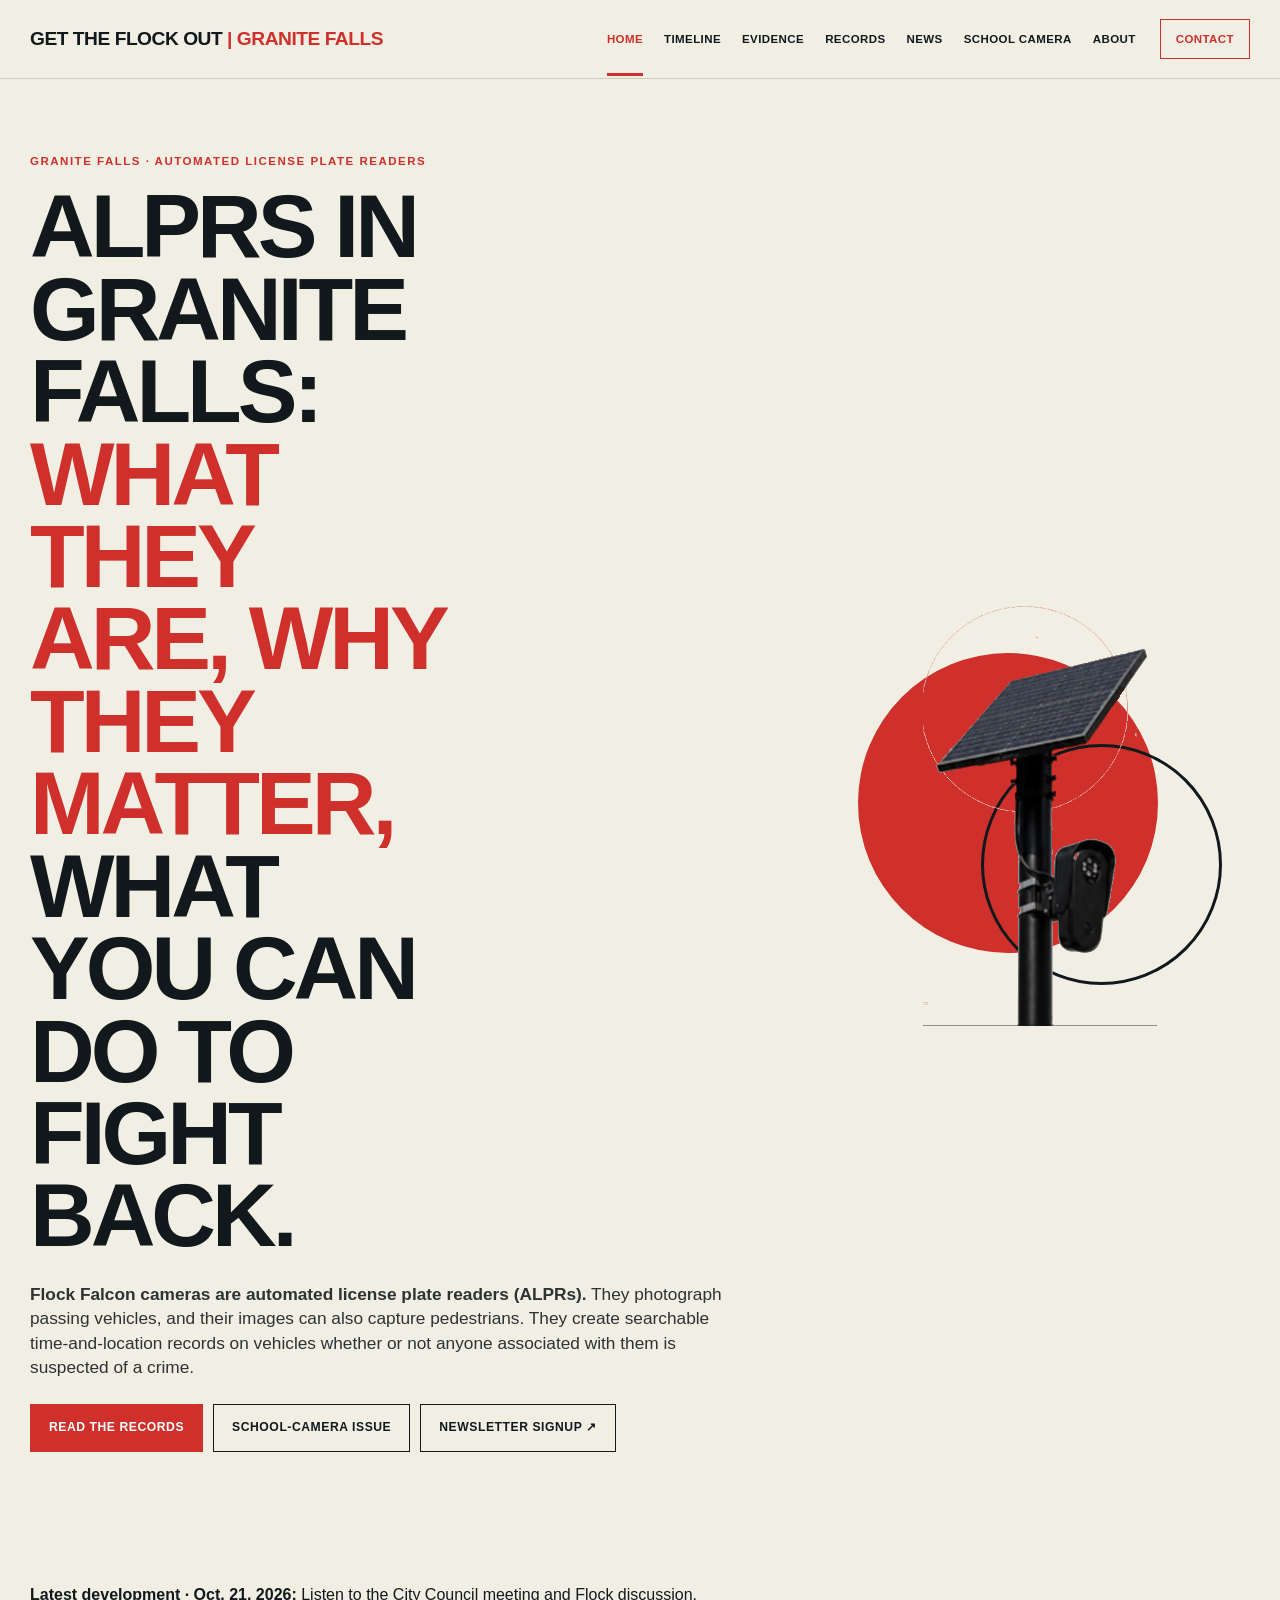
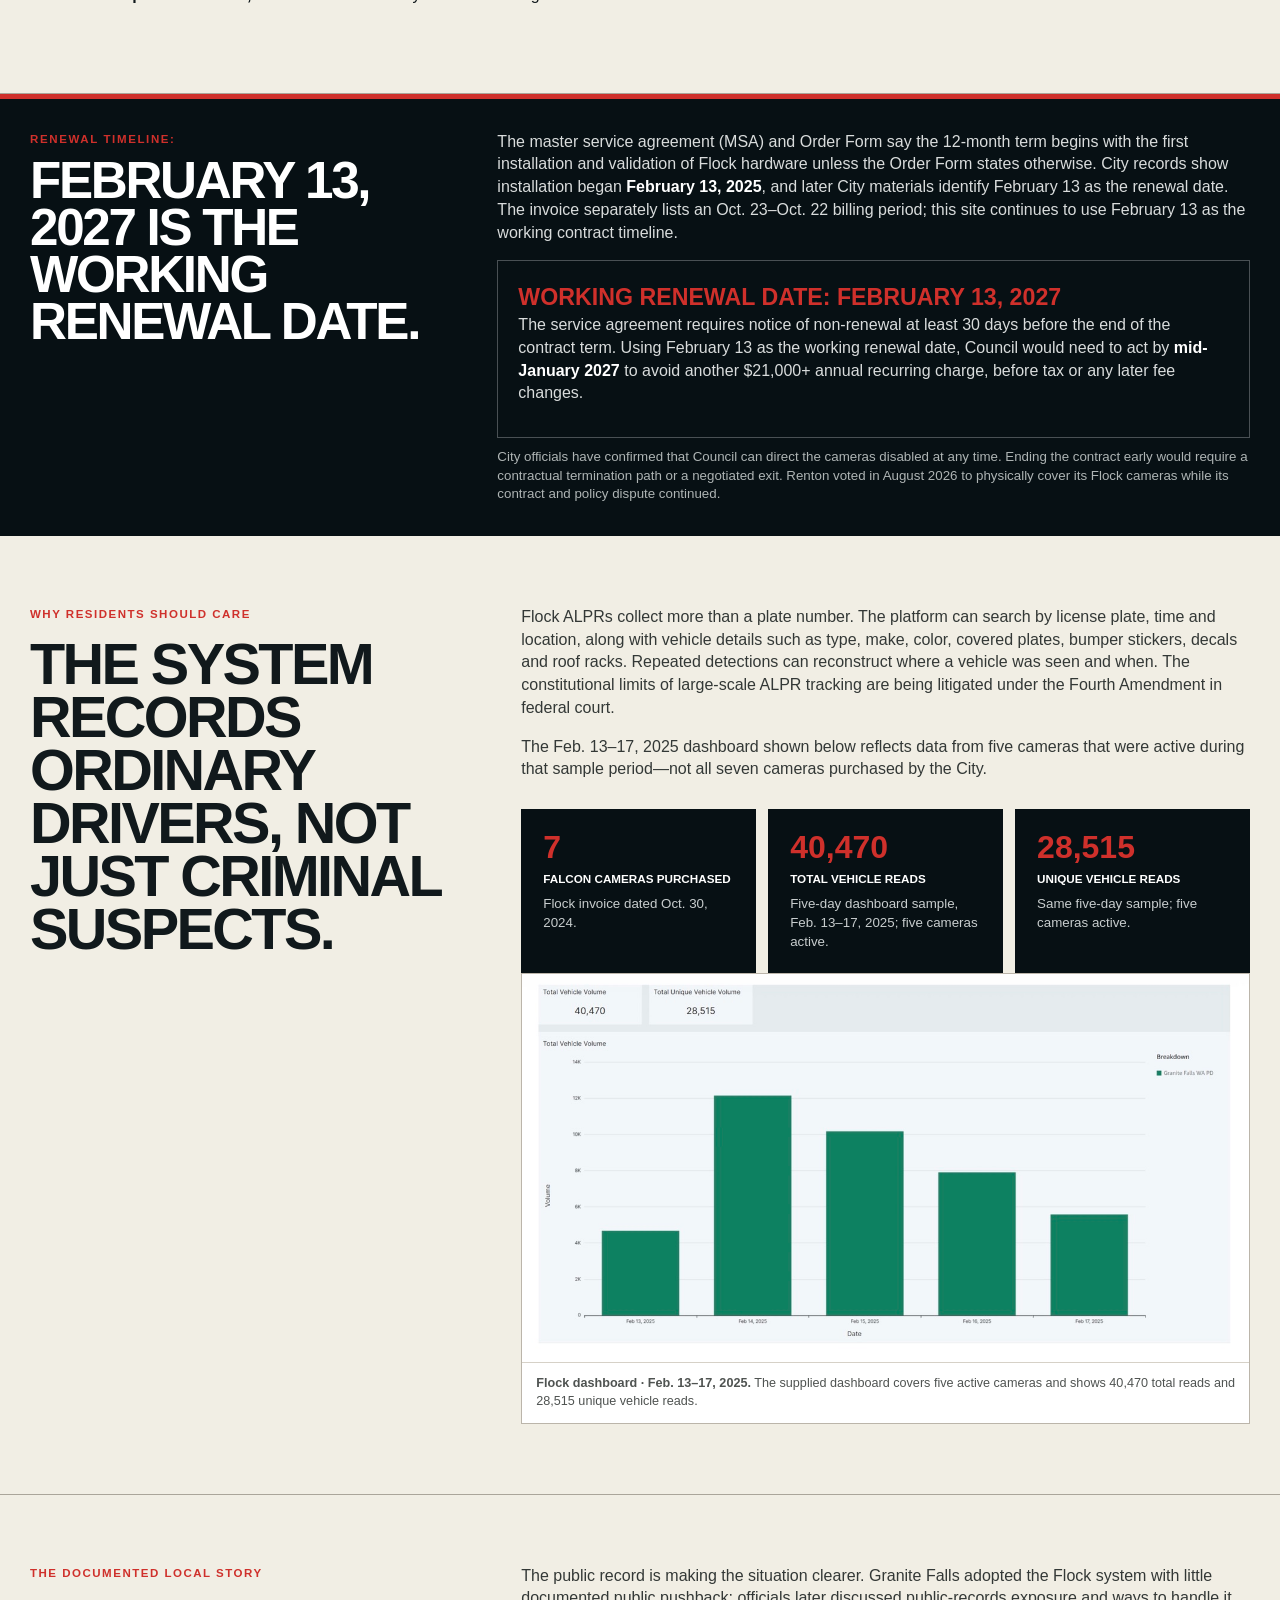
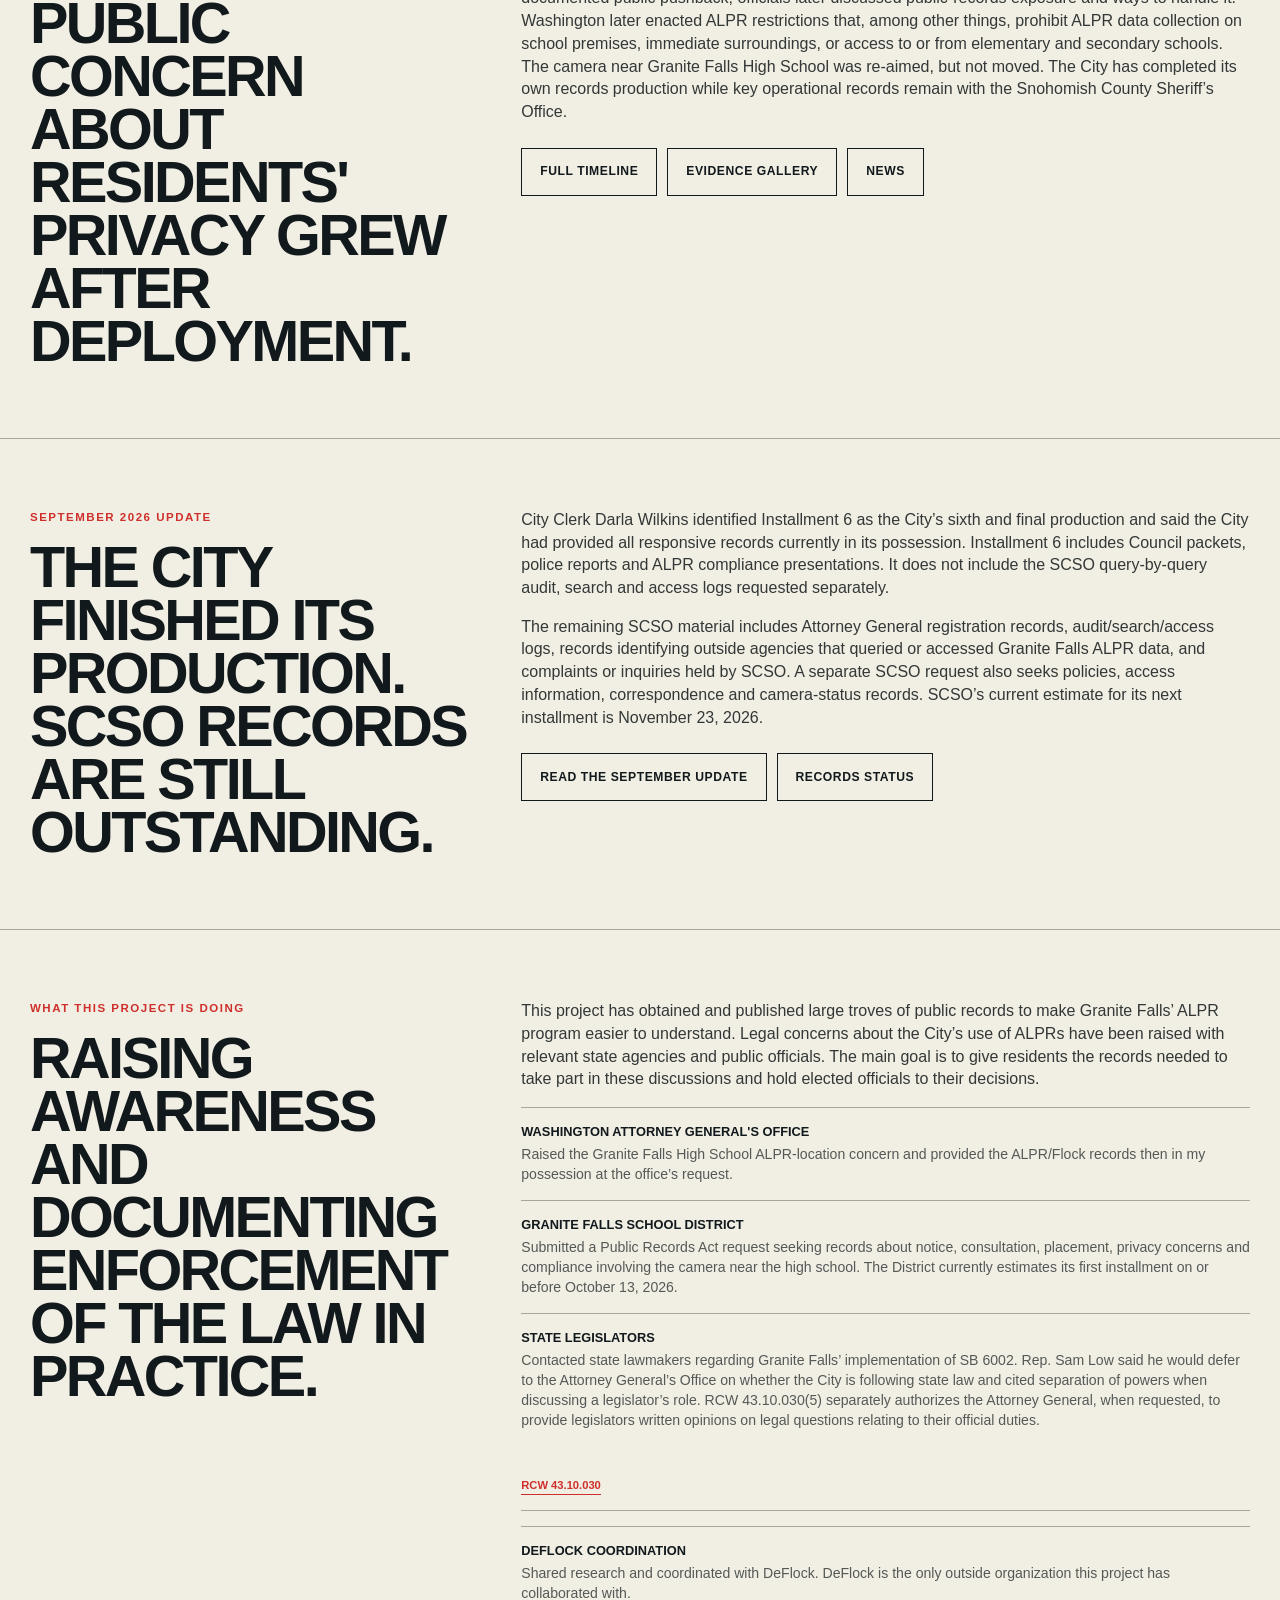
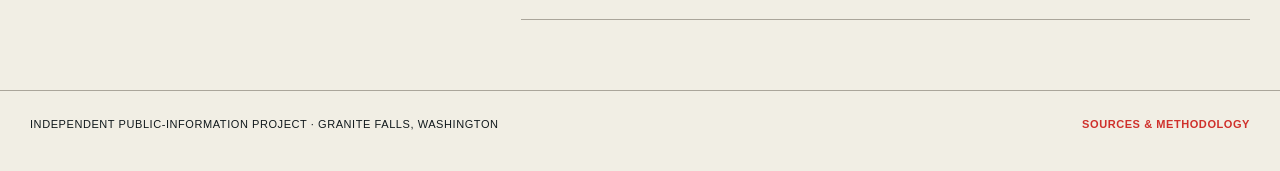
==== commit 2b465045: "Add files via upload" ====
--- a/index.html
+++ b/index.html
@@ -1,5 +1,6 @@
 <!DOCTYPE html><html lang="en"><head><meta charset="utf-8"/><meta name="viewport" content="width=device-width,initial-scale=1"/><meta name="description" content="Granite Falls ALPR records, Flock contract timeline, school-camera questions, public records and community action."/><title>Get the Flock Out | Granite Falls</title><link href="site.css" rel="stylesheet"/></head><body><header><div class="wrap nav"><a class="brand" href="index.html">Get the Flock Out <span>| Granite Falls</span></a><nav aria-label="Primary" class="navlinks"><a class="active" href="index.html">Home</a><a href="timeline.html">Timeline</a><a href="evidence.html">Evidence</a><a href="records.html">Records</a><a href="reporting.html">News</a><a href="school-camera.html">School camera</a><a href="about.html">About</a><a class="take" href="action.html">Contact</a></nav></div></header><main>
 <section class="hero"><div class="wrap hero-grid"><div class="hero-copy"><div class="eyebrow">Granite Falls · automated license plate readers</div><h1>ALPRs in Granite Falls: <span class="red">what they are, why they matter,</span> what you can do to fight back.</h1><p class="lede"><strong>Flock Falcon cameras are automated license plate readers (ALPRs).</strong> They photograph passing vehicles, and their images can also capture pedestrians. They create searchable time-and-location records on vehicles whether or not anyone associated with them is suspected of a crime.</p><div class="cta-row"><a class="btn primary" href="evidence.html">Read the records</a><a class="btn" href="school-camera.html">School-camera issue</a><a class="btn" href="https://forms.gle/C1gKhPEkgB7UE6nZA" target="_blank" rel="noopener noreferrer">Newsletter signup ↗</a></div></div><div aria-hidden="true" class="hero-art"><img alt="" src="assets/flock-camera.png"/></div></div></section>
+<section class="section" aria-label="Latest development"><div class="wrap"><p><strong>Latest development · Oct. 21, 2026:</strong> <a href="timeline.html#meeting-2026-10-21">Listen to the City Council meeting and Flock discussion</a>.</p></div></section>
 <section class="deadline"><div class="wrap deadline-grid"><div><div class="label">Renewal timeline:</div><h2>February 13, 2027 is the working renewal date.</h2></div><div><p>The master service agreement (MSA) and Order Form say the 12-month term begins with the first installation and validation of Flock hardware unless the Order Form states otherwise. City records show installation began <strong>February 13, 2025</strong>, and later City materials identify February 13 as the renewal date. The invoice separately lists an Oct. 23–Oct. 22 billing period; this site continues to use February 13 as the working contract timeline.</p><div class="datebox"><b>Working renewal date: February 13, 2027</b><p>The service agreement requires notice of non-renewal at least 30 days before the end of the contract term. Using February 13 as the working renewal date, Council would need to act by <strong>mid-January 2027</strong> to avoid another $21,000+ annual recurring charge, before tax or any later fee changes.</p></div><small>City officials have confirmed that Council can direct the cameras disabled at any time. Ending the contract early would require a contractual termination path or a negotiated exit. <a href="reporting.html">Renton voted in August 2026 to physically cover its Flock cameras</a> while its contract and policy dispute continued.</small></div></div></section>
 <section class="section"><div class="wrap section-grid"><div><div class="section-sub">Why residents should care</div><h2>The system records ordinary drivers, not just criminal suspects.</h2></div><div class="copy"><p>Flock ALPRs collect more than a plate number. The platform can search by license plate, time and location, along with vehicle details such as type, make, color, covered plates, bumper stickers, decals and roof racks. Repeated detections can reconstruct where a vehicle was seen and when. The constitutional limits of large-scale ALPR tracking are being litigated under the Fourth Amendment in federal court.</p><p>The Feb. 13–17, 2025 dashboard shown below reflects data from five cameras that were active during that sample period—not all seven cameras purchased by the City.</p><div class="fact-grid"><div class="fact"><strong>7</strong><span>Falcon cameras purchased</span><small>Flock invoice dated Oct. 30, 2024.</small></div><div class="fact"><strong>40,470</strong><span>Total vehicle reads</span><small>Five-day dashboard sample, Feb. 13–17, 2025; five cameras active.</small></div><div class="fact"><strong>28,515</strong><span>Unique vehicle reads</span><small>Same five-day sample; five cameras active.</small></div></div><figure class="shot wide"><img alt="Evidence screenshot" class="zoom" decoding="async" loading="lazy" src="assets/volume-total.jpg"/><figcaption><b>Flock dashboard · Feb. 13–17, 2025.</b> The supplied dashboard covers five active cameras and shows 40,470 total reads and 28,515 unique vehicle reads.</figcaption></figure></div></div></section>
 <section class="section"><div class="wrap section-grid"><div><div class="section-sub">The documented local story</div><h2>Public concern about residents' privacy grew after deployment.</h2></div><div class="copy"><p>The public record is making the situation clearer. Granite Falls adopted the Flock system with little documented public pushback; officials later discussed public-records exposure and ways to handle it. Washington later enacted ALPR restrictions that, among other things, prohibit ALPR data collection on school premises, immediate surroundings, or access to or from elementary and secondary schools. The camera near Granite Falls High School was re-aimed, but not moved. The City has completed its own records production while key operational records remain with the Snohomish County Sheriff’s Office.</p><div class="cta-row"><a class="btn" href="timeline.html">Full timeline</a><a class="btn" href="evidence.html">Evidence gallery</a><a class="btn" href="reporting.html">News</a></div></div></div></section>
